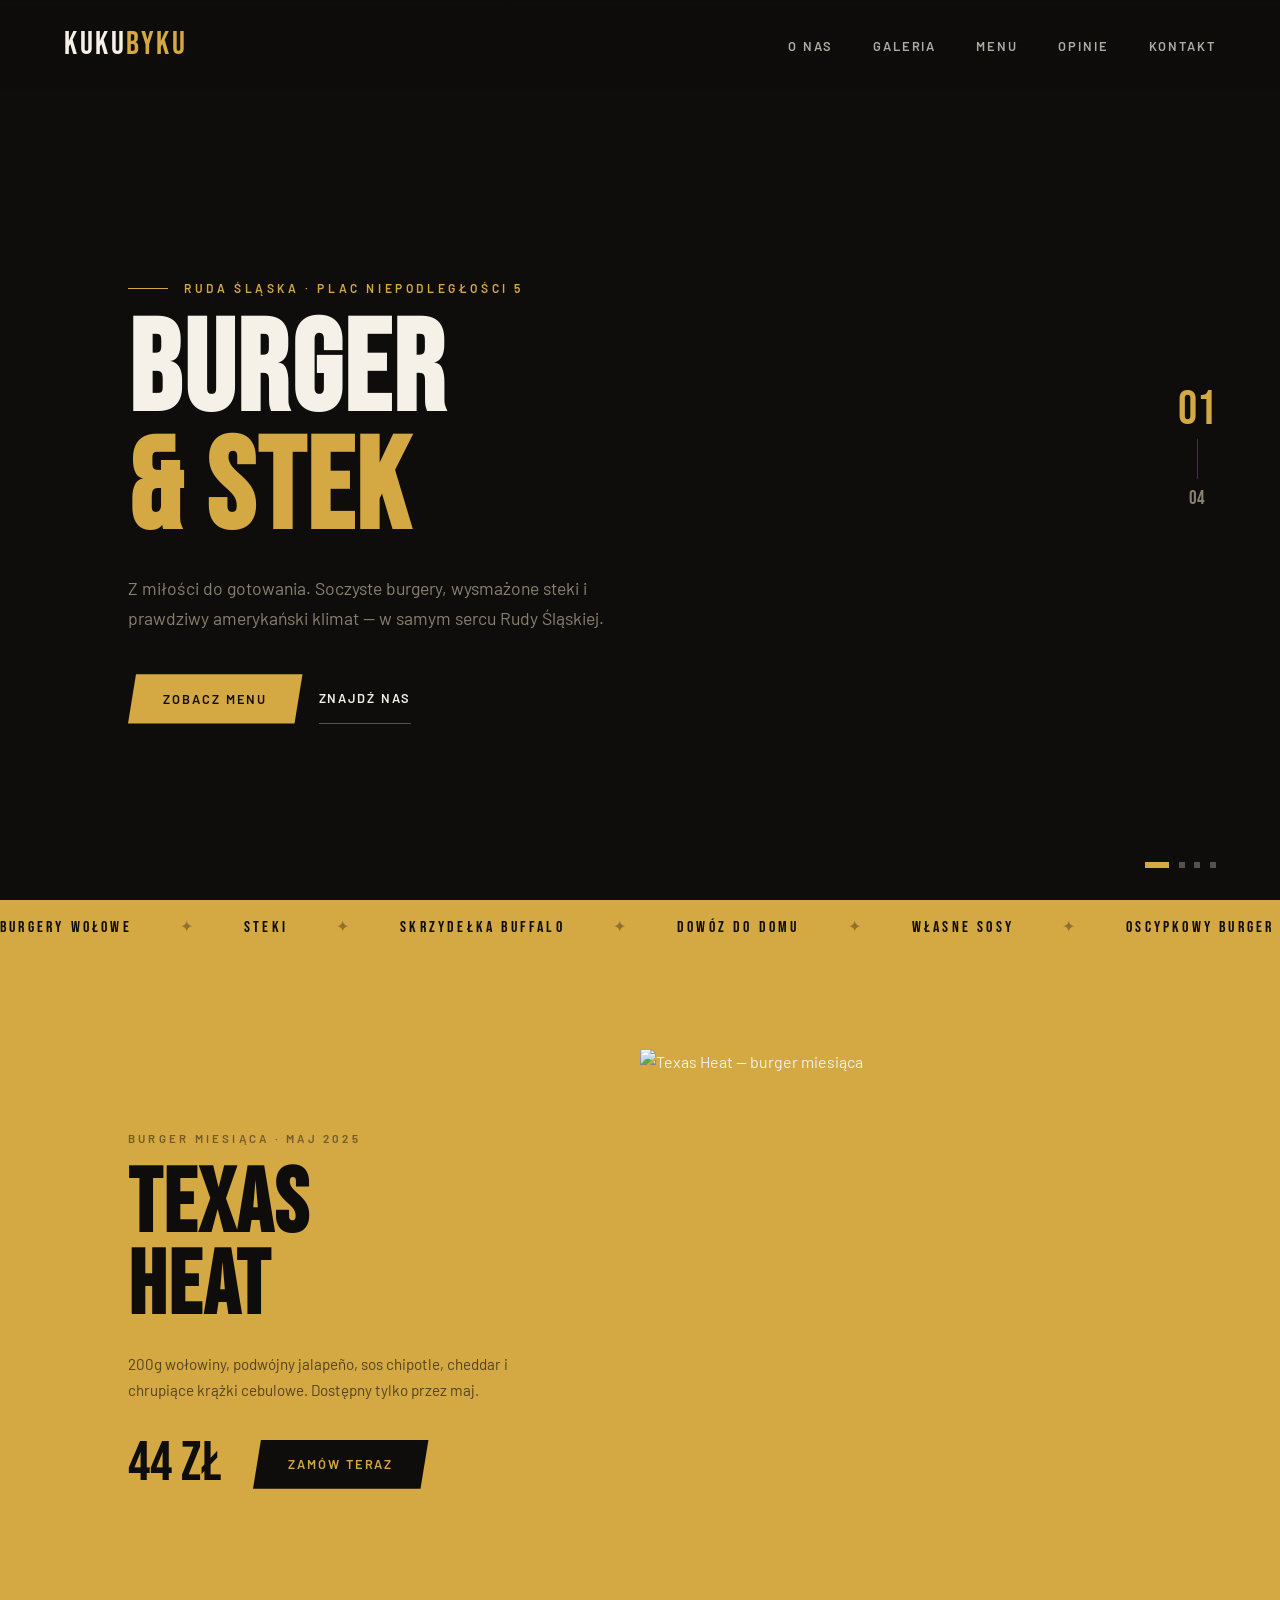
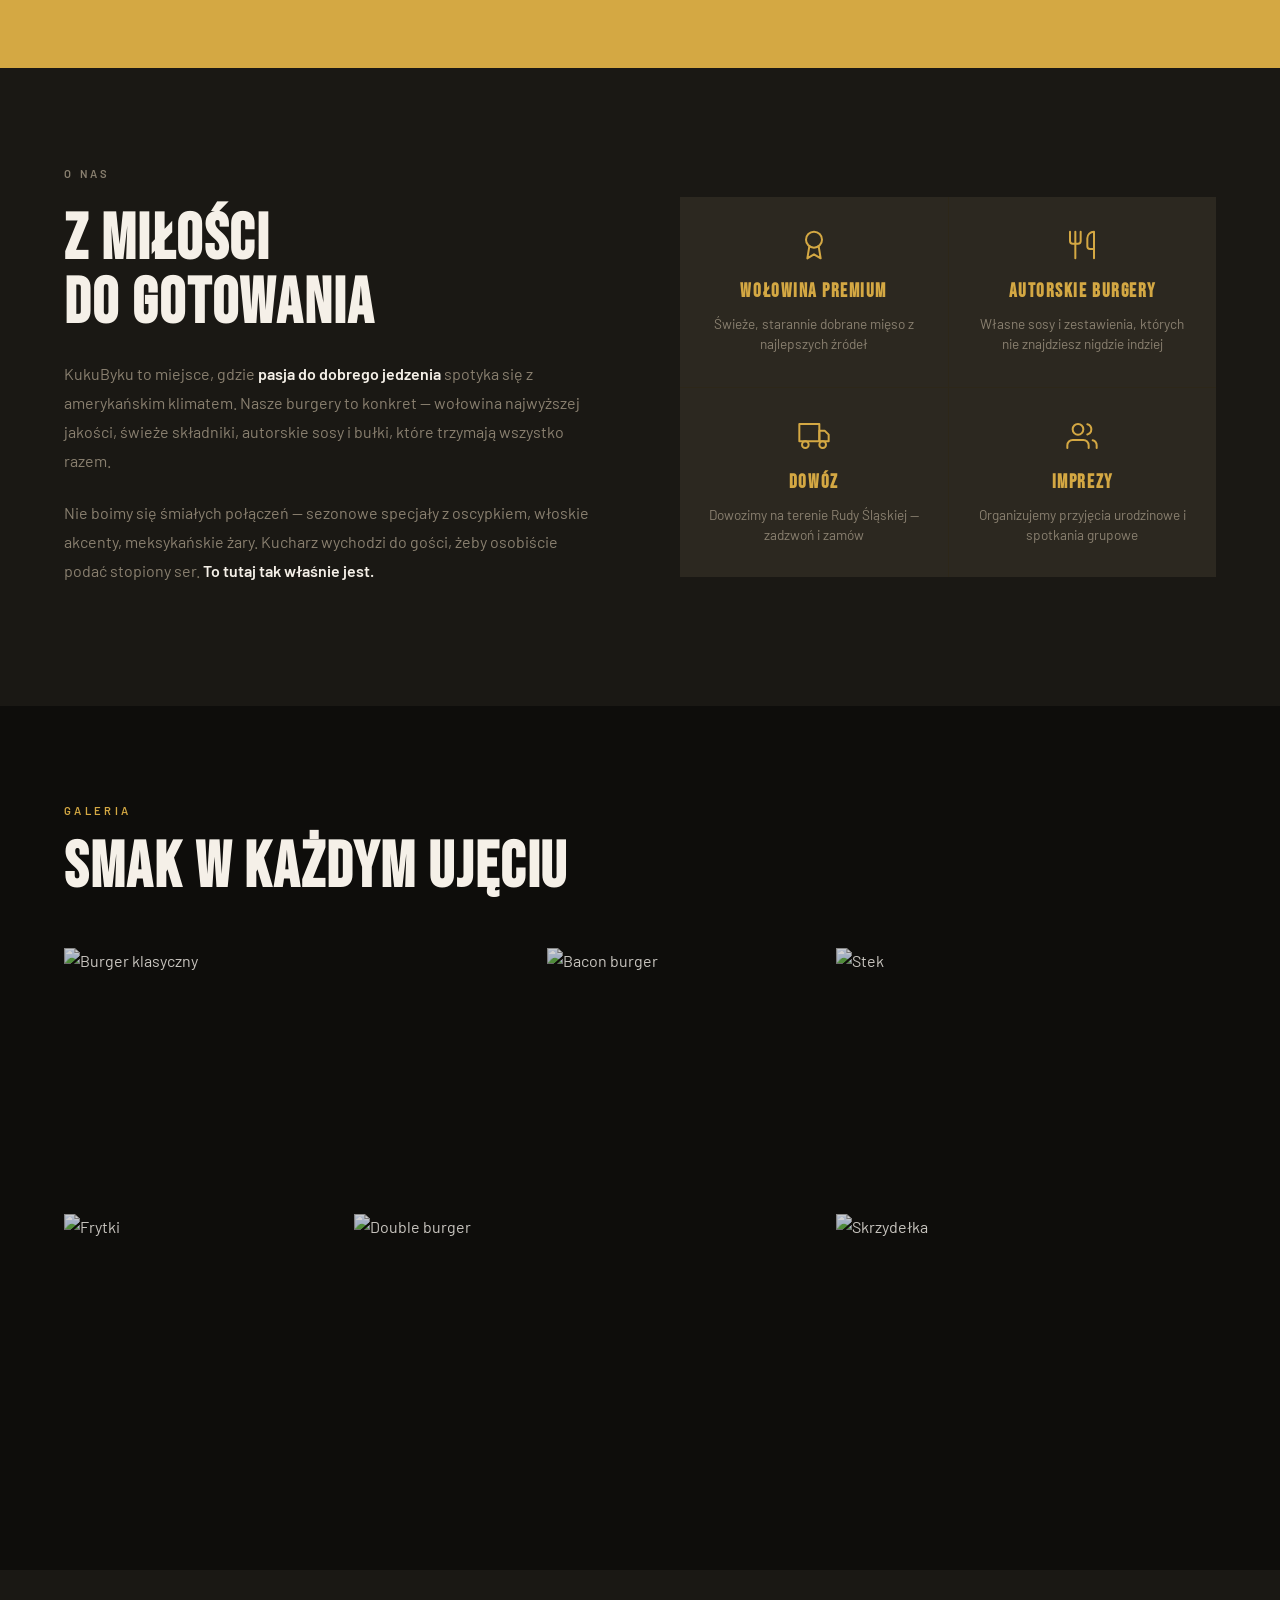
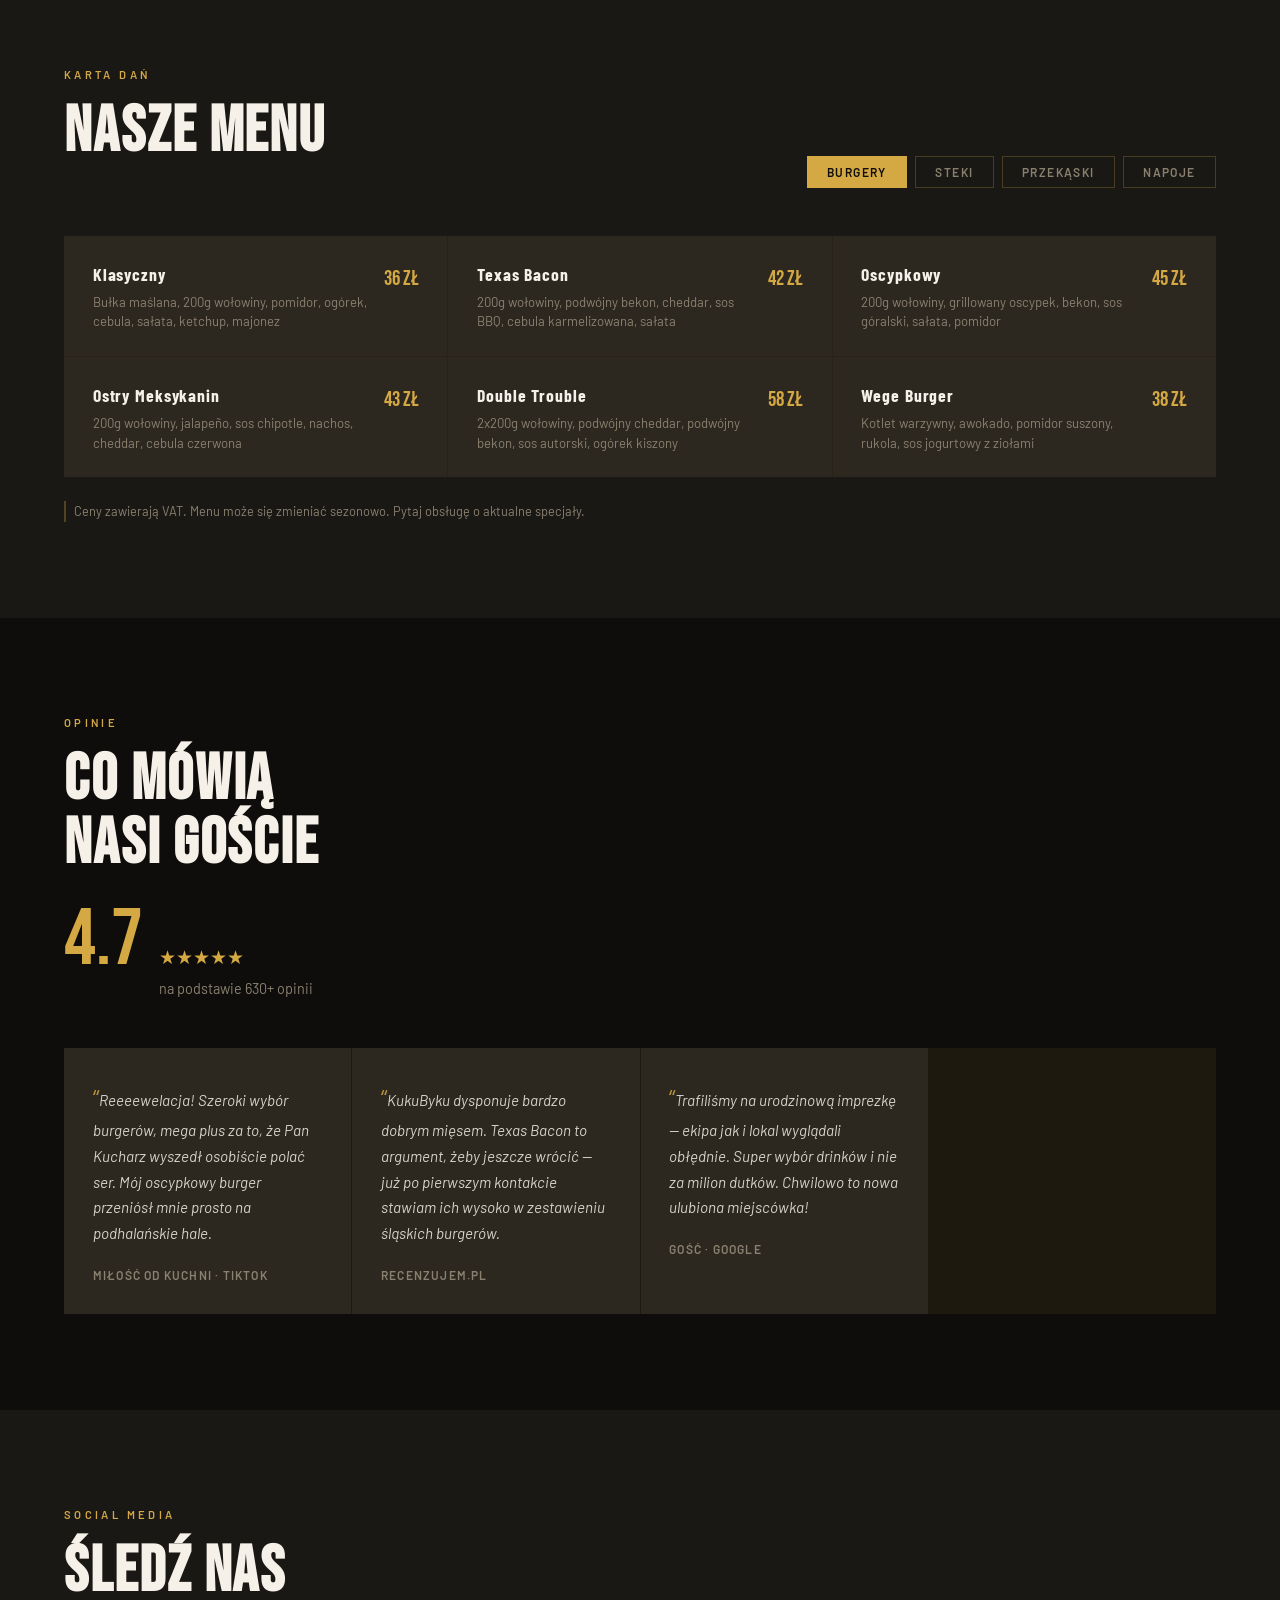
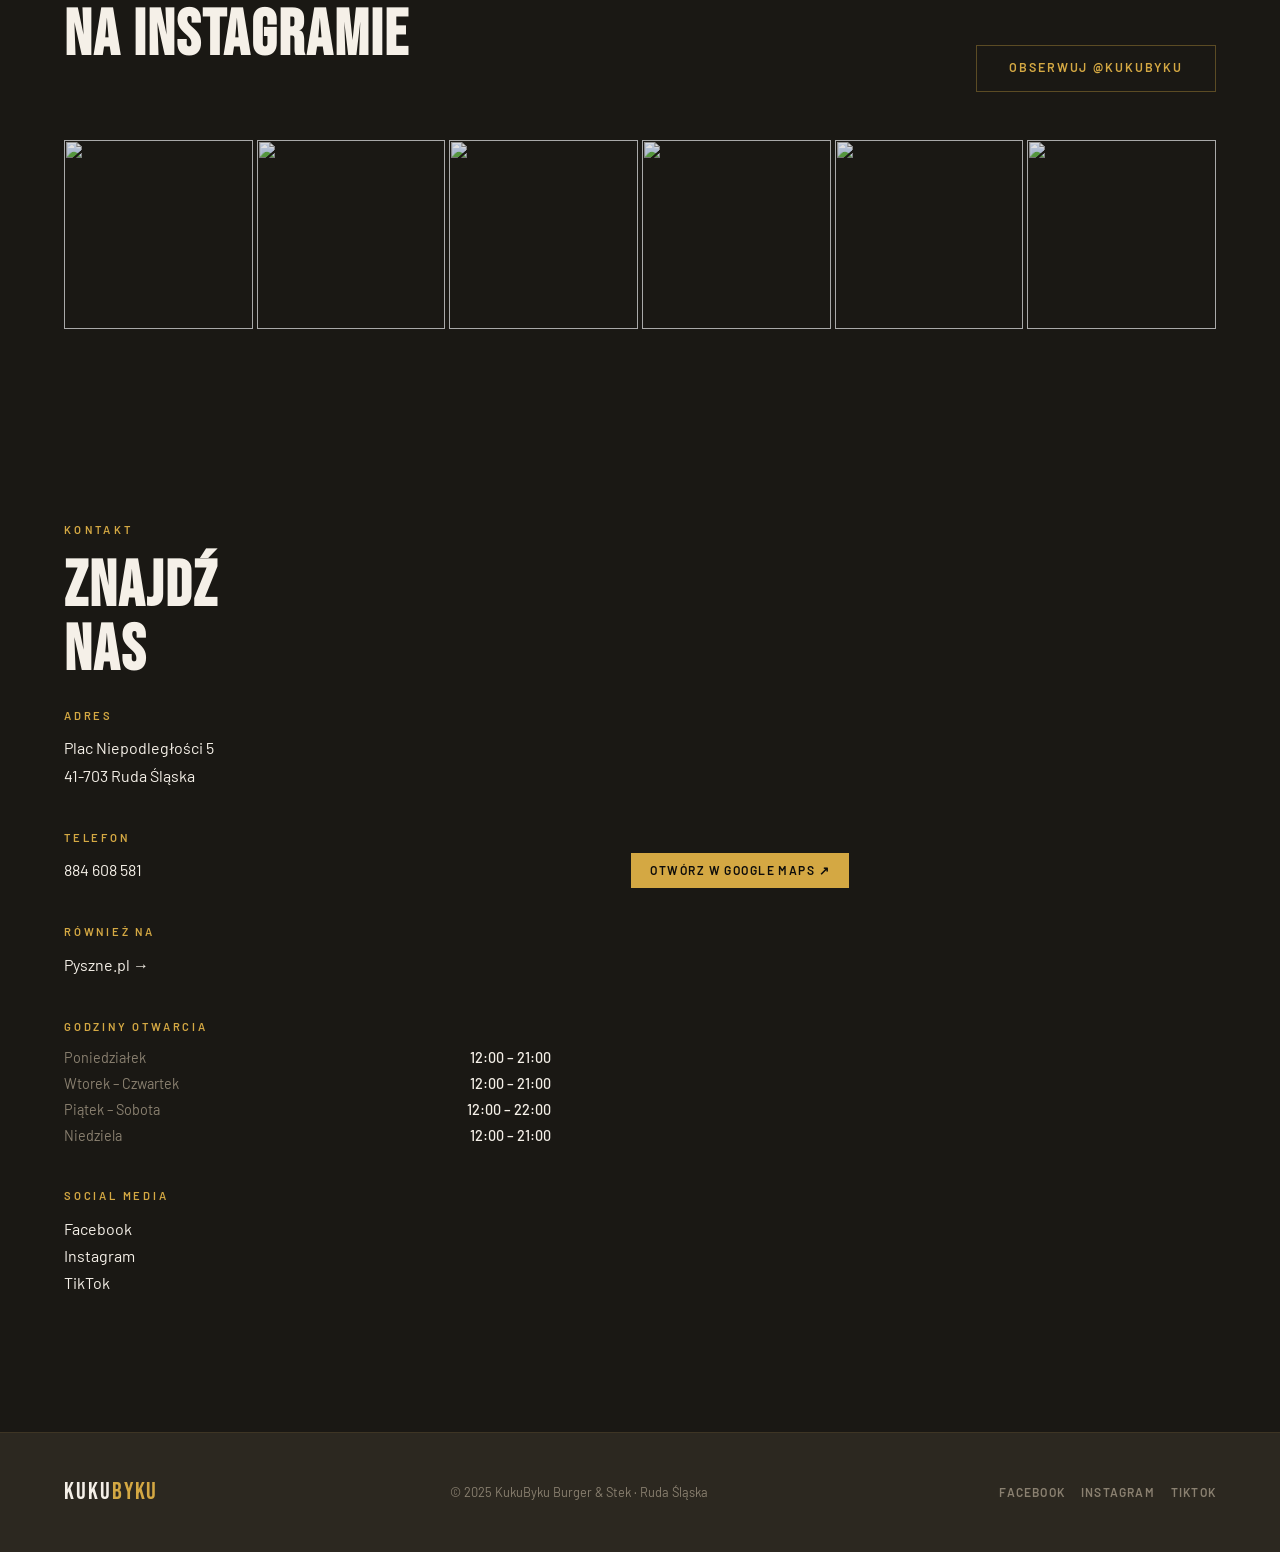
==== clients/kukubyku/index.html @ 34ae6843 "soften Pyszne.pl label to 'Również na' Co-Authored-By: Claude Sonnet 4.6 <noreply@anthropic.com>" ====
<!DOCTYPE html>
<html lang="pl">
<head>
<meta charset="UTF-8">
<meta name="viewport" content="width=device-width, initial-scale=1.0">

<!-- ═══ PRIMARY SEO ═══ -->
<title>KukuByku Burger & Stek – Najlepsze Burgery w Rudzie Śląskiej</title>
<meta name="description" content="KukuByku Burger & Stek – soczyste burgery wołowe, steki premium i skrzydełka Buffalo w Rudzie Śląskiej. Plac Niepodległości 5. Dowóz do domu. Zadzwoń: 884 608 581.">
<meta name="keywords" content="burgery Ruda Śląska, burger Ruda Śląska, KukuByku, stek Ruda Śląska, restauracja Ruda Śląska, dowóz jedzenia Ruda Śląska, najlepszy burger Śląsk">
<meta name="author" content="KukuByku Burger & Stek">
<meta name="robots" content="index, follow">
<link rel="canonical" href="https://kukubyku.pl/">

<!-- ═══ OPEN GRAPH (Facebook, LinkedIn) ═══ -->
<meta property="og:type" content="restaurant">
<meta property="og:title" content="KukuByku Burger & Stek – Najlepsze Burgery w Rudzie Śląskiej">
<meta property="og:description" content="Soczyste burgery wołowe, steki premium i skrzydełka Buffalo. Plac Niepodległości 5, Ruda Śląska. Dowóz do domu!">
<meta property="og:image" content="https://images.unsplash.com/photo-1568901346375-23c9450c58cd?w=1200&q=80">
<meta property="og:image:width" content="1200">
<meta property="og:image:height" content="630">
<meta property="og:url" content="https://kukubyku.pl/">
<meta property="og:locale" content="pl_PL">
<meta property="og:site_name" content="KukuByku Burger & Stek">

<!-- ═══ TWITTER CARD ═══ -->
<meta name="twitter:card" content="summary_large_image">
<meta name="twitter:title" content="KukuByku Burger & Stek – Ruda Śląska">
<meta name="twitter:description" content="Soczyste burgery wołowe, steki premium i skrzydełka Buffalo. Plac Niepodległości 5, Ruda Śląska.">
<meta name="twitter:image" content="https://images.unsplash.com/photo-1568901346375-23c9450c58cd?w=1200&q=80">

<!-- ═══ SCHEMA.ORG – Restaurant ═══ -->
<script type="application/ld+json">
{
  "@context": "https://schema.org",
  "@type": "Restaurant",
  "name": "KukuByku Burger & Stek",
  "description": "Soczyste burgery wołowe, steki premium i skrzydełka Buffalo w Rudzie Śląskiej. Z miłości do gotowania.",
  "url": "https://kukubyku.pl",
  "telephone": "+48884608581",
  "image": "https://images.unsplash.com/photo-1568901346375-23c9450c58cd?w=1200&q=80",
  "priceRange": "$$",
  "servesCuisine": ["American", "Burgers", "Steakhouse"],
  "address": {
    "@type": "PostalAddress",
    "streetAddress": "Plac Niepodległości 5",
    "addressLocality": "Ruda Śląska",
    "postalCode": "41-703",
    "addressCountry": "PL"
  },
  "geo": {
    "@type": "GeoCoordinates",
    "latitude": 50.2565,
    "longitude": 18.8560
  },
  "openingHoursSpecification": [
    { "@type": "OpeningHoursSpecification", "dayOfWeek": ["Monday"], "opens": "12:00", "closes": "21:00" },
    { "@type": "OpeningHoursSpecification", "dayOfWeek": ["Tuesday", "Wednesday", "Thursday"], "opens": "12:00", "closes": "21:00" },
    { "@type": "OpeningHoursSpecification", "dayOfWeek": ["Friday", "Saturday"], "opens": "12:00", "closes": "22:00" },
    { "@type": "OpeningHoursSpecification", "dayOfWeek": ["Sunday"], "opens": "12:00", "closes": "21:00" }
  ],
  "sameAs": [
    "https://www.facebook.com/KukuBykuBurgeristek/",
    "https://www.tiktok.com/@kukubyku"
  ],
  "hasMenu": "https://kukubyku.pl/#menu",
  "aggregateRating": {
    "@type": "AggregateRating",
    "ratingValue": "4.7",
    "reviewCount": "630",
    "bestRating": "5"
  }
}
</script>

<link rel="icon" type="image/svg+xml" href="data:image/svg+xml,<svg xmlns='http://www.w3.org/2000/svg' viewBox='0 0 100 100'><text y='.9em' font-size='90'>🍔</text></svg>">
<link href="https://fonts.googleapis.com/css2?family=Bebas+Neue&family=Barlow:wght@400;500;600&family=Barlow+Condensed:wght@700&display=swap" rel="stylesheet">
<link rel="stylesheet" href="styles.css">
</head>
<body>

<nav id="navbar">
  <a class="nav-logo" href="#"><span>Kuku</span>Byku</a>
  <ul class="nav-links">
    <li><a href="#o-nas">O nas</a></li>
    <li><a href="#galeria">Galeria</a></li>
    <li><a href="#menu">Menu</a></li>
    <li><a href="#opinie">Opinie</a></li>
    <li><a href="#kontakt">Kontakt</a></li>
  </ul>
</nav>

<section class="hero" id="hero">
  <div class="slides">
    <div class="slide slide-1 active"></div>
    <div class="slide slide-2"></div>
    <div class="slide slide-3"></div>
    <div class="slide slide-4"></div>
  </div>
  <div class="slide-counter">
    <div class="counter-current" id="counter-cur">01</div>
    <div class="counter-line"></div>
    <div class="counter-total">04</div>
  </div>
  <div class="hero-content">
    <p class="hero-eyebrow">Ruda Śląska · Plac Niepodległości 5</p>
    <h1 class="hero-title">Burger<br><span class="accent">&amp; Stek</span></h1>
    <p class="hero-subtitle">Z miłości do gotowania. Soczyste burgery, wysmażone steki i prawdziwy amerykański klimat — w samym sercu Rudy Śląskiej.</p>
    <div class="hero-cta">
      <a href="#menu" class="btn-primary">Zobacz menu</a>
      <a href="#kontakt" class="btn-secondary">Znajdź nas</a>
    </div>
  </div>
  <div class="slider-dots">
    <div class="sdot active" onclick="goToSlide(0)"></div>
    <div class="sdot" onclick="goToSlide(1)"></div>
    <div class="sdot" onclick="goToSlide(2)"></div>
    <div class="sdot" onclick="goToSlide(3)"></div>
  </div>
</section>

<div class="strip">
  <div class="strip-inner">
    <span>Burgery wołowe</span><span class="ds">✦</span><span>Steki</span><span class="ds">✦</span><span>Skrzydełka Buffalo</span><span class="ds">✦</span><span>Dowóz do domu</span><span class="ds">✦</span><span>Własne sosy</span><span class="ds">✦</span><span>Oscypkowy burger</span><span class="ds">✦</span><span>Burgery wołowe</span><span class="ds">✦</span><span>Steki</span><span class="ds">✦</span><span>Skrzydełka Buffalo</span><span class="ds">✦</span><span>Dowóz do domu</span><span class="ds">✦</span><span>Własne sosy</span><span class="ds">✦</span><span>Oscypkowy burger</span><span class="ds">✦</span>
  </div>
</div>

<!-- ═══ PROMO ═══ -->
<section class="promo-banner">
  <div class="promo-inner">
    <div class="promo-text">
      <p class="promo-eyebrow">Burger miesiąca · Maj 2025</p>
      <h2 class="promo-title">Texas<br>Heat</h2>
      <p class="promo-desc">200g wołowiny, podwójny jalapeño, sos chipotle, cheddar i chrupiące krążki cebulowe. Dostępny tylko przez maj.</p>
      <div class="promo-bottom">
        <span class="promo-price">44 zł</span>
        <a href="tel:884608581" class="btn-promo">Zamów teraz</a>
      </div>
    </div>
    <!-- PLACEHOLDER: replace with images/promo-maj.jpg -->
    <div class="promo-visual">
      <img src="https://images.unsplash.com/photo-1568901346375-23c9450c58cd?w=900&q=80" alt="Texas Heat — burger miesiąca">
    </div>
  </div>
</section>

<section class="about" id="o-nas">
  <div class="about-grid">
    <div class="about-text">
      <p class="section-label">O nas</p>
      <h2 class="section-title">Z miłości<br>do gotowania</h2>
      <p>KukuByku to miejsce, gdzie <strong>pasja do dobrego jedzenia</strong> spotyka się z amerykańskim klimatem. Nasze burgery to konkret — wołowina najwyższej jakości, świeże składniki, autorskie sosy i bułki, które trzymają wszystko razem.</p>
      <p>Nie boimy się śmiałych połączeń — sezonowe specjały z oscypkiem, włoskie akcenty, meksykańskie żary. Kucharz wychodzi do gości, żeby osobiście podać stopiony ser. <strong>To tutaj tak właśnie jest.</strong></p>
    </div>
    <div class="about-visual">
      <div class="about-card">
        <span class="about-card-icon"><svg xmlns="http://www.w3.org/2000/svg" width="32" height="32" viewBox="0 0 24 24" fill="none" stroke="currentColor" stroke-width="1.5" stroke-linecap="round" stroke-linejoin="round"><circle cx="12" cy="8" r="6"/><path d="M15.477 12.89L17 22l-5-3-5 3 1.523-9.11"/></svg></span>
        <h3>Wołowina premium</h3><p>Świeże, starannie dobrane mięso z najlepszych źródeł</p>
      </div>
      <div class="about-card">
        <span class="about-card-icon"><svg xmlns="http://www.w3.org/2000/svg" width="32" height="32" viewBox="0 0 24 24" fill="none" stroke="currentColor" stroke-width="1.5" stroke-linecap="round" stroke-linejoin="round"><path d="M3 2v7c0 1.1.9 2 2 2h4a2 2 0 002-2V2"/><path d="M7 2v20"/><path d="M21 15V2a5 5 0 00-5 5v6c0 1.1.9 2 2 2h3zm0 0v7"/></svg></span>
        <h3>Autorskie burgery</h3><p>Własne sosy i zestawienia, których nie znajdziesz nigdzie indziej</p>
      </div>
      <div class="about-card">
        <span class="about-card-icon"><svg xmlns="http://www.w3.org/2000/svg" width="32" height="32" viewBox="0 0 24 24" fill="none" stroke="currentColor" stroke-width="1.5" stroke-linecap="round" stroke-linejoin="round"><rect x="1" y="3" width="15" height="13"/><polygon points="16 8 20 8 23 11 23 16 16 16 16 8"/><circle cx="5.5" cy="18.5" r="2.5"/><circle cx="18.5" cy="18.5" r="2.5"/></svg></span>
        <h3>Dowóz</h3><p>Dowozimy na terenie Rudy Śląskiej — zadzwoń i zamów</p>
      </div>
      <div class="about-card">
        <span class="about-card-icon"><svg xmlns="http://www.w3.org/2000/svg" width="32" height="32" viewBox="0 0 24 24" fill="none" stroke="currentColor" stroke-width="1.5" stroke-linecap="round" stroke-linejoin="round"><path d="M17 21v-2a4 4 0 00-4-4H5a4 4 0 00-4 4v2"/><circle cx="9" cy="7" r="4"/><path d="M23 21v-2a4 4 0 00-3-3.87"/><path d="M16 3.13a4 4 0 010 7.75"/></svg></span>
        <h3>Imprezy</h3><p>Organizujemy przyjęcia urodzinowe i spotkania grupowe</p>
      </div>
    </div>
  </div>
</section>

<section class="gallery" id="galeria">
  <div class="gallery-header">
    <p class="section-label">Galeria</p>
    <h2 class="section-title">Smak w każdym ujęciu</h2>
  </div>
  <div class="gallery-grid">
    <!-- PLACEHOLDER: replace with images/gallery-1.jpg -->
    <div class="gallery-item g1" onclick="openLightbox('https://images.unsplash.com/photo-1568901346375-23c9450c58cd?w=1400&q=90')">
      <img src="https://images.unsplash.com/photo-1568901346375-23c9450c58cd?w=900&q=80" alt="Burger klasyczny">
      <span class="glabel">Klasyczny burger</span>
    </div>
    <!-- PLACEHOLDER: replace with images/gallery-2.jpg -->
    <div class="gallery-item g2" onclick="openLightbox('https://images.unsplash.com/photo-1553979459-d2229ba7433b?w=1400&q=90')">
      <img src="https://images.unsplash.com/photo-1553979459-d2229ba7433b?w=600&q=80" alt="Bacon burger">
      <span class="glabel">Bacon burger</span>
    </div>
    <!-- PLACEHOLDER: replace with images/gallery-3.jpg -->
    <div class="gallery-item g3" onclick="openLightbox('https://images.unsplash.com/photo-1550547660-d9450f859349?w=1400&q=90')">
      <img src="https://images.unsplash.com/photo-1550547660-d9450f859349?w=700&q=80" alt="Stek">
      <span class="glabel">Stek premium</span>
    </div>
    <!-- PLACEHOLDER: replace with images/gallery-4.jpg -->
    <div class="gallery-item g4" onclick="openLightbox('https://images.unsplash.com/photo-1603064752734-4c48eff53d05?w=1400&q=90')">
      <img src="https://images.unsplash.com/photo-1603064752734-4c48eff53d05?w=600&q=80" alt="Frytki">
      <span class="glabel">Frytki belgijskie</span>
    </div>
    <!-- PLACEHOLDER: replace with images/gallery-5.jpg -->
    <div class="gallery-item g5" onclick="openLightbox('https://images.unsplash.com/photo-1594212699903-ec8a3eca50f5?w=1400&q=90')">
      <img src="https://images.unsplash.com/photo-1594212699903-ec8a3eca50f5?w=900&q=80" alt="Double burger">
      <span class="glabel">Double burger</span>
    </div>
    <!-- PLACEHOLDER: replace with images/gallery-6.jpg -->
    <div class="gallery-item g6" onclick="openLightbox('https://images.unsplash.com/photo-1485963631004-f2f00b1d6606?w=1400&q=90')">
      <img src="https://images.unsplash.com/photo-1485963631004-f2f00b1d6606?w=700&q=80" alt="Skrzydełka">
      <span class="glabel">Skrzydełka Buffalo</span>
    </div>
  </div>
</section>

<div class="lightbox" id="lightbox" onclick="closeLightbox()">
  <button class="lightbox-close" onclick="closeLightbox()">&#x2715;</button>
  <img id="lightbox-img" src="" alt="">
</div>

<section class="menu-section" id="menu">
  <div class="menu-header">
    <div><p class="section-label">Karta dań</p><h2 class="section-title">Nasze menu</h2></div>
    <div class="menu-tabs">
      <button class="tab-btn active" onclick="showTab('burgery',this)">Burgery</button>
      <button class="tab-btn" onclick="showTab('steki',this)">Steki</button>
      <button class="tab-btn" onclick="showTab('przekaski',this)">Przekąski</button>
      <button class="tab-btn" onclick="showTab('napoje',this)">Napoje</button>
    </div>
  </div>
  <div class="menu-grid">
    <div class="menu-category active" id="cat-burgery">
      <div class="menu-item"><div class="menu-item-info"><div class="menu-item-name">Klasyczny</div><div class="menu-item-desc">Bułka maślana, 200g wołowiny, pomidor, ogórek, cebula, sałata, ketchup, majonez</div></div><div class="menu-item-price">36 zł</div></div>
      <div class="menu-item"><div class="menu-item-info"><div class="menu-item-name">Texas Bacon</div><div class="menu-item-desc">200g wołowiny, podwójny bekon, cheddar, sos BBQ, cebula karmelizowana, sałata</div></div><div class="menu-item-price">42 zł</div></div>
      <div class="menu-item"><div class="menu-item-info"><div class="menu-item-name">Oscypkowy</div><div class="menu-item-desc">200g wołowiny, grillowany oscypek, bekon, sos góralski, sałata, pomidor</div></div><div class="menu-item-price">45 zł</div></div>
      <div class="menu-item"><div class="menu-item-info"><div class="menu-item-name">Ostry Meksykanin</div><div class="menu-item-desc">200g wołowiny, jalapeño, sos chipotle, nachos, cheddar, cebula czerwona</div></div><div class="menu-item-price">43 zł</div></div>
      <div class="menu-item"><div class="menu-item-info"><div class="menu-item-name">Double Trouble</div><div class="menu-item-desc">2x200g wołowiny, podwójny cheddar, podwójny bekon, sos autorski, ogórek kiszony</div></div><div class="menu-item-price">58 zł</div></div>
      <div class="menu-item"><div class="menu-item-info"><div class="menu-item-name">Wege Burger</div><div class="menu-item-desc">Kotlet warzywny, awokado, pomidor suszony, rukola, sos jogurtowy z ziołami</div></div><div class="menu-item-price">38 zł</div></div>
    </div>
    <div class="menu-category" id="cat-steki">
      <div class="menu-item"><div class="menu-item-info"><div class="menu-item-name">Stek Rib-Eye 250g</div><div class="menu-item-desc">Wołowina premium, masło ziołowe, podawany z frytkami i sałatką</div></div><div class="menu-item-price">75 zł</div></div>
      <div class="menu-item"><div class="menu-item-info"><div class="menu-item-name">Stek Sirloin 300g</div><div class="menu-item-desc">Polędwica wołowa, sos pieprzowy lub grzybowy, ziemniaki pieczone</div></div><div class="menu-item-price">82 zł</div></div>
      <div class="menu-item"><div class="menu-item-info"><div class="menu-item-name">Stek T-Bone 400g</div><div class="menu-item-desc">Klasyczny T-bone, masło truflowe, frytki belgijskie, sos chimichurri</div></div><div class="menu-item-price">110 zł</div></div>
    </div>
    <div class="menu-category" id="cat-przekaski">
      <div class="menu-item"><div class="menu-item-info"><div class="menu-item-name">Skrzydełka Buffalo (8 szt.)</div><div class="menu-item-desc">Pikantne skrzydełka w sosie Buffalo, sos blue cheese, seler</div></div><div class="menu-item-price">32 zł</div></div>
      <div class="menu-item"><div class="menu-item-info"><div class="menu-item-name">Frytki Belgijskie</div><div class="menu-item-desc">Podwójnie smażone, z sosem belgijskim lub majonezem</div></div><div class="menu-item-price">16 zł</div></div>
      <div class="menu-item"><div class="menu-item-info"><div class="menu-item-name">Krążki Cebulowe (10 szt.)</div><div class="menu-item-desc">Chrupiące, panierowane, sos cheddarowy</div></div><div class="menu-item-price">18 zł</div></div>
      <div class="menu-item"><div class="menu-item-info"><div class="menu-item-name">Nachosy z Dipami</div><div class="menu-item-desc">Tortilla chips, salsa pomidorowa, guacamole, kwaśna śmietana</div></div><div class="menu-item-price">22 zł</div></div>
    </div>
    <div class="menu-category" id="cat-napoje">
      <div class="menu-item"><div class="menu-item-info"><div class="menu-item-name">Craft Cola</div><div class="menu-item-desc">Rzemieślnicza cola, podawana z lodem i limonką</div></div><div class="menu-item-price">12 zł</div></div>
      <div class="menu-item"><div class="menu-item-info"><div class="menu-item-name">Lemoniada domowa</div><div class="menu-item-desc">Świeże cytryny, mięta, cukier trzcinowy</div></div><div class="menu-item-price">14 zł</div></div>
      <div class="menu-item"><div class="menu-item-info"><div class="menu-item-name">Piwo z kranu</div><div class="menu-item-desc">Pytaj obsługę o aktualną kartę piw rzemieślniczych</div></div><div class="menu-item-price">od 14 zł</div></div>
      <div class="menu-item"><div class="menu-item-info"><div class="menu-item-name">Woda / Soki</div><div class="menu-item-desc">Gazowana, niegazowana, soki owocowe</div></div><div class="menu-item-price">8 zł</div></div>
    </div>
  </div>
  <p class="menu-note">Ceny zawierają VAT. Menu może się zmieniać sezonowo. Pytaj obsługę o aktualne specjały.</p>
</section>

<section class="reviews" id="opinie">
  <div class="reviews-header">
    <p class="section-label">Opinie</p>
    <h2 class="section-title">Co mówią<br>nasi goście</h2>
    <div class="reviews-score">
      <div class="score-num">4.7</div>
      <div class="score-meta"><div class="stars">&#9733;&#9733;&#9733;&#9733;&#9733;</div><div>na podstawie 630+ opinii</div></div>
    </div>
  </div>
  <div class="reviews-grid">
    <div class="review-card"><p class="review-text">Reeeewelacja! Szeroki wybór burgerów, mega plus za to, że Pan Kucharz wyszedł osobiście polać ser. Mój oscypkowy burger przeniósł mnie prosto na podhalańskie hale.</p><div class="review-author">Miłość od Kuchni · TikTok</div></div>
    <div class="review-card"><p class="review-text">KukuByku dysponuje bardzo dobrym mięsem. Texas Bacon to argument, żeby jeszcze wrócić — już po pierwszym kontakcie stawiam ich wysoko w zestawieniu śląskich burgerów.</p><div class="review-author">RecenzuJem.pl</div></div>
    <div class="review-card"><p class="review-text">Trafiliśmy na urodzinową imprezkę — ekipa jak i lokal wyglądali obłędnie. Super wybór drinków i nie za milion dutków. Chwilowo to nowa ulubiona miejscówka!</p><div class="review-author">Gość · Google</div></div>
  </div>
</section>

<!-- ═══ INSTAGRAM ═══ -->
<section class="insta-section">
  <div class="insta-top">
    <div>
      <p class="section-label">Social media</p>
      <h2 class="section-title">Śledź nas<br>na Instagramie</h2>
    </div>
    <a href="https://www.instagram.com/kukubyku" target="_blank" class="insta-follow">Obserwuj @kukubyku</a>
  </div>
  <div class="insta-grid">
    <a href="https://www.instagram.com/kukubyku" target="_blank" class="insta-item">
      <img src="https://images.unsplash.com/photo-1568901346375-23c9450c58cd?w=400&q=80" alt="">
      <div class="insta-hover"><span>♥ 142</span></div>
    </a>
    <a href="https://www.instagram.com/kukubyku" target="_blank" class="insta-item">
      <img src="https://images.unsplash.com/photo-1553979459-d2229ba7433b?w=400&q=80" alt="">
      <div class="insta-hover"><span>♥ 98</span></div>
    </a>
    <a href="https://www.instagram.com/kukubyku" target="_blank" class="insta-item">
      <img src="https://images.unsplash.com/photo-1550547660-d9450f859349?w=400&q=80" alt="">
      <div class="insta-hover"><span>♥ 217</span></div>
    </a>
    <a href="https://www.instagram.com/kukubyku" target="_blank" class="insta-item">
      <img src="https://images.unsplash.com/photo-1594212699903-ec8a3eca50f5?w=400&q=80" alt="">
      <div class="insta-hover"><span>♥ 183</span></div>
    </a>
    <a href="https://www.instagram.com/kukubyku" target="_blank" class="insta-item">
      <img src="https://images.unsplash.com/photo-1603064752734-4c48eff53d05?w=400&q=80" alt="">
      <div class="insta-hover"><span>♥ 76</span></div>
    </a>
    <a href="https://www.instagram.com/kukubyku" target="_blank" class="insta-item">
      <img src="https://images.unsplash.com/photo-1485963631004-f2f00b1d6606?w=400&q=80" alt="">
      <div class="insta-hover"><span>♥ 134</span></div>
    </a>
  </div>
</section>

<section class="contact" id="kontakt">
  <div class="contact-grid">
    <div>
      <p class="section-label">Kontakt</p>
      <h2 class="section-title">Znajdź<br>nas</h2>
      <div class="contact-info-block"><h3>Adres</h3><p>Plac Niepodległości 5</p><p>41-703 Ruda Śląska</p></div>
      <div class="contact-info-block"><h3>Telefon</h3><a href="tel:884608581">884 608 581</a></div>
      <div class="contact-info-block"><h3>Również na</h3><a href="https://www.pyszne.pl" target="_blank">Pyszne.pl →</a></div>
      <div class="contact-info-block">
        <h3>Godziny otwarcia</h3>
        <div class="hours-grid">
          <span>Poniedziałek</span><strong>12:00 – 21:00</strong>
          <span>Wtorek – Czwartek</span><strong>12:00 – 21:00</strong>
          <span>Piątek – Sobota</span><strong>12:00 – 22:00</strong>
          <span>Niedziela</span><strong>12:00 – 21:00</strong>
        </div>
      </div>
      <div class="contact-info-block"><h3>Social media</h3><a href="https://www.facebook.com/KukuBykuBurgeristek/" target="_blank">Facebook</a><a href="https://www.instagram.com/kukubyku" target="_blank">Instagram</a><a href="https://www.tiktok.com/@kukubyku" target="_blank">TikTok</a></div>
    </div>
    <div class="map-embed">
      <iframe src="https://maps.google.com/maps?q=KukuByku+Plac+Niepodleglosci+5+Ruda+Slaska&output=embed&hl=pl" width="100%" height="320" style="border:0;" allowfullscreen="" loading="lazy" referrerpolicy="no-referrer-when-downgrade" title="Mapa dojazdu KukuByku"></iframe>
      <a href="https://maps.google.com/?q=KukuByku+Plac+Niepodleglosci+5+Ruda+Slaska" target="_blank" class="map-link">Otwórz w Google Maps ↗</a>
    </div>
  </div>
</section>

<footer>
  <div class="footer-logo"><span>Kuku</span>Byku</div>
  <p>&#169; 2025 KukuByku Burger &amp; Stek · Ruda Śląska</p>
  <div class="social-links">
    <a href="https://www.facebook.com/KukuBykuBurgeristek/" target="_blank">Facebook</a>
    <a href="https://www.instagram.com/kukubyku" target="_blank">Instagram</a>
    <a href="https://www.tiktok.com/@kukubyku" target="_blank">TikTok</a>
  </div>
</footer>

<script src="main.js"></script>
</body>
</html>
---- clients/kukubyku/styles.css ----
*, *::before, *::after { box-sizing: border-box; margin: 0; padding: 0; }
:root {
  --black: #0e0d0b;
  --dark: #1a1814;
  --charcoal: #2c2820;
  --gold: #d4a843;
  --gold-light: #e8c06a;
  --cream: #f5f0e8;
  --text-muted: #8a8070;
}
html { scroll-behavior: smooth; }
body { background: var(--black); color: var(--cream); font-family: 'Barlow', sans-serif; font-size: 16px; line-height: 1.6; overflow-x: hidden; }

nav {
  position: fixed; top: 0; left: 0; right: 0; z-index: 200;
  display: flex; justify-content: space-between; align-items: center;
  padding: 1.2rem 4rem;
  background: linear-gradient(to bottom, rgba(14,13,11,0.95), transparent);
  transition: background 0.3s;
}
nav.scrolled { background: rgba(14,13,11,0.97); border-bottom: 1px solid rgba(212,168,67,0.15); }
.nav-logo { font-family: 'Bebas Neue', sans-serif; font-size: 2rem; letter-spacing: 0.08em; color: var(--gold); text-decoration: none; }
.nav-logo span { color: var(--cream); }
.nav-links { display: flex; gap: 2.5rem; list-style: none; }
.nav-links a { color: var(--cream); text-decoration: none; font-size: 0.8rem; font-weight: 600; letter-spacing: 0.15em; text-transform: uppercase; opacity: 0.7; transition: opacity 0.2s, color 0.2s; }
.nav-links a:hover { opacity: 1; color: var(--gold); }

.hero { position: relative; height: 100vh; min-height: 600px; overflow: hidden; display: flex; align-items: flex-end; }
.slides { position: absolute; inset: 0; }
.slide { position: absolute; inset: 0; background-size: cover; background-position: center; opacity: 0; transition: opacity 1.2s ease; }
.slide.active { opacity: 1; }
.slide::after { content: ''; position: absolute; inset: 0; background: linear-gradient(to top, rgba(14,13,11,1) 0%, rgba(14,13,11,0.5) 40%, rgba(14,13,11,0.15) 100%); }
/* PLACEHOLDER: replace with url('images/hero-1.jpg') */
.slide-1 { background-image: url('https://images.unsplash.com/photo-1568901346375-23c9450c58cd?w=1600&q=80'); }
/* PLACEHOLDER: replace with url('images/hero-2.jpg') */
.slide-2 { background-image: url('https://images.unsplash.com/photo-1553979459-d2229ba7433b?w=1600&q=80'); }
/* PLACEHOLDER: replace with url('images/hero-3.jpg') */
.slide-3 { background-image: url('https://images.unsplash.com/photo-1550547660-d9450f859349?w=1600&q=80'); }
/* PLACEHOLDER: replace with url('images/hero-4.jpg') */
.slide-4 { background-image: url('https://images.unsplash.com/photo-1594212699903-ec8a3eca50f5?w=1600&q=80'); }

.hero-content { position: relative; z-index: 10; padding: 0 4rem 5rem; max-width: 750px; }
.hero-eyebrow { font-size: 0.75rem; font-weight: 600; letter-spacing: 0.3em; text-transform: uppercase; color: var(--gold); margin-bottom: 1rem; display: flex; align-items: center; gap: 1rem; }
.hero-eyebrow::before { content: ''; display: block; width: 40px; height: 1px; background: var(--gold); }
.hero-title { font-family: 'Bebas Neue', sans-serif; font-size: clamp(4rem, 10vw, 8rem); line-height: 0.92; letter-spacing: 0.02em; color: var(--cream); margin-bottom: 0.5rem; }
.hero-title .accent { color: var(--gold); }
.hero-subtitle { font-size: 1.1rem; color: var(--text-muted); margin: 1.5rem 0 2.5rem; max-width: 480px; line-height: 1.7; }
.hero-cta { display: flex; gap: 1rem; align-items: center; flex-wrap: wrap; }

.btn-primary { background: var(--gold); color: var(--black); padding: 0.9rem 2.2rem; font-family: 'Barlow', sans-serif; font-weight: 600; font-size: 0.8rem; letter-spacing: 0.15em; text-transform: uppercase; text-decoration: none; border: none; cursor: pointer; transition: background 0.2s, transform 0.15s; clip-path: polygon(8px 0%, 100% 0%, calc(100% - 8px) 100%, 0% 100%); display: inline-block; }
.btn-primary:hover { background: var(--gold-light); transform: translateY(-2px); }
.btn-secondary { color: var(--cream); font-weight: 600; font-size: 0.8rem; letter-spacing: 0.15em; text-transform: uppercase; text-decoration: none; padding: 0.9rem 0; border-bottom: 1px solid rgba(245,240,232,0.3); transition: border-color 0.2s, color 0.2s; }
.btn-secondary:hover { color: var(--gold); border-color: var(--gold); }

.slider-dots { position: absolute; bottom: 2rem; right: 4rem; z-index: 10; display: flex; gap: 0.6rem; align-items: center; }
.sdot { width: 6px; height: 6px; background: rgba(245,240,232,0.3); cursor: pointer; transition: all 0.3s; }
.sdot.active { background: var(--gold); width: 24px; }

.slide-counter { position: absolute; top: 50%; right: 4rem; z-index: 10; transform: translateY(-50%); font-family: 'Bebas Neue', sans-serif; display: flex; flex-direction: column; align-items: center; gap: 0.3rem; }
.counter-current { font-size: 3rem; color: var(--gold); line-height: 1; }
.counter-line { width: 1px; height: 40px; background: rgba(212,168,67,0.3); }
.counter-total { font-size: 1.2rem; color: var(--text-muted); }

.strip { background: var(--gold); overflow: hidden; padding: 0.8rem 0; white-space: nowrap; }
.strip-inner { display: inline-flex; gap: 3rem; animation: marquee 18s linear infinite; }
.strip-inner span { font-family: 'Bebas Neue', sans-serif; font-size: 1rem; letter-spacing: 0.2em; color: var(--black); }
.strip-inner .ds { color: rgba(14,13,11,0.35); }
@keyframes marquee { from { transform: translateX(0); } to { transform: translateX(-50%); } }

section { padding: 6rem 4rem; }
.section-label { font-size: 0.7rem; font-weight: 600; letter-spacing: 0.3em; text-transform: uppercase; color: var(--gold); margin-bottom: 1rem; }
.section-title { font-family: 'Bebas Neue', sans-serif; font-size: clamp(2.5rem, 5vw, 4rem); line-height: 1; letter-spacing: 0.03em; color: var(--cream); margin-bottom: 1.5rem; }

.about { background: var(--dark); }
.about-grid { display: grid; grid-template-columns: 1fr 1fr; gap: 5rem; align-items: center; max-width: 1200px; margin: 0 auto; }
.about-text p { color: var(--text-muted); line-height: 1.8; margin-bottom: 1.5rem; }
.about-text p strong { color: var(--cream); font-weight: 600; }
.about-visual { display: grid; grid-template-columns: 1fr 1fr; gap: 1px; background: rgba(212,168,67,0.1); }
.about-card { background: var(--charcoal); padding: 2rem 1.5rem; text-align: center; }
.about-card-icon { display: flex; align-items: center; justify-content: center; margin: 0 auto 1rem; color: var(--gold); }
.about-card h3 { font-family: 'Bebas Neue', sans-serif; font-size: 1.2rem; letter-spacing: 0.08em; color: var(--gold); margin-bottom: 0.4rem; }
.about-card p { font-size: 0.85rem; color: var(--text-muted); line-height: 1.5; }

.gallery { background: var(--black); padding: 6rem 4rem; }
.gallery-header { max-width: 1200px; margin: 0 auto 3rem; }
.gallery-grid { max-width: 1200px; margin: 0 auto; display: grid; grid-template-columns: repeat(12, 1fr); grid-template-rows: 260px 260px; gap: 6px; }
.gallery-item { overflow: hidden; position: relative; cursor: pointer; }
.gallery-item img { width: 100%; height: 100%; object-fit: cover; transition: transform 0.6s ease, filter 0.4s; filter: brightness(0.82) saturate(0.85); display: block; }
.gallery-item:hover img { transform: scale(1.06); filter: brightness(1) saturate(1.1); }
.gallery-item::after { content: ''; position: absolute; inset: 0; background: linear-gradient(to top, rgba(14,13,11,0.55), transparent 55%); pointer-events: none; }
.gallery-item .glabel { position: absolute; bottom: 1rem; left: 1rem; z-index: 2; font-family: 'Barlow Condensed', sans-serif; font-size: 0.75rem; font-weight: 700; letter-spacing: 0.15em; text-transform: uppercase; color: var(--gold); opacity: 0; transform: translateY(4px); transition: opacity 0.3s, transform 0.3s; }
.gallery-item:hover .glabel { opacity: 1; transform: translateY(0); }
.g1 { grid-column: 1 / 6; grid-row: 1; }
.g2 { grid-column: 6 / 9; grid-row: 1; }
.g3 { grid-column: 9 / 13; grid-row: 1; }
.g4 { grid-column: 1 / 4; grid-row: 2; }
.g5 { grid-column: 4 / 9; grid-row: 2; }
.g6 { grid-column: 9 / 13; grid-row: 2; }

.lightbox { display: none; position: fixed; inset: 0; z-index: 999; background: rgba(14,13,11,0.96); align-items: center; justify-content: center; }
.lightbox.open { display: flex; }
.lightbox img { max-width: 90vw; max-height: 85vh; object-fit: contain; }
.lightbox-close { position: absolute; top: 2rem; right: 2rem; background: none; border: none; color: var(--cream); font-size: 2rem; cursor: pointer; opacity: 0.6; transition: opacity 0.2s; line-height: 1; }
.lightbox-close:hover { opacity: 1; color: var(--gold); }

.menu-section { background: var(--dark); }
.menu-header { display: flex; justify-content: space-between; align-items: flex-end; max-width: 1200px; margin: 0 auto 3rem; }
.menu-tabs { display: flex; gap: 0.5rem; flex-wrap: wrap; }
.tab-btn { background: none; border: 1px solid rgba(212,168,67,0.25); color: var(--text-muted); padding: 0.5rem 1.2rem; font-family: 'Barlow', sans-serif; font-size: 0.75rem; font-weight: 600; letter-spacing: 0.12em; text-transform: uppercase; cursor: pointer; transition: all 0.2s; }
.tab-btn.active, .tab-btn:hover { background: var(--gold); border-color: var(--gold); color: var(--black); }
.menu-grid { display: grid; grid-template-columns: repeat(auto-fill, minmax(340px, 1fr)); gap: 1px; background: rgba(212,168,67,0.08); max-width: 1200px; margin: 0 auto; }
.menu-item { background: var(--charcoal); padding: 1.5rem 1.8rem; display: flex; justify-content: space-between; align-items: flex-start; gap: 1rem; transition: background 0.2s; }
.menu-item:hover { background: #352f27; }
.menu-item-name { font-family: 'Barlow Condensed', sans-serif; font-size: 1.1rem; font-weight: 700; letter-spacing: 0.05em; color: var(--cream); margin-bottom: 0.3rem; }
.menu-item-desc { font-size: 0.82rem; color: var(--text-muted); line-height: 1.5; }
.menu-item-price { font-family: 'Bebas Neue', sans-serif; font-size: 1.3rem; color: var(--gold); white-space: nowrap; padding-top: 2px; }
.menu-note { max-width: 1200px; margin: 1.5rem auto 0; font-size: 0.8rem; color: var(--text-muted); padding-left: 0.5rem; border-left: 2px solid rgba(212,168,67,0.3); }
.menu-category { display: none; }
.menu-category.active { display: contents; }

.reviews { background: var(--black); }
.reviews-header { max-width: 1200px; margin: 0 auto 3rem; }
.reviews-score { display: flex; align-items: baseline; gap: 1rem; margin-bottom: 0.5rem; }
.score-num { font-family: 'Bebas Neue', sans-serif; font-size: 5rem; color: var(--gold); line-height: 1; }
.score-meta { color: var(--text-muted); font-size: 0.9rem; }
.stars { color: var(--gold); font-size: 1.2rem; margin-bottom: 0.3rem; }
.reviews-grid { display: grid; grid-template-columns: repeat(auto-fill, minmax(280px, 1fr)); gap: 1px; background: rgba(212,168,67,0.08); max-width: 1200px; margin: 0 auto; }
.review-card { background: var(--charcoal); padding: 1.8rem; }
.review-text { font-size: 0.95rem; color: var(--cream); line-height: 1.7; margin-bottom: 1.2rem; font-style: italic; opacity: 0.85; }
.review-text::before { content: '\201C'; color: var(--gold); font-size: 1.5rem; font-style: normal; }
.review-author { font-size: 0.75rem; font-weight: 600; letter-spacing: 0.1em; text-transform: uppercase; color: var(--text-muted); }

.contact { background: var(--dark); }
.contact-grid { display: grid; grid-template-columns: 1fr 1.2fr; gap: 5rem; max-width: 1200px; margin: 0 auto; align-items: start; }
.contact-info-block { margin-bottom: 2.5rem; }
.contact-info-block h3 { font-size: 0.7rem; font-weight: 600; letter-spacing: 0.25em; text-transform: uppercase; color: var(--gold); margin-bottom: 0.6rem; }
.contact-info-block p, .contact-info-block a { font-size: 1rem; color: var(--cream); text-decoration: none; line-height: 1.7; display: block; }
.contact-info-block a:hover { color: var(--gold); }
.hours-grid { display: grid; grid-template-columns: 1fr auto; gap: 0.2rem 2rem; }
.hours-grid span { font-size: 0.9rem; color: var(--text-muted); }
.hours-grid strong { font-size: 0.9rem; color: var(--cream); font-weight: 500; text-align: right; }
.map-embed { display: flex; flex-direction: column; gap: 0.75rem; }
.map-embed iframe { display: block; width: 100%; height: 320px; border: 1px solid rgba(212,168,67,0.15); filter: grayscale(15%); }
.map-link { display: inline-block; padding: 0.5rem 1.2rem; background: var(--gold); color: var(--black); font-size: 0.75rem; font-weight: 600; letter-spacing: 0.12em; text-transform: uppercase; text-decoration: none; transition: background 0.2s; align-self: flex-start; }
.map-link:hover { background: var(--gold-light); }

footer { background: var(--charcoal); padding: 2.5rem 4rem; border-top: 1px solid rgba(212,168,67,0.1); display: flex; justify-content: space-between; align-items: center; flex-wrap: wrap; gap: 1rem; }
.footer-logo { font-family: 'Bebas Neue', sans-serif; font-size: 1.5rem; color: var(--gold); letter-spacing: 0.08em; }
.footer-logo span { color: var(--cream); }
footer p { font-size: 0.8rem; color: var(--text-muted); }
.social-links { display: flex; gap: 1rem; }
.social-links a { color: var(--text-muted); text-decoration: none; font-size: 0.75rem; font-weight: 600; letter-spacing: 0.1em; text-transform: uppercase; border-bottom: 1px solid transparent; transition: color 0.2s, border-color 0.2s; }
.social-links a:hover { color: var(--gold); border-color: var(--gold); }

/* ── PROMO BANNER ── */
.promo-banner { background: var(--gold); overflow: hidden; }
.promo-inner { display: grid; grid-template-columns: 1fr 1fr; max-width: 1400px; margin: 0 auto; min-height: 400px; }
.promo-text { padding: 5rem 4rem; display: flex; flex-direction: column; justify-content: center; }
.promo-eyebrow { font-size: 0.72rem; font-weight: 600; letter-spacing: 0.28em; text-transform: uppercase; color: rgba(14,13,11,0.5); margin-bottom: 1rem; }
.promo-title { font-family: 'Bebas Neue', sans-serif; font-size: clamp(3.5rem, 7vw, 6rem); line-height: 0.92; letter-spacing: 0.02em; color: var(--black); margin-bottom: 1.5rem; }
.promo-desc { font-size: 0.95rem; color: rgba(14,13,11,0.65); line-height: 1.7; max-width: 380px; margin-bottom: 2rem; }
.promo-bottom { display: flex; align-items: center; gap: 2rem; }
.promo-price { font-family: 'Bebas Neue', sans-serif; font-size: 3.5rem; color: var(--black); line-height: 1; }
.btn-promo { background: var(--black); color: var(--gold); padding: 0.9rem 2.2rem; font-family: 'Barlow', sans-serif; font-weight: 600; font-size: 0.8rem; letter-spacing: 0.15em; text-transform: uppercase; text-decoration: none; clip-path: polygon(8px 0%, 100% 0%, calc(100% - 8px) 100%, 0% 100%); transition: background 0.2s; display: inline-block; }
.btn-promo:hover { background: #2c2820; }
.promo-visual { position: relative; overflow: hidden; }
.promo-visual img { width: 100%; height: 100%; object-fit: cover; display: block; transition: transform 8s ease; }
.promo-banner:hover .promo-visual img { transform: scale(1.04); }

/* ── INSTAGRAM ── */
.insta-section { background: var(--dark); padding: 6rem 4rem; }
.insta-top { display: flex; justify-content: space-between; align-items: flex-end; max-width: 1200px; margin: 0 auto 3rem; }
.insta-follow { display: inline-block; border: 1px solid rgba(212,168,67,0.35); color: var(--gold); padding: 0.8rem 2rem; font-weight: 600; font-size: 0.78rem; letter-spacing: 0.15em; text-transform: uppercase; text-decoration: none; transition: border-color 0.2s, background 0.2s; white-space: nowrap; }
.insta-follow:hover { border-color: var(--gold); background: rgba(212,168,67,0.07); }
.insta-grid { max-width: 1200px; margin: 0 auto; display: grid; grid-template-columns: repeat(6, 1fr); gap: 4px; }
.insta-item { position: relative; aspect-ratio: 1; overflow: hidden; display: block; }
.insta-item img { width: 100%; height: 100%; object-fit: cover; display: block; filter: brightness(0.88) saturate(0.85); transition: transform 0.45s ease, filter 0.3s; }
.insta-item:hover img { transform: scale(1.06); filter: brightness(0.5) saturate(1); }
.insta-hover { position: absolute; inset: 0; display: flex; align-items: center; justify-content: center; opacity: 0; transition: opacity 0.3s; }
.insta-hover span { color: #fff; font-weight: 600; font-size: 1rem; letter-spacing: 0.05em; }
.insta-item:hover .insta-hover { opacity: 1; }

@media (max-width: 768px) {
  nav { padding: 1rem 1.5rem; }
  .nav-links { display: none; }
  section, .gallery { padding: 4rem 1.5rem; }
  .hero-content { padding: 0 1.5rem 4rem; }
  .hero-title { font-size: 4rem; }
  .slide-counter { display: none; }
  .about-grid { grid-template-columns: 1fr; gap: 2.5rem; }
  .contact-grid { grid-template-columns: 1fr; gap: 2.5rem; }
  .menu-header { flex-direction: column; align-items: flex-start; gap: 1.5rem; }
  .gallery-grid { grid-template-columns: 1fr 1fr; grid-template-rows: 150px 150px 150px; }
  .g1,.g2,.g3,.g4,.g5,.g6 { grid-column: auto; grid-row: auto; }
  footer { flex-direction: column; text-align: center; }
  .promo-inner { grid-template-columns: 1fr; }
  .promo-visual { display: none; }
  .promo-text { padding: 3.5rem 1.5rem; }
  .insta-section { padding: 4rem 1.5rem; }
  .insta-top { flex-direction: column; align-items: flex-start; gap: 1.5rem; }
  .insta-grid { grid-template-columns: repeat(3, 1fr); }
}
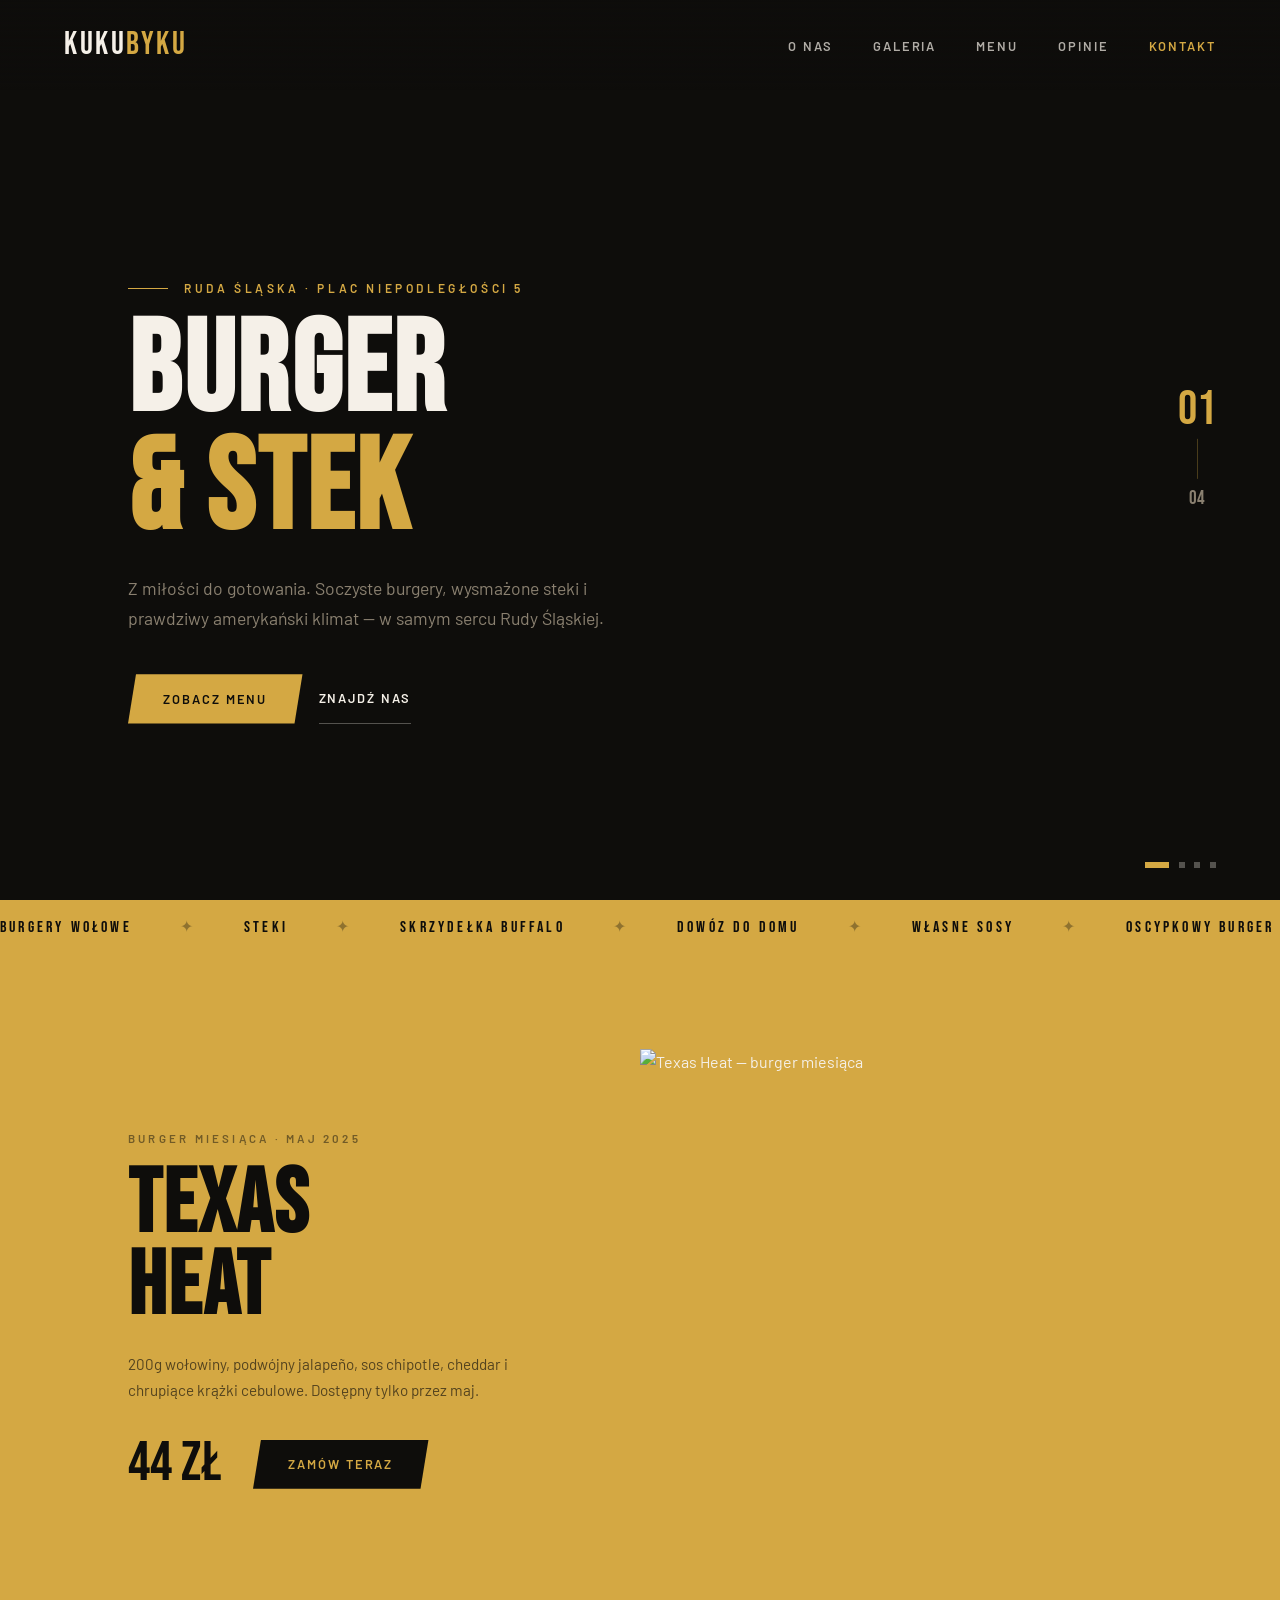
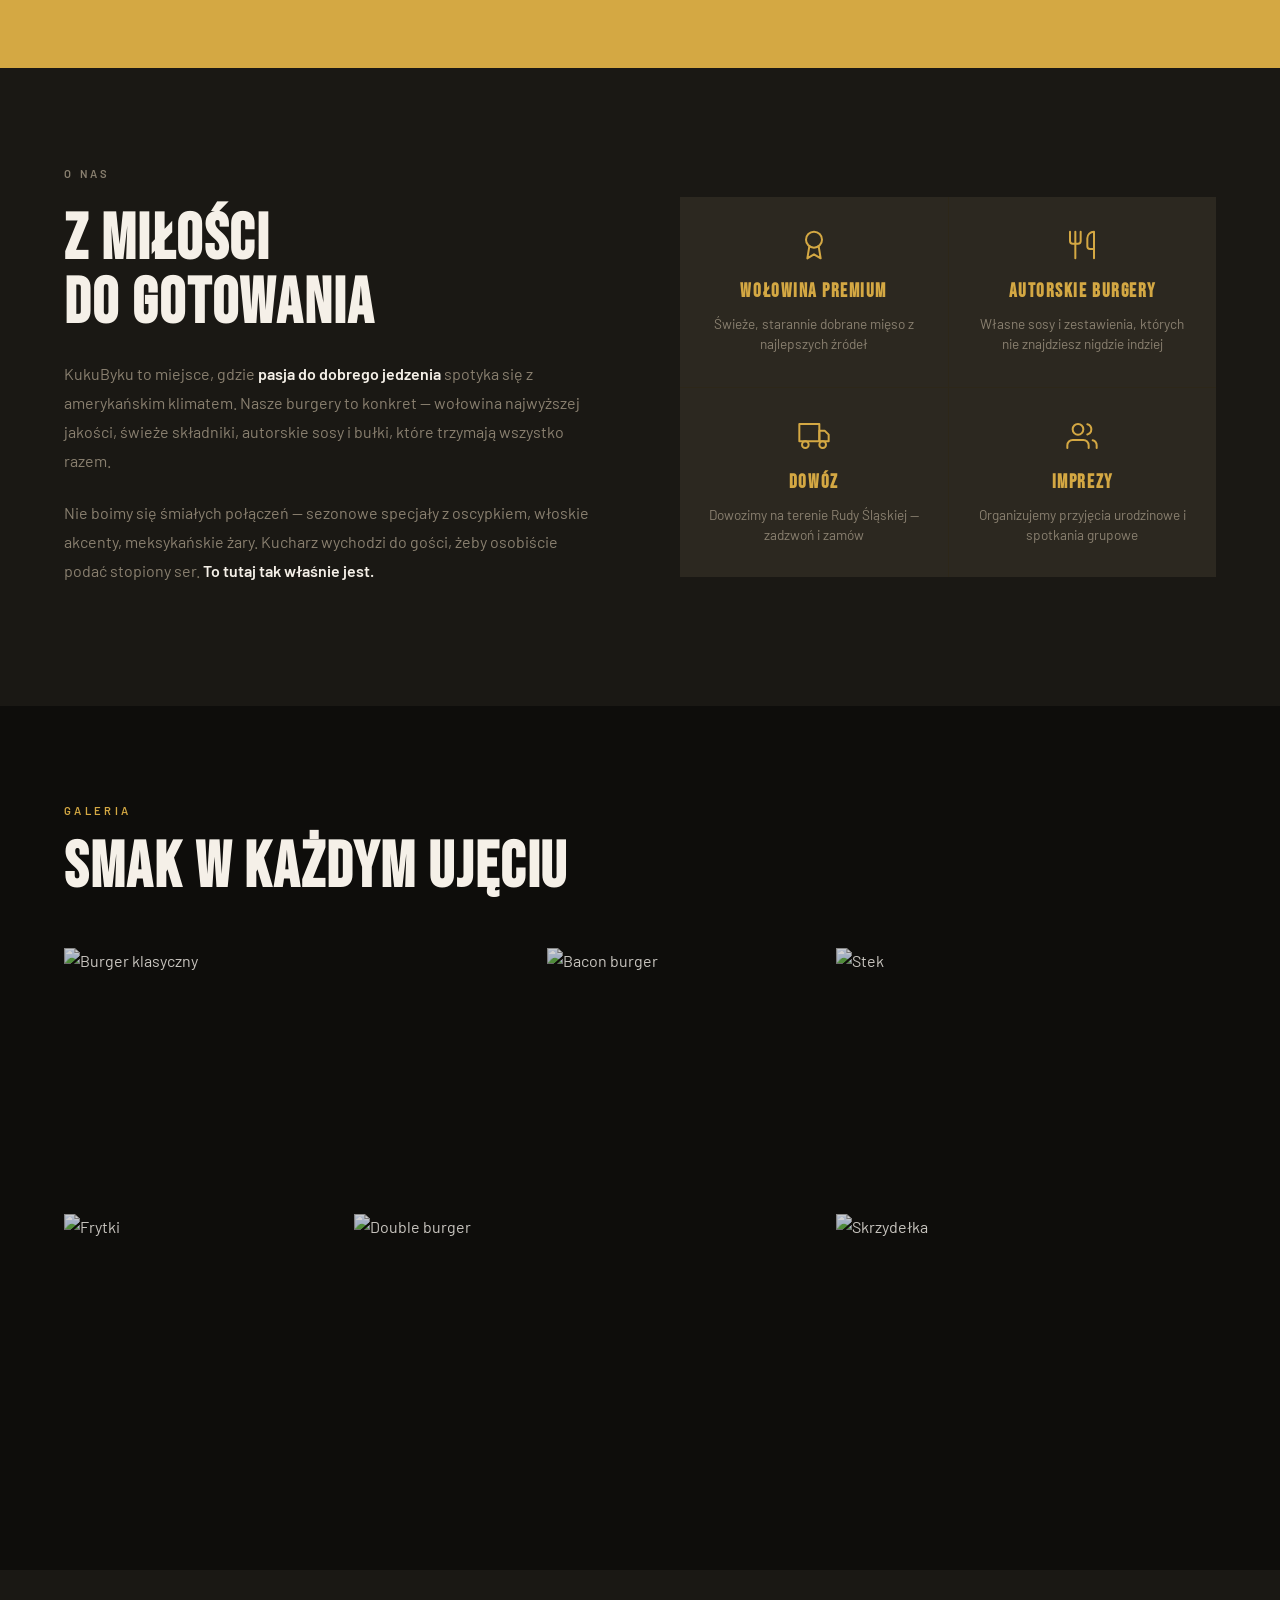
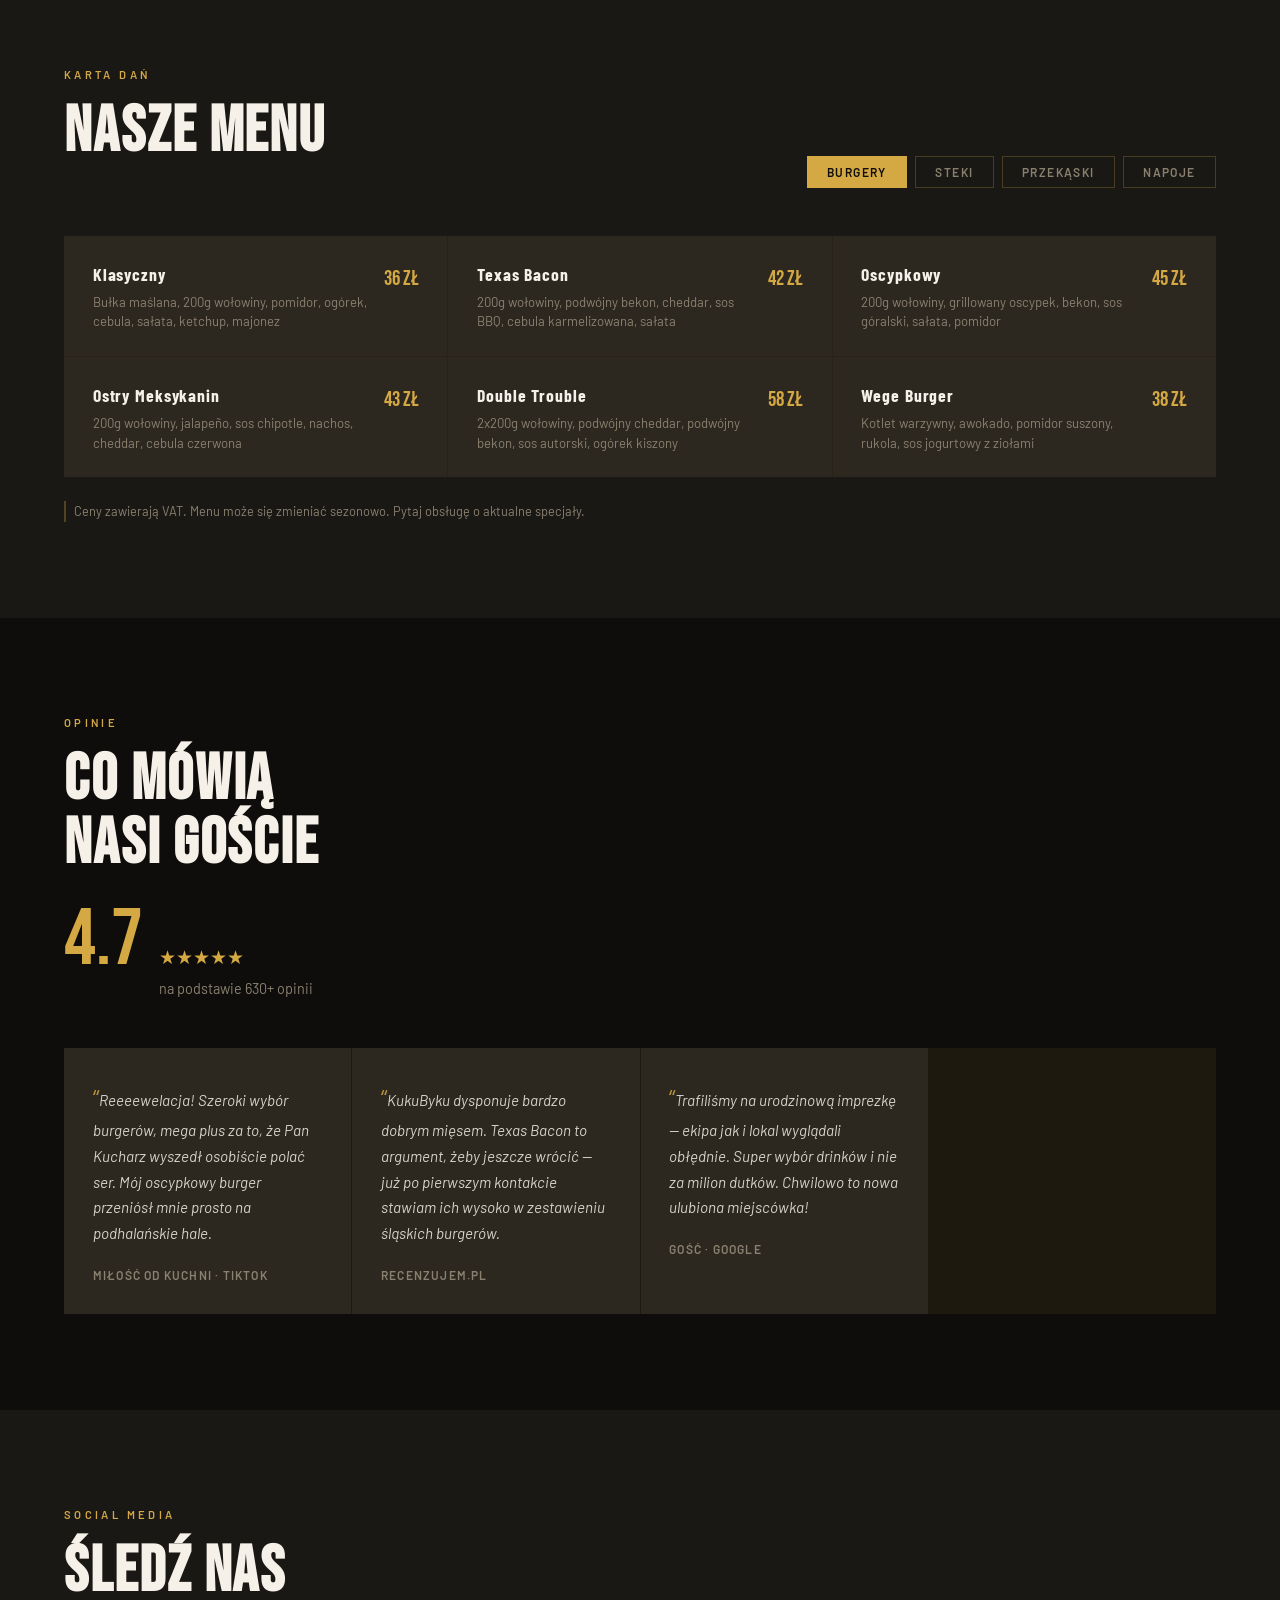
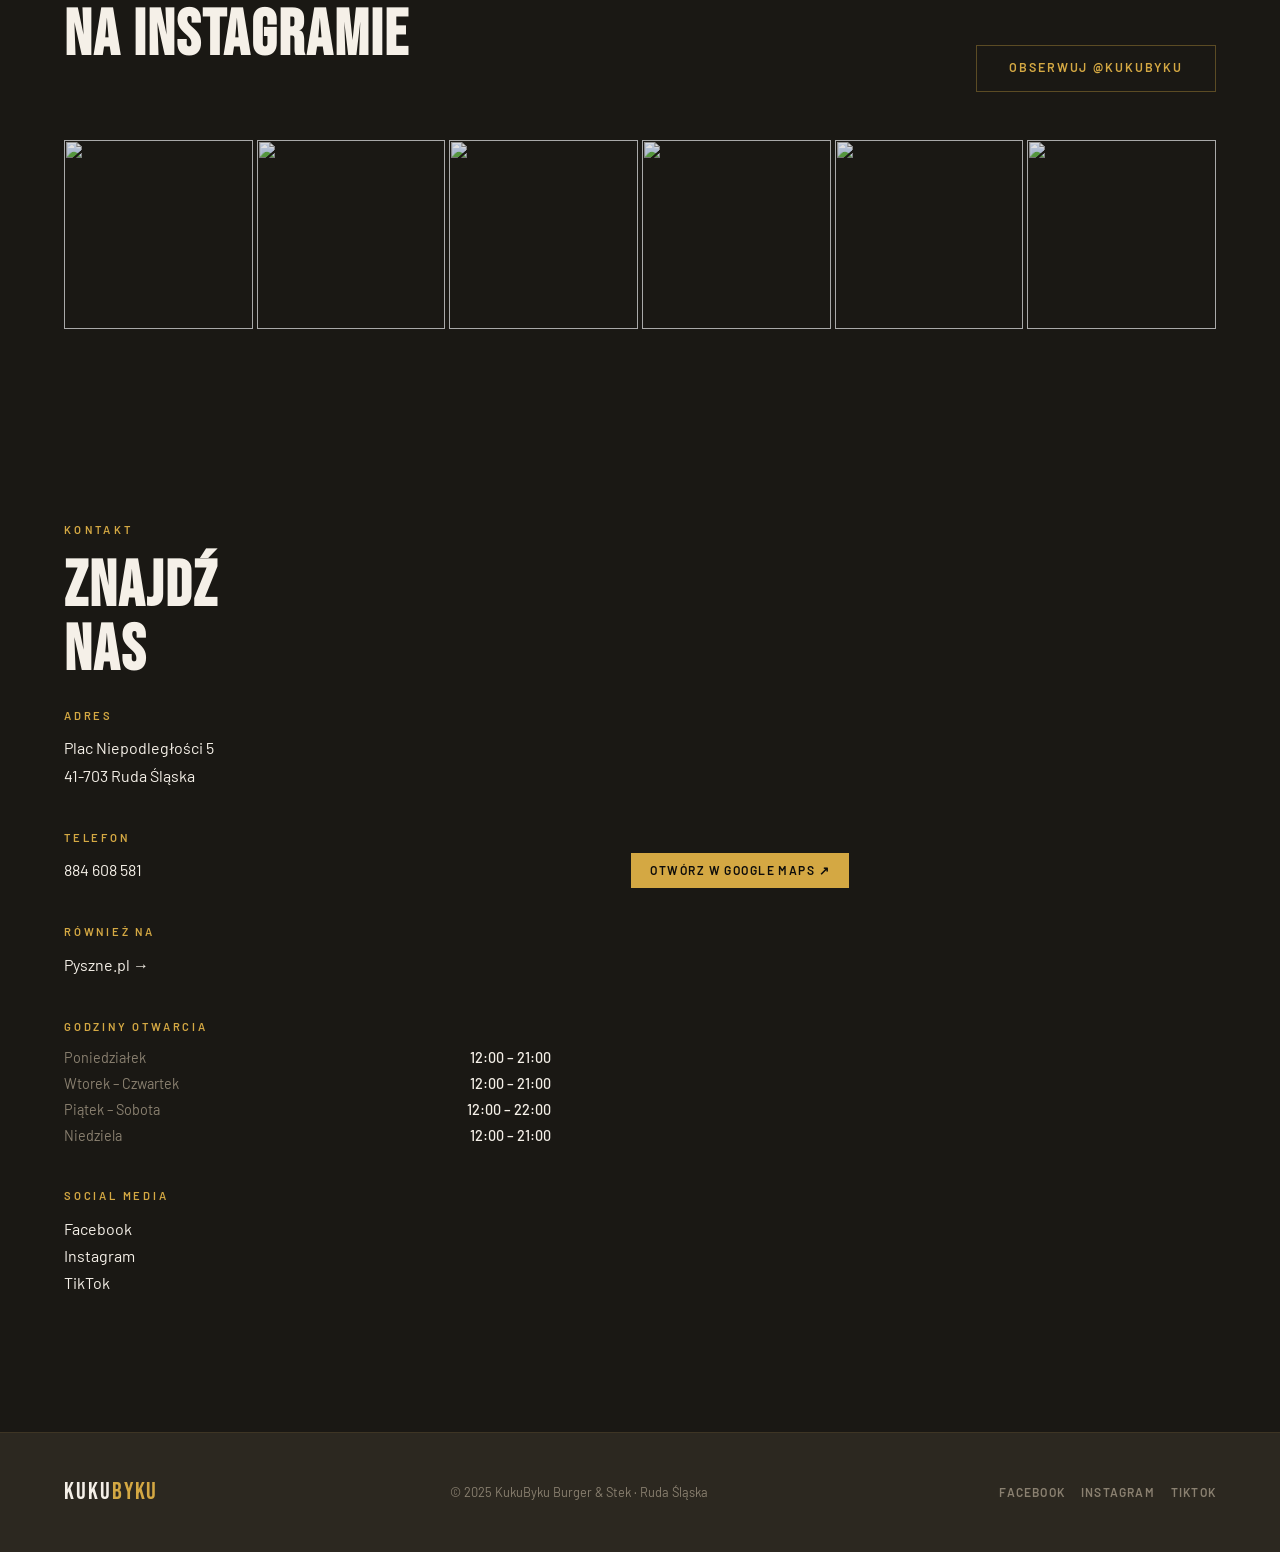
==== commit b0a32ef8: "add active nav, scroll-to-top, and section reveal to both client sites - Active nav link: Intersecti" ====
--- a/clients/kukubyku/index.html
+++ b/clients/kukubyku/index.html
@@ -88,6 +88,9 @@
     <li><a href="#opinie">Opinie</a></li>
     <li><a href="#kontakt">Kontakt</a></li>
   </ul>
+  <button class="hamburger" id="hamburger" aria-label="Otwórz menu" aria-expanded="false">
+    <span></span><span></span><span></span>
+  </button>
 </nav>
 
 <section class="hero" id="hero">
@@ -346,6 +349,9 @@
   </div>
 </footer>
 
+<button id="back-to-top" aria-label="Wróć do góry">
+  <svg width="16" height="16" viewBox="0 0 16 16" fill="none"><path d="M8 13V3M3 8l5-5 5 5" stroke="currentColor" stroke-width="2" stroke-linecap="round" stroke-linejoin="round"/></svg>
+</button>
 <script src="main.js"></script>
 </body>
 </html>
--- a/clients/kukubyku/styles.css
+++ b/clients/kukubyku/styles.css
@@ -16,14 +16,16 @@
   display: flex; justify-content: space-between; align-items: center;
   padding: 1.2rem 4rem;
   background: linear-gradient(to bottom, rgba(14,13,11,0.95), transparent);
-  transition: background 0.3s;
 }
-nav.scrolled { background: rgba(14,13,11,0.97); border-bottom: 1px solid rgba(212,168,67,0.15); }
+nav::before { content: ''; position: absolute; inset: 0; z-index: -1; background: rgba(14,13,11,0.97); opacity: 0; transition: opacity 0.25s ease; pointer-events: none; }
+nav.scrolled { border-bottom: 1px solid rgba(212,168,67,0.15); }
+nav.scrolled::before, nav.open::before { opacity: 1; }
 .nav-logo { font-family: 'Bebas Neue', sans-serif; font-size: 2rem; letter-spacing: 0.08em; color: var(--gold); text-decoration: none; }
 .nav-logo span { color: var(--cream); }
 .nav-links { display: flex; gap: 2.5rem; list-style: none; }
 .nav-links a { color: var(--cream); text-decoration: none; font-size: 0.8rem; font-weight: 600; letter-spacing: 0.15em; text-transform: uppercase; opacity: 0.7; transition: opacity 0.2s, color 0.2s; }
 .nav-links a:hover { opacity: 1; color: var(--gold); }
+.nav-links a.active { opacity: 1; color: var(--gold); }
 
 .hero { position: relative; height: 100vh; min-height: 600px; overflow: hidden; display: flex; align-items: flex-end; }
 .slides { position: absolute; inset: 0; }
@@ -179,10 +181,26 @@
 .insta-hover { position: absolute; inset: 0; display: flex; align-items: center; justify-content: center; opacity: 0; transition: opacity 0.3s; }
 .insta-hover span { color: #fff; font-weight: 600; font-size: 1rem; letter-spacing: 0.05em; }
 .insta-item:hover .insta-hover { opacity: 1; }
+#back-to-top { position: fixed; bottom: 2rem; right: 2rem; width: 44px; height: 44px; background: var(--gold); color: var(--black); border: none; cursor: pointer; display: flex; align-items: center; justify-content: center; opacity: 0; transform: translateY(12px); transition: opacity 0.25s ease, transform 0.25s ease; z-index: 150; }
+#back-to-top:hover { background: var(--gold-light); }
+#back-to-top.visible { opacity: 1; transform: translateY(0); }
+.will-reveal { opacity: 0; transform: translateY(20px); transition: opacity 0.55s ease, transform 0.55s ease; }
+.will-reveal.revealed { opacity: 1; transform: translateY(0); }
+.hamburger { display: none; flex-direction: column; gap: 5px; background: none; border: none; cursor: pointer; padding: 4px; }
+.hamburger span { display: block; width: 24px; height: 2px; background: var(--cream); transition: transform 0.3s, opacity 0.3s; transform-origin: center; }
+nav.open .hamburger span:nth-child(1) { transform: translateY(7px) rotate(45deg); }
+nav.open .hamburger span:nth-child(2) { opacity: 0; transform: scaleX(0); }
+nav.open .hamburger span:nth-child(3) { transform: translateY(-7px) rotate(-45deg); }
+nav.open { border-bottom: 1px solid rgba(212,168,67,0.15); }
 
 @media (max-width: 768px) {
   nav { padding: 1rem 1.5rem; }
-  .nav-links { display: none; }
+  .nav-links { display: flex; flex-direction: column; position: absolute; top: 100%; left: 0; right: 0; background: rgba(14,13,11,0.97); padding: 1rem 1.5rem 1.5rem; gap: 0; border-bottom: 1px solid rgba(212,168,67,0.15); opacity: 0; pointer-events: none; transform: translateY(-8px); transition: opacity 0.25s ease, transform 0.25s ease; }
+  .hamburger { display: flex; }
+  nav.open .nav-links { opacity: 1; pointer-events: auto; transform: translateY(0); }
+  .nav-links li { border-bottom: 1px solid rgba(255,255,255,0.05); }
+  .nav-links li:last-child { border-bottom: none; }
+  .nav-links a { padding: 0.85rem 0; display: block; opacity: 0.8; }
   section, .gallery { padding: 4rem 1.5rem; }
   .hero-content { padding: 0 1.5rem 4rem; }
   .hero-title { font-size: 4rem; }
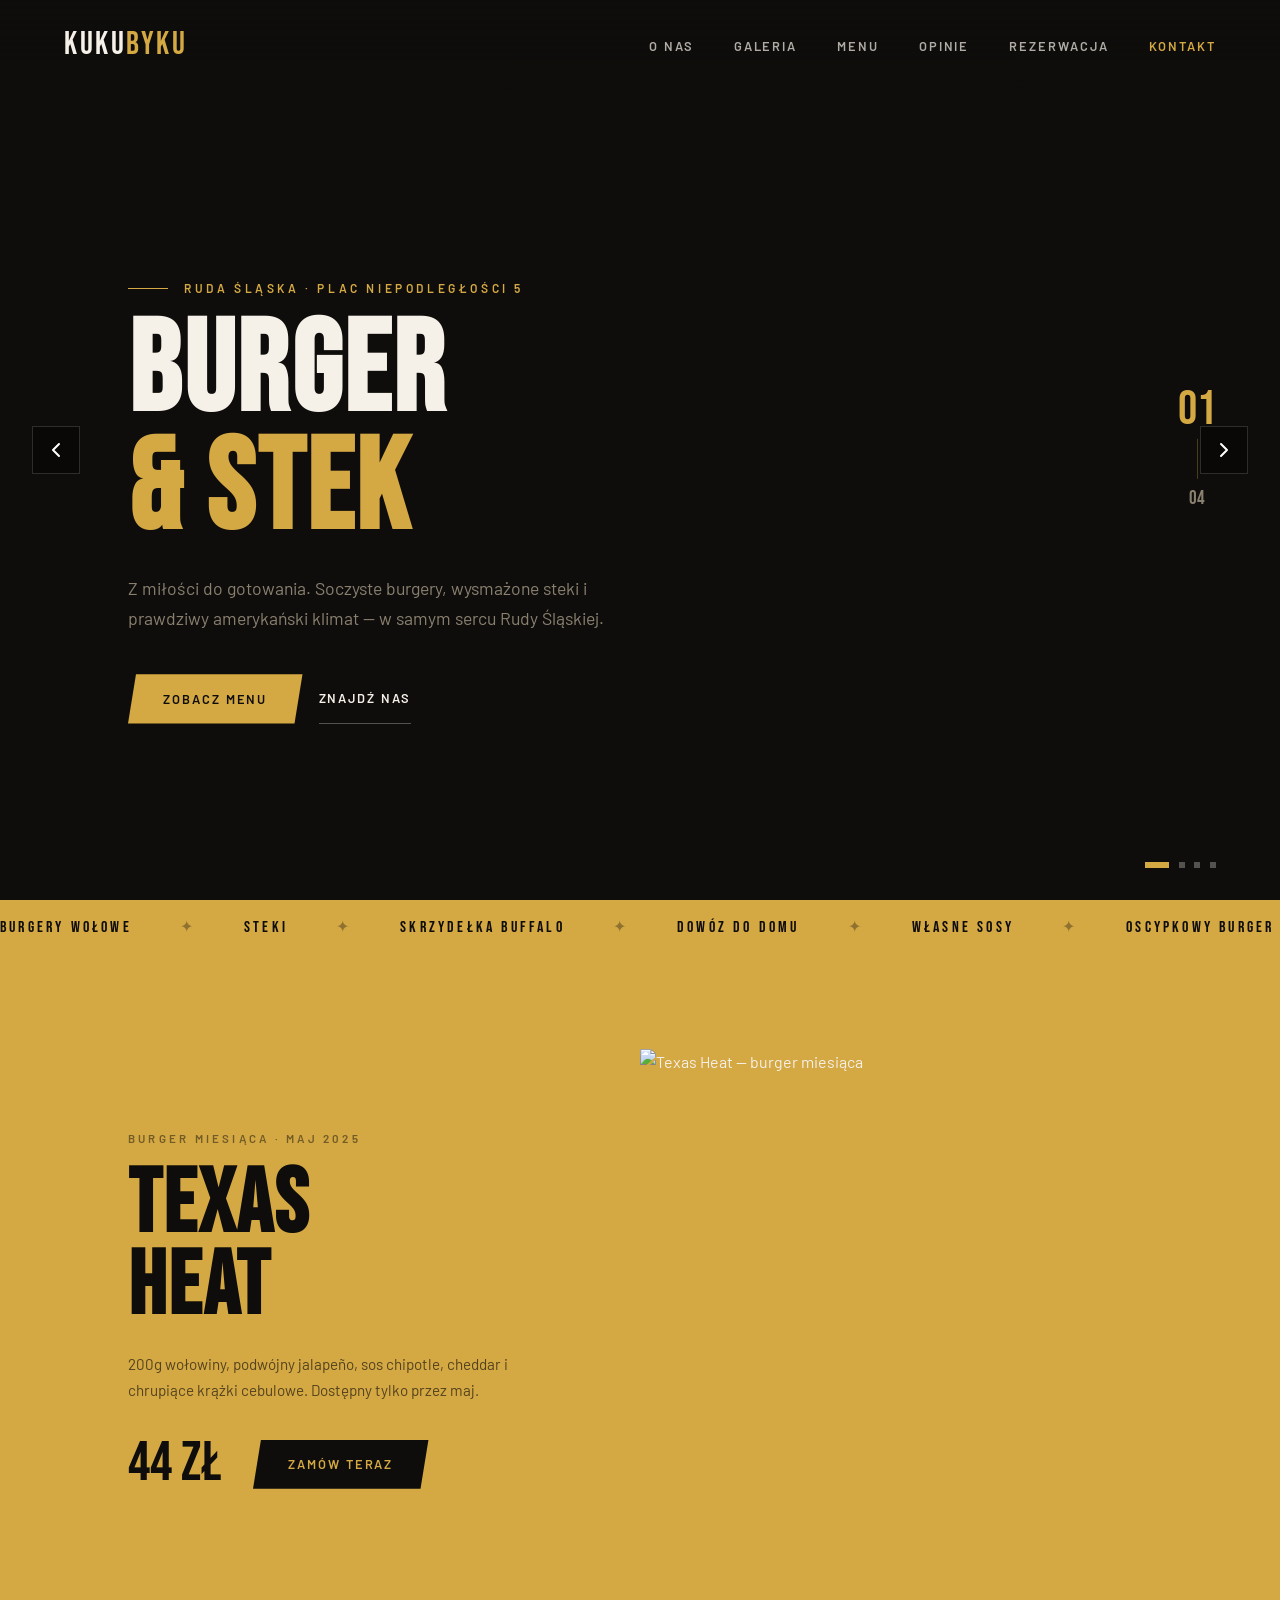
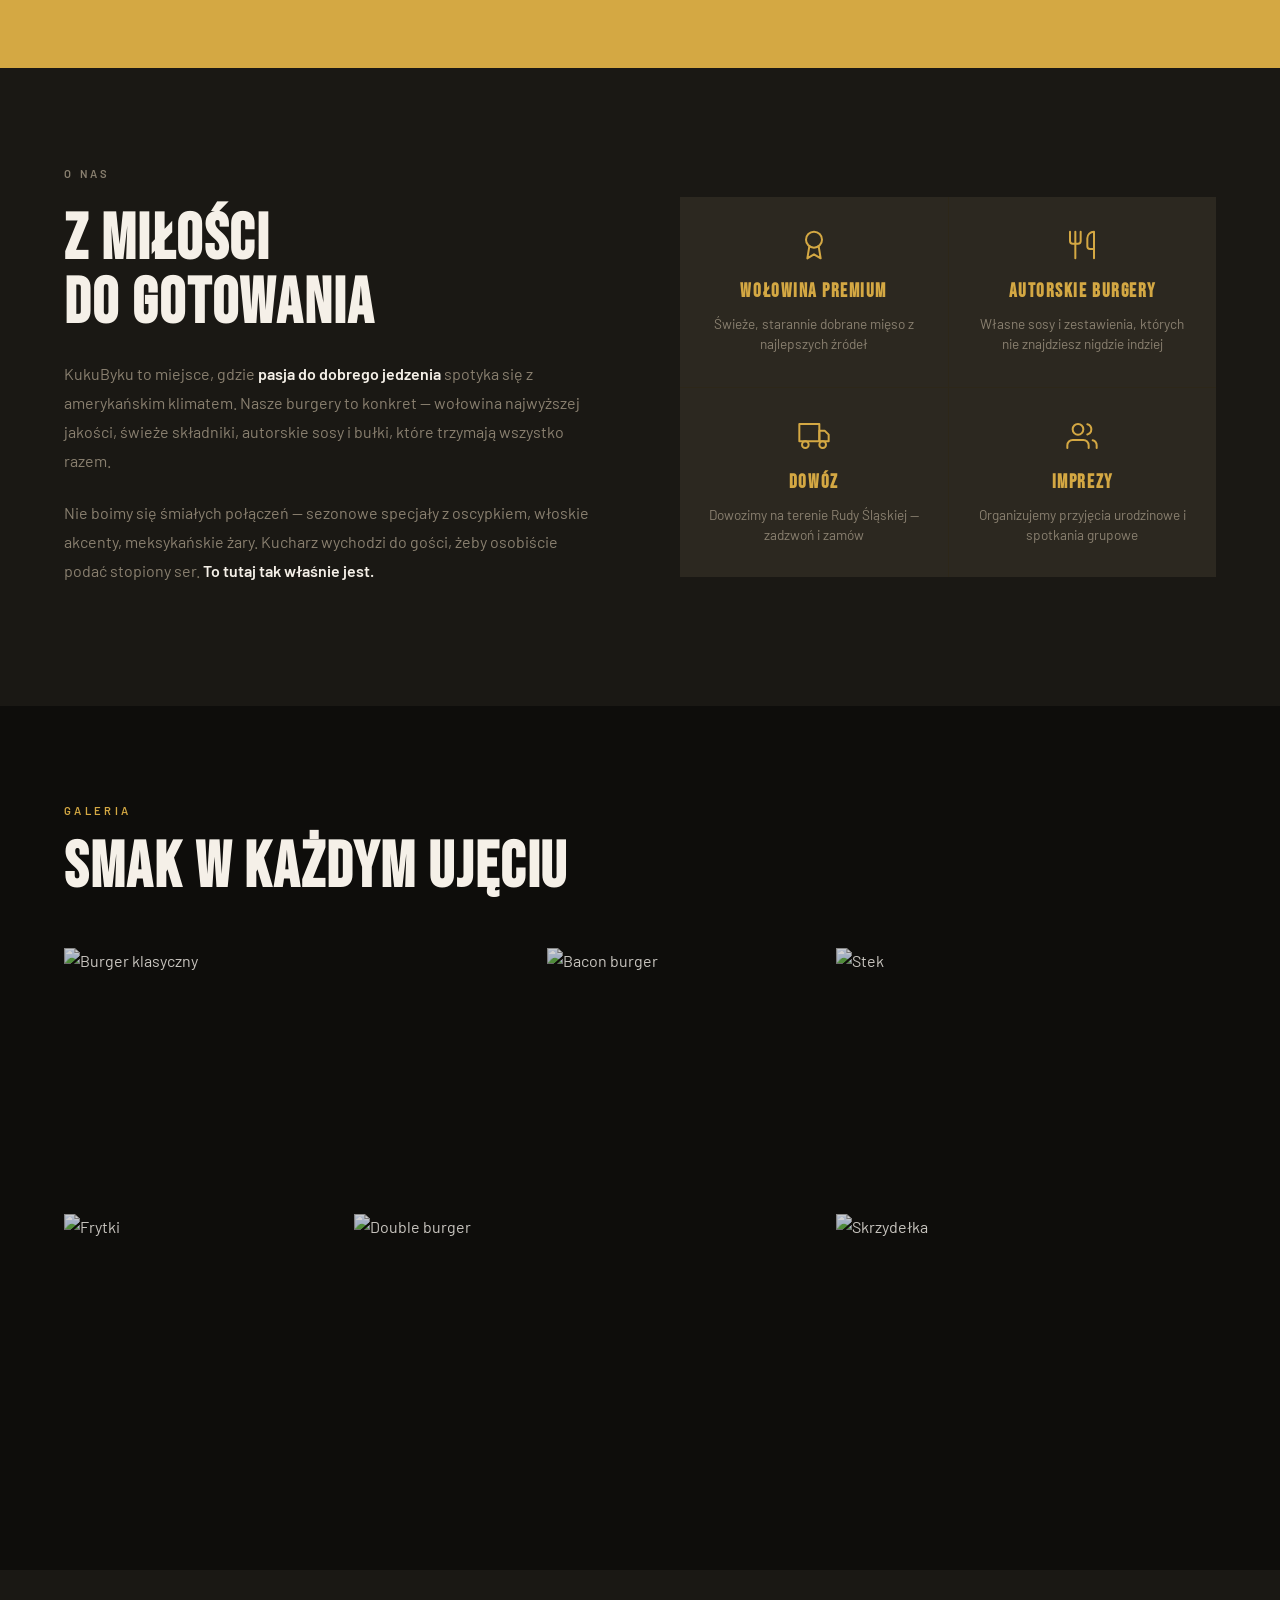
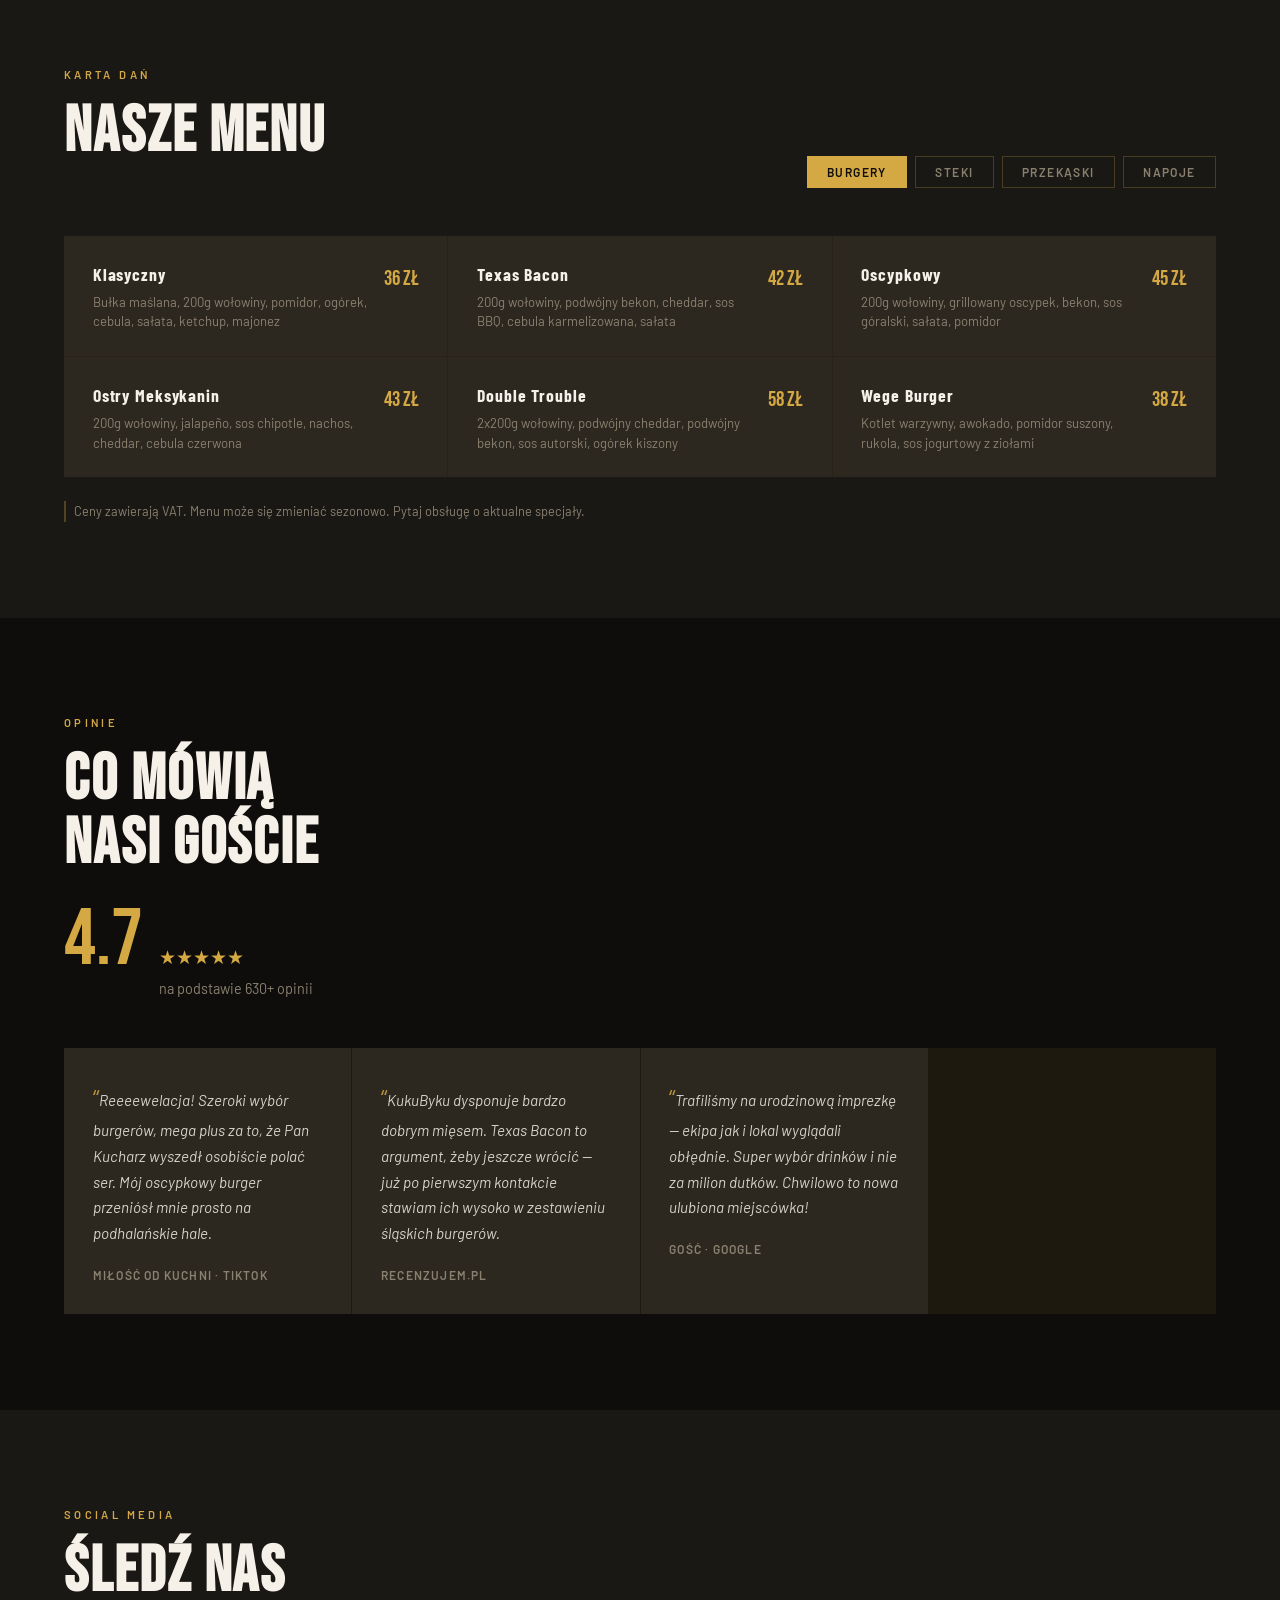
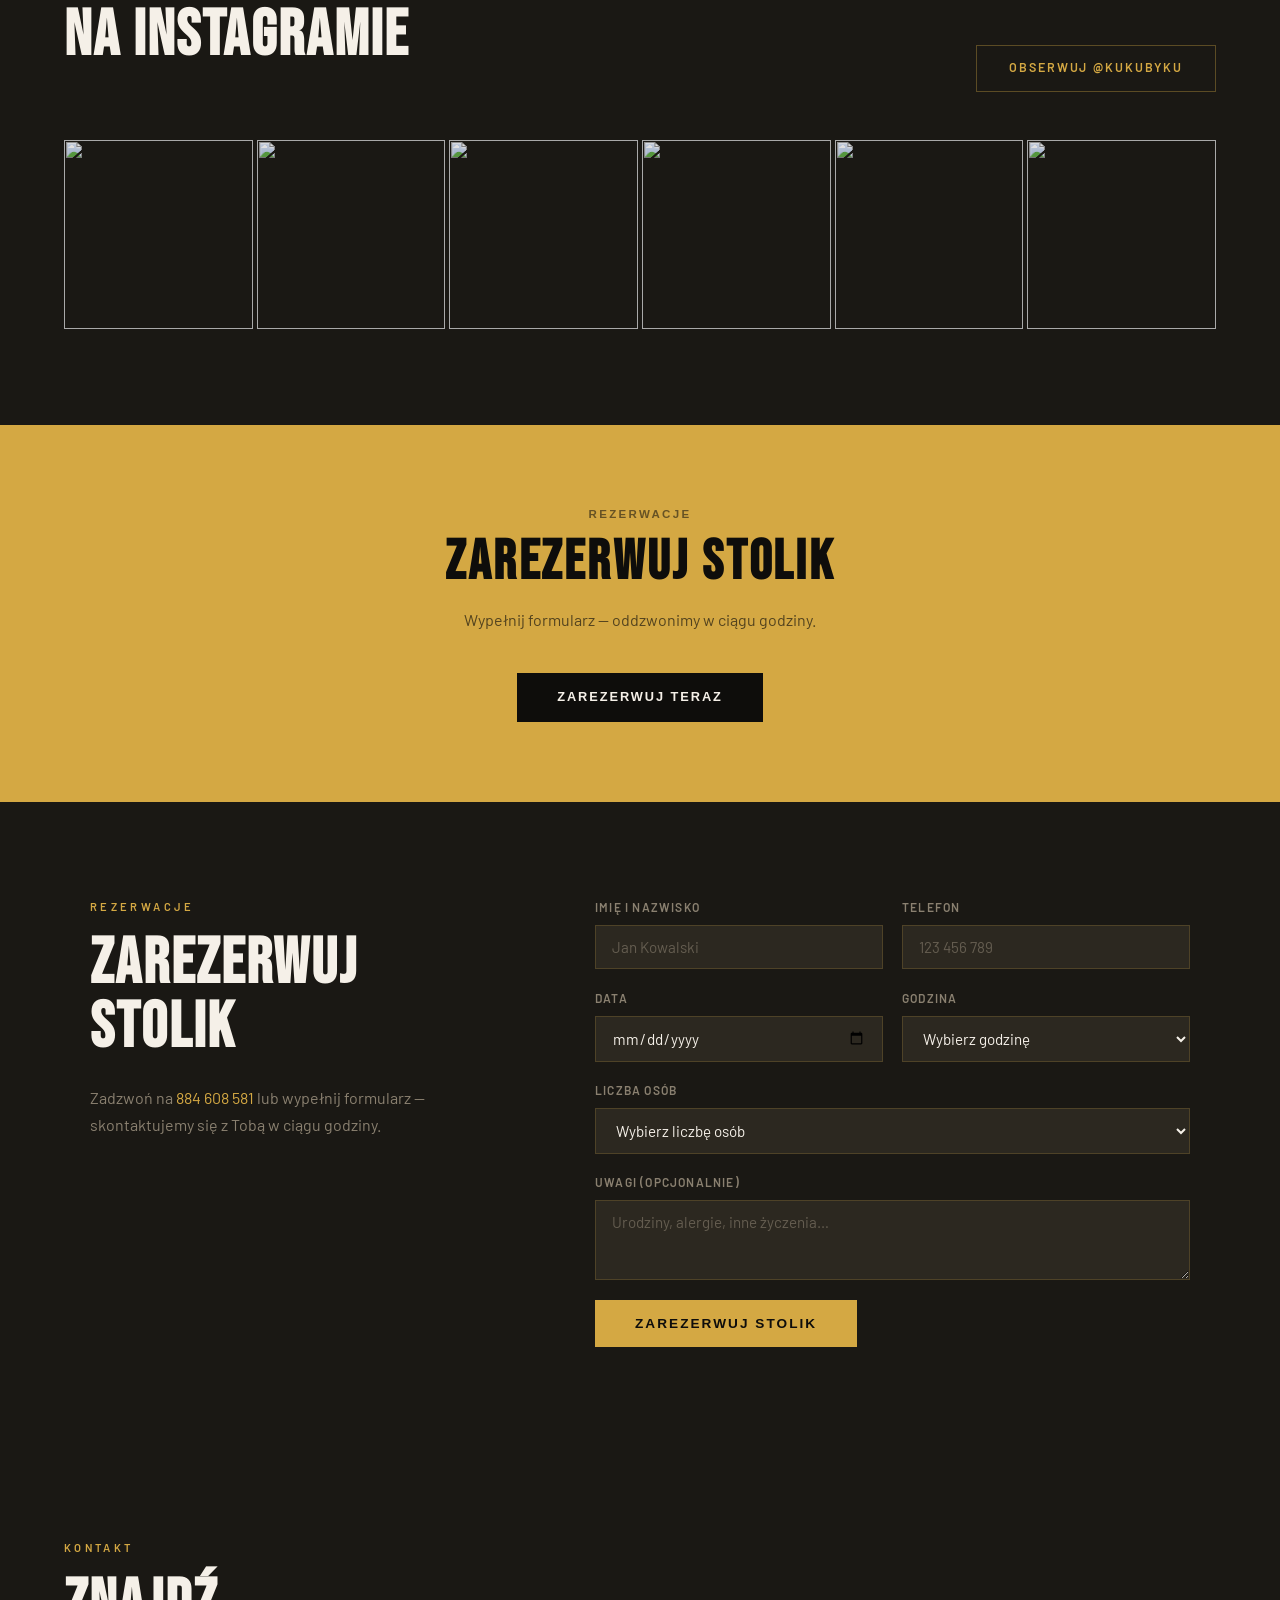
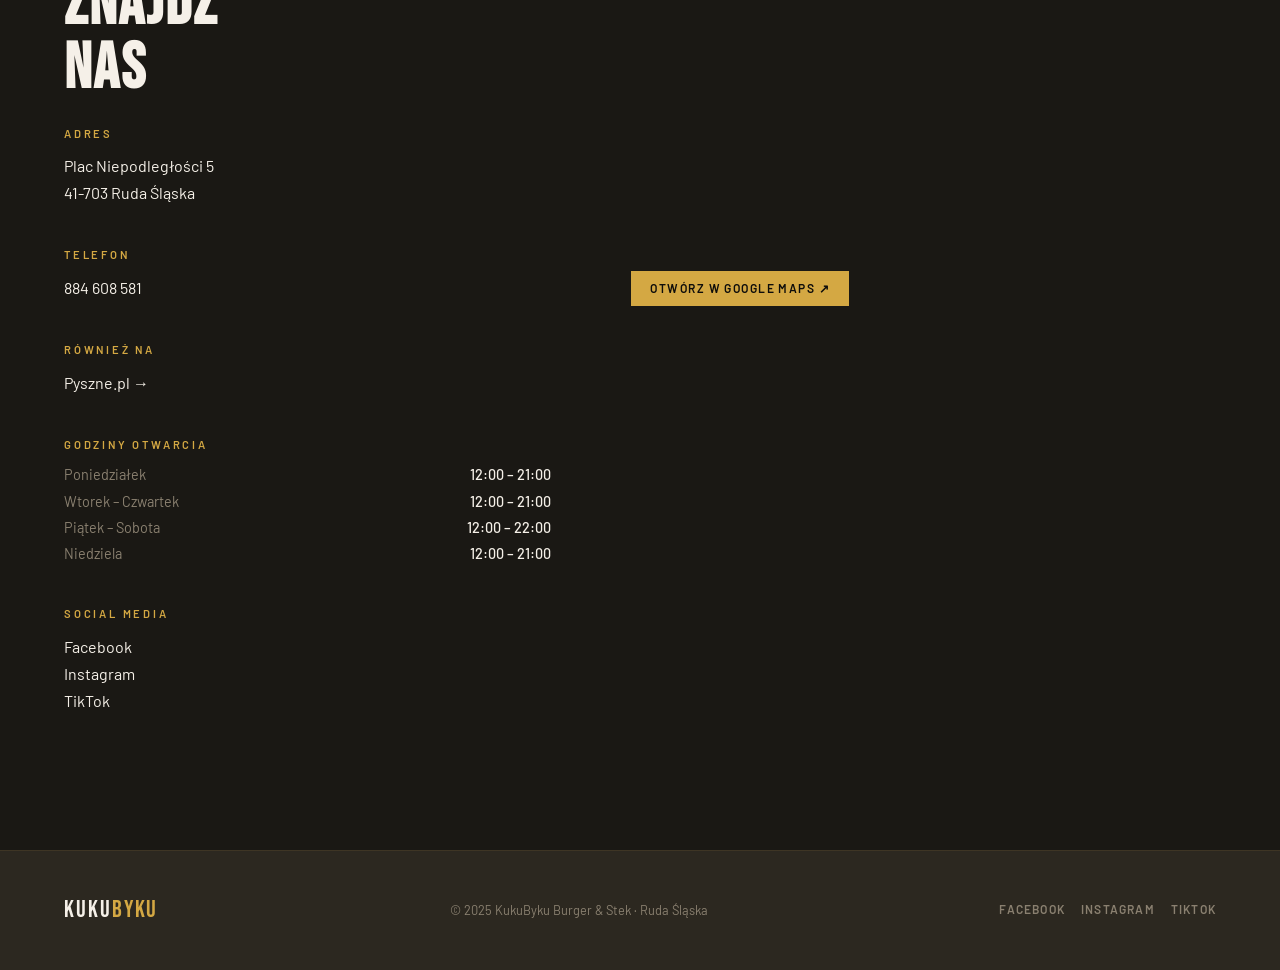
==== commit 4b883ce3: "add hero arrows, booking strip, reservation form; fix Red Habanero prices - Hero: prev/next arrow bu" ====
--- a/clients/kukubyku/index.html
+++ b/clients/kukubyku/index.html
@@ -86,6 +86,7 @@
     <li><a href="#galeria">Galeria</a></li>
     <li><a href="#menu">Menu</a></li>
     <li><a href="#opinie">Opinie</a></li>
+    <li><a href="#rezerwacja">Rezerwacja</a></li>
     <li><a href="#kontakt">Kontakt</a></li>
   </ul>
   <button class="hamburger" id="hamburger" aria-label="Otwórz menu" aria-expanded="false">
@@ -120,6 +121,8 @@
     <div class="sdot" onclick="goToSlide(2)"></div>
     <div class="sdot" onclick="goToSlide(3)"></div>
   </div>
+  <button class="hero-arrow hero-prev" aria-label="Poprzedni slajd"><svg width="20" height="20" viewBox="0 0 20 20" fill="none"><path d="M13 4l-6 6 6 6" stroke="currentColor" stroke-width="2" stroke-linecap="round" stroke-linejoin="round"/></svg></button>
+  <button class="hero-arrow hero-next" aria-label="Następny slajd"><svg width="20" height="20" viewBox="0 0 20 20" fill="none"><path d="M7 4l6 6-6 6" stroke="currentColor" stroke-width="2" stroke-linecap="round" stroke-linejoin="round"/></svg></button>
 </section>
 
 <div class="strip">
@@ -310,6 +313,63 @@
       <img src="https://images.unsplash.com/photo-1485963631004-f2f00b1d6606?w=400&q=80" alt="">
       <div class="insta-hover"><span>♥ 134</span></div>
     </a>
+  </div>
+</section>
+
+<section class="booking-strip">
+  <p class="booking-strip-label">Rezerwacje</p>
+  <h2 class="booking-strip-title">Zarezerwuj stolik</h2>
+  <p class="booking-strip-sub">Wypełnij formularz — oddzwonimy w ciągu godziny.</p>
+  <a href="#rezerwacja" class="booking-strip-btn">Zarezerwuj teraz</a>
+</section>
+
+<section class="rez-section" id="rezerwacja">
+  <div class="rez-inner">
+    <div class="rez-header">
+      <p class="section-label">Rezerwacje</p>
+      <h2 class="section-title">Zarezerwuj<br>stolik</h2>
+      <p class="rez-sub">Zadzwoń na <a href="tel:884608581">884 608 581</a> lub wypełnij formularz — skontaktujemy się z Tobą w ciągu godziny.</p>
+    </div>
+    <form class="rez-form" id="rez-form" action="https://formspree.io/f/mnjwvqwo" method="POST">
+      <div class="form-error" style="display:none">Coś poszło nie tak. Spróbuj ponownie lub zadzwoń.</div>
+      <div class="form-row">
+        <div class="form-group">
+          <label for="rez-name">Imię i nazwisko</label>
+          <input type="text" id="rez-name" name="name" placeholder="Jan Kowalski" required>
+        </div>
+        <div class="form-group">
+          <label for="rez-phone">Telefon</label>
+          <input type="tel" id="rez-phone" name="phone" placeholder="123 456 789" required>
+        </div>
+      </div>
+      <div class="form-row">
+        <div class="form-group">
+          <label for="rez-date">Data</label>
+          <input type="date" id="rez-date" name="date" required>
+        </div>
+        <div class="form-group">
+          <label for="rez-time">Godzina</label>
+          <select id="rez-time" name="time" required>
+            <option value="">Wybierz godzinę</option>
+            <option>12:00</option><option>13:00</option><option>14:00</option><option>15:00</option>
+            <option>16:00</option><option>17:00</option><option>18:00</option><option>19:00</option>
+            <option>20:00</option><option>21:00</option>
+          </select>
+        </div>
+      </div>
+      <div class="form-group">
+        <label for="rez-guests">Liczba osób</label>
+        <select id="rez-guests" name="guests" required>
+          <option value="">Wybierz liczbę osób</option>
+          <option>1–2 osoby</option><option>3–4 osoby</option><option>5–6 osób</option><option>7+ osób</option>
+        </select>
+      </div>
+      <div class="form-group">
+        <label for="rez-notes">Uwagi (opcjonalnie)</label>
+        <textarea id="rez-notes" name="message" rows="3" placeholder="Urodziny, alergie, inne życzenia…"></textarea>
+      </div>
+      <button type="submit" class="rez-submit">Zarezerwuj stolik</button>
+    </form>
   </div>
 </section>
 
--- a/clients/kukubyku/styles.css
+++ b/clients/kukubyku/styles.css
@@ -57,6 +57,10 @@
 .slider-dots { position: absolute; bottom: 2rem; right: 4rem; z-index: 10; display: flex; gap: 0.6rem; align-items: center; }
 .sdot { width: 6px; height: 6px; background: rgba(245,240,232,0.3); cursor: pointer; transition: all 0.3s; }
 .sdot.active { background: var(--gold); width: 24px; }
+.hero-arrow { position: absolute; top: 50%; transform: translateY(-50%); z-index: 10; background: rgba(0,0,0,0.35); border: 1px solid rgba(255,255,255,0.15); color: #fff; width: 48px; height: 48px; display: flex; align-items: center; justify-content: center; cursor: pointer; transition: background 0.2s; }
+.hero-arrow:hover { background: rgba(0,0,0,0.65); }
+.hero-prev { left: 2rem; }
+.hero-next { right: 2rem; }
 
 .slide-counter { position: absolute; top: 50%; right: 4rem; z-index: 10; transform: translateY(-50%); font-family: 'Bebas Neue', sans-serif; display: flex; flex-direction: column; align-items: center; gap: 0.3rem; }
 .counter-current { font-size: 3rem; color: var(--gold); line-height: 1; }
@@ -146,6 +150,30 @@
 .map-link { display: inline-block; padding: 0.5rem 1.2rem; background: var(--gold); color: var(--black); font-size: 0.75rem; font-weight: 600; letter-spacing: 0.12em; text-transform: uppercase; text-decoration: none; transition: background 0.2s; align-self: flex-start; }
 .map-link:hover { background: var(--gold-light); }
 
+.booking-strip { background: var(--gold); padding: 5rem 4rem; text-align: center; }
+.booking-strip-label { color: var(--black); opacity: 0.55; font-size: 0.72rem; font-weight: 700; letter-spacing: 0.2em; text-transform: uppercase; margin-bottom: 0.75rem; }
+.booking-strip-title { font-family: 'Bebas Neue', sans-serif; font-size: 3.5rem; color: var(--black); letter-spacing: 0.05em; line-height: 1; margin-bottom: 1rem; }
+.booking-strip-sub { color: var(--black); opacity: 0.65; max-width: 480px; margin: 0 auto 2.5rem; }
+.booking-strip-btn { display: inline-block; background: var(--black); color: var(--cream); padding: 0.9rem 2.5rem; font-family: 'Barlow', sans-serif; font-weight: 700; font-size: 0.8rem; letter-spacing: 0.15em; text-transform: uppercase; text-decoration: none; transition: background 0.2s; }
+.booking-strip-btn:hover { background: var(--charcoal); }
+.rez-section { background: var(--dark); padding: 6rem 4rem; }
+.rez-inner { max-width: 1100px; margin: 0 auto; display: grid; grid-template-columns: 1fr 1.4fr; gap: 5rem; align-items: start; }
+.rez-sub { color: var(--text-muted); line-height: 1.7; margin-top: 1.5rem; }
+.rez-sub a { color: var(--gold); text-decoration: none; }
+.rez-form { display: flex; flex-direction: column; gap: 1.2rem; }
+.form-row { display: grid; grid-template-columns: 1fr 1fr; gap: 1.2rem; }
+.form-group { display: flex; flex-direction: column; gap: 0.5rem; }
+.form-group label { font-size: 0.75rem; font-weight: 600; letter-spacing: 0.1em; text-transform: uppercase; color: var(--text-muted); }
+.form-group input, .form-group select, .form-group textarea { background: var(--charcoal); border: 1px solid rgba(212,168,67,0.2); color: var(--cream); padding: 0.75rem 1rem; font-family: 'Barlow', sans-serif; font-size: 0.95rem; transition: border-color 0.2s; }
+.form-group input:focus, .form-group select:focus, .form-group textarea:focus { outline: none; border-color: var(--gold); }
+.form-group input::placeholder, .form-group textarea::placeholder { color: var(--text-muted); opacity: 0.6; }
+.form-group select option { background: var(--charcoal); }
+.form-group textarea { resize: vertical; }
+.rez-submit { background: var(--gold); color: var(--black); border: none; padding: 1rem 2.5rem; font-family: 'Barlow', sans-serif; font-weight: 700; font-size: 0.85rem; letter-spacing: 0.15em; text-transform: uppercase; cursor: pointer; transition: background 0.2s; align-self: flex-start; }
+.rez-submit:hover { background: var(--gold-light); }
+.rez-submit:disabled { opacity: 0.6; cursor: not-allowed; }
+.form-success { color: var(--gold); font-size: 1.1rem; font-weight: 600; padding: 2rem 0; }
+.form-error { background: rgba(180,40,40,0.15); border: 1px solid rgba(180,40,40,0.3); color: #e07070; padding: 0.75rem 1rem; font-size: 0.88rem; margin-bottom: 0.5rem; }
 footer { background: var(--charcoal); padding: 2.5rem 4rem; border-top: 1px solid rgba(212,168,67,0.1); display: flex; justify-content: space-between; align-items: center; flex-wrap: wrap; gap: 1rem; }
 .footer-logo { font-family: 'Bebas Neue', sans-serif; font-size: 1.5rem; color: var(--gold); letter-spacing: 0.08em; }
 .footer-logo span { color: var(--cream); }
@@ -205,7 +233,13 @@
   .hero-content { padding: 0 1.5rem 4rem; }
   .hero-title { font-size: 4rem; }
   .slide-counter { display: none; }
+  .hero-arrow { display: none; }
   .about-grid { grid-template-columns: 1fr; gap: 2.5rem; }
+  .booking-strip { padding: 4rem 1.5rem; }
+  .booking-strip-title { font-size: 2.5rem; }
+  .rez-section { padding: 4rem 1.5rem; }
+  .rez-inner { grid-template-columns: 1fr; gap: 2.5rem; }
+  .form-row { grid-template-columns: 1fr; }
   .contact-grid { grid-template-columns: 1fr; gap: 2.5rem; }
   .menu-header { flex-direction: column; align-items: flex-start; gap: 1.5rem; }
   .gallery-grid { grid-template-columns: 1fr 1fr; grid-template-rows: 150px 150px 150px; }
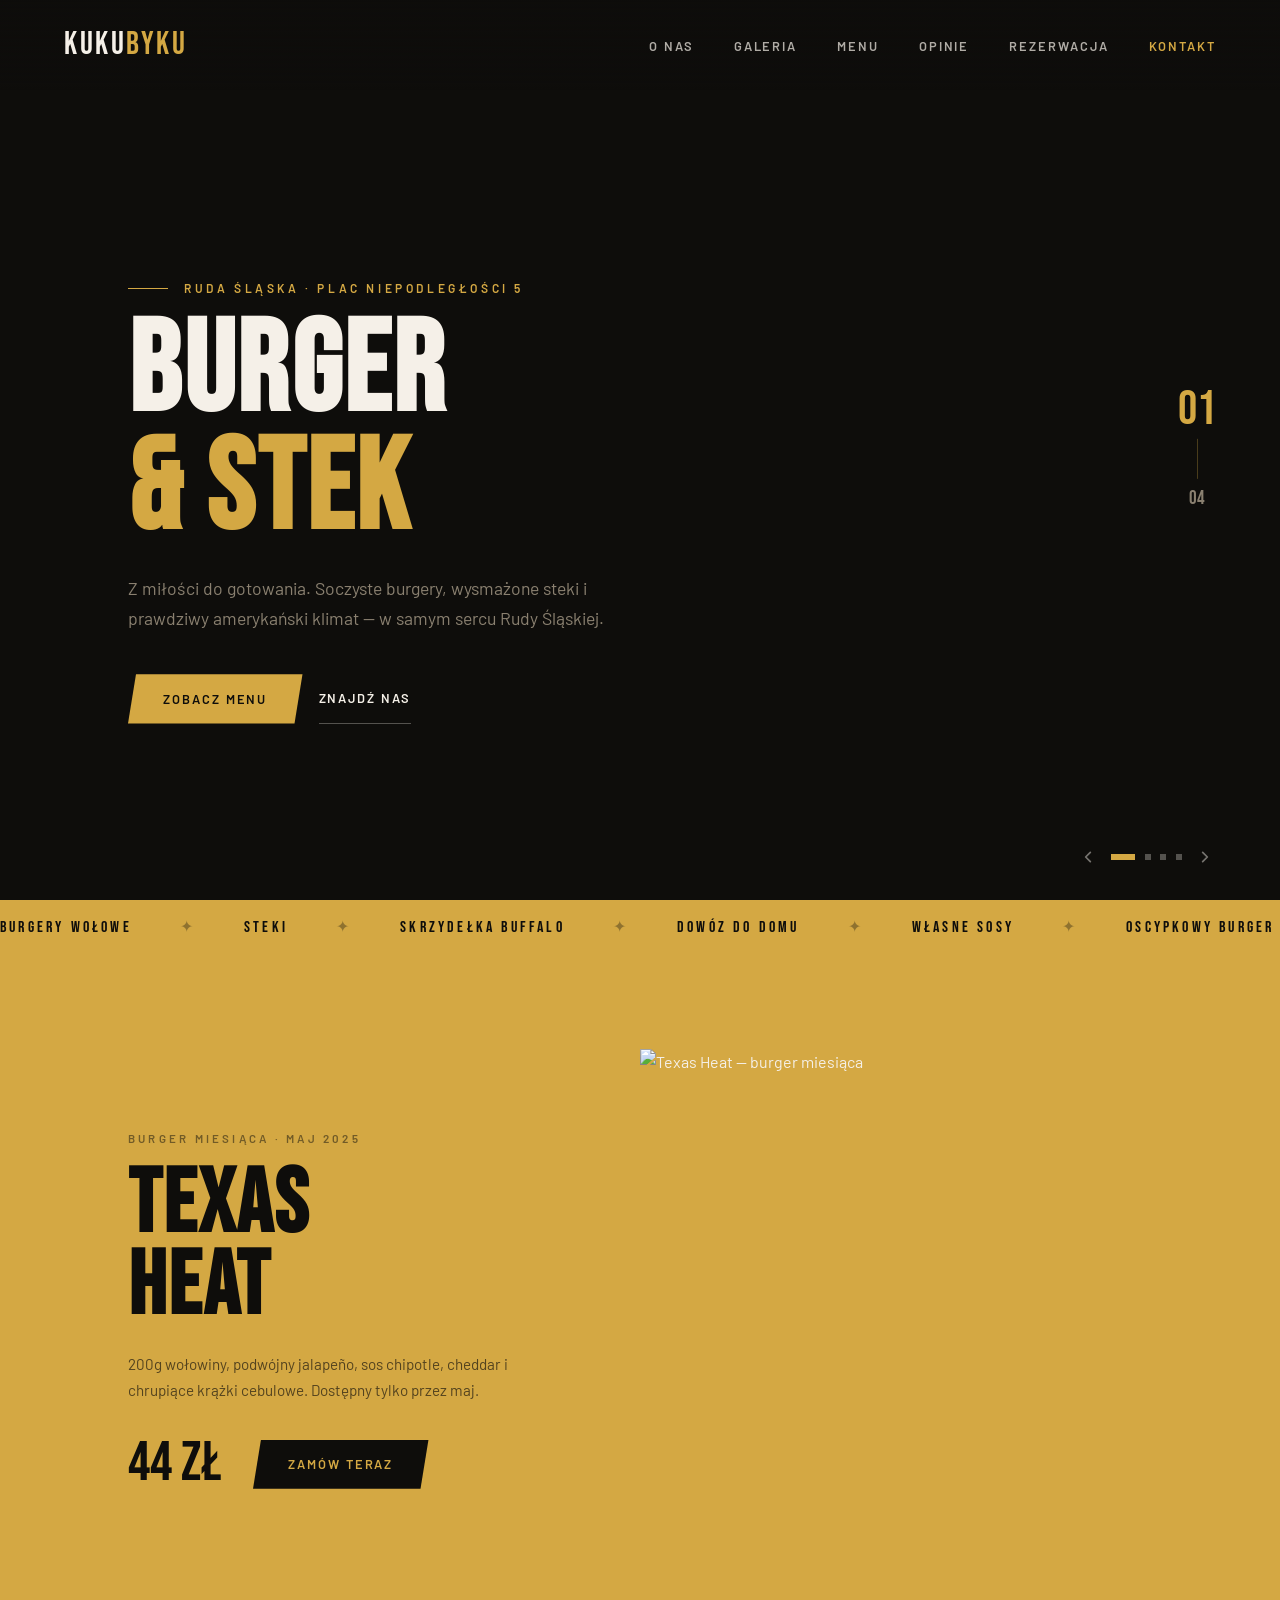
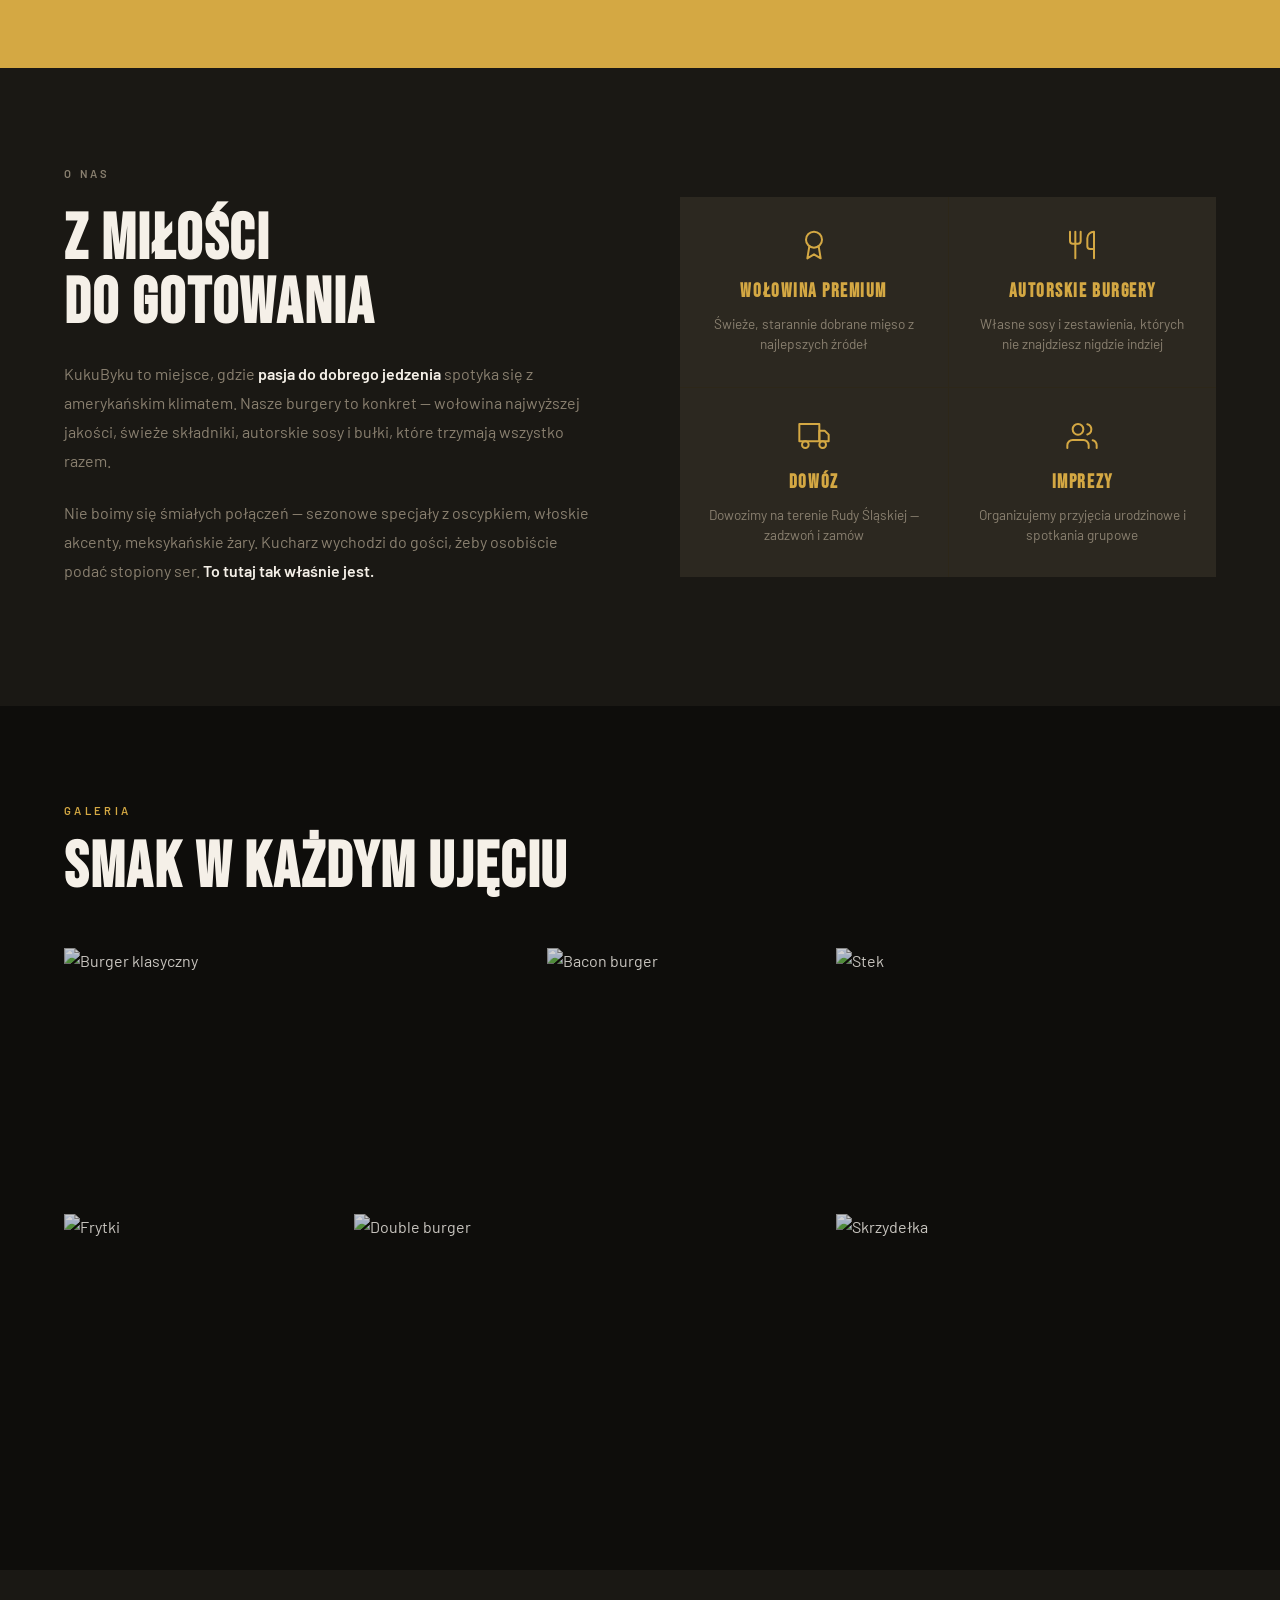
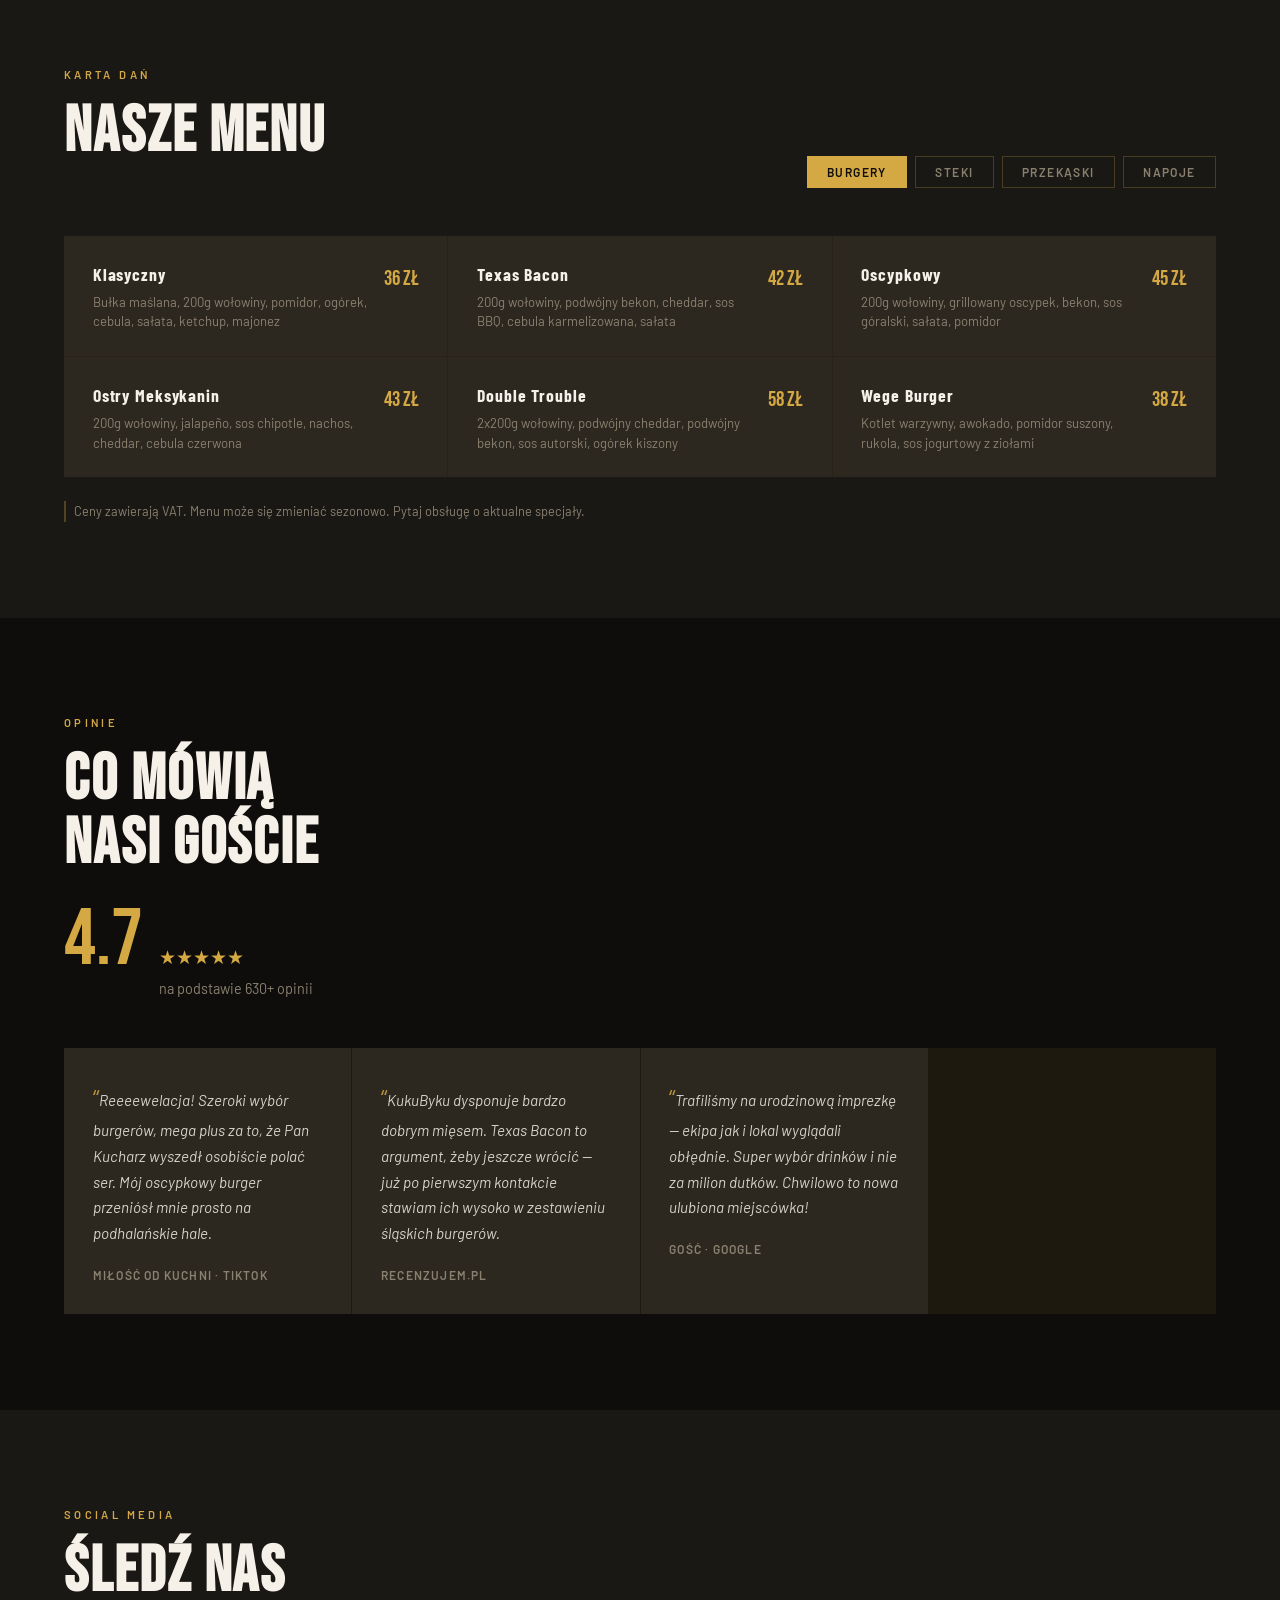
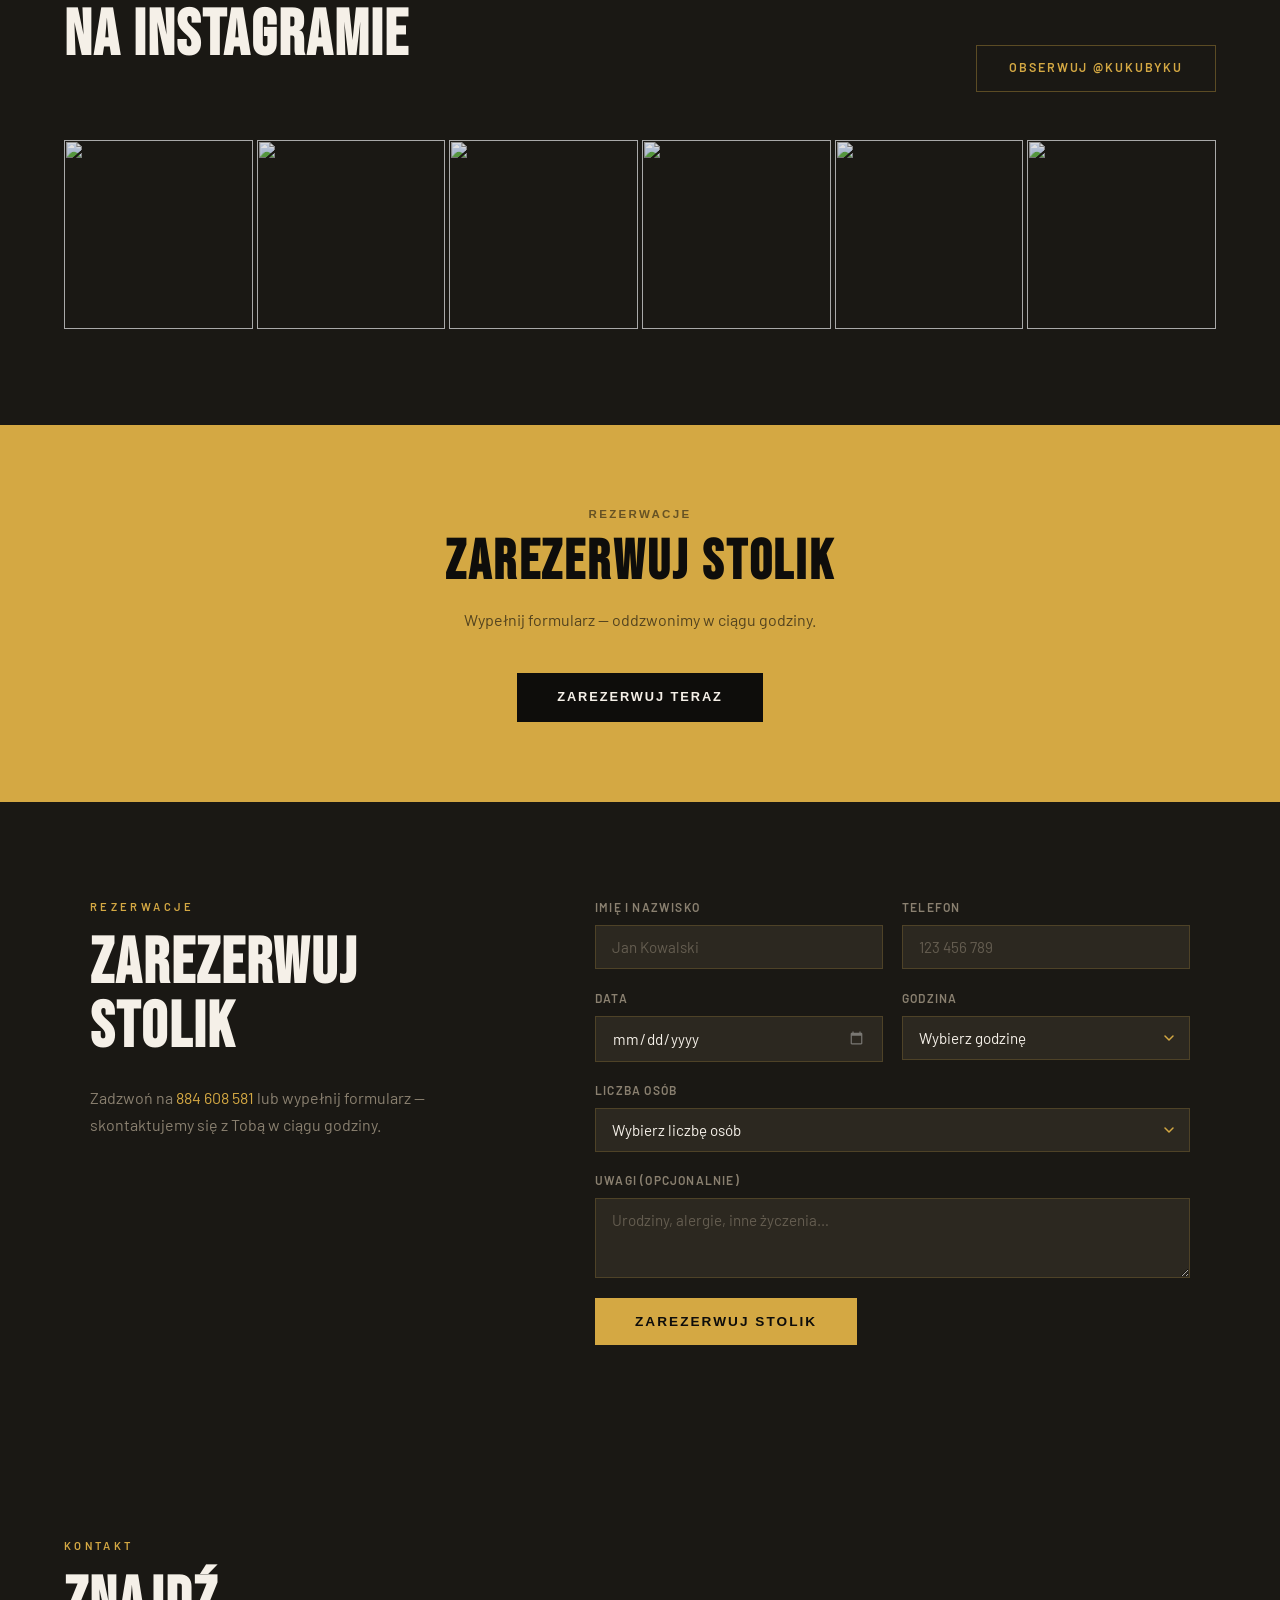
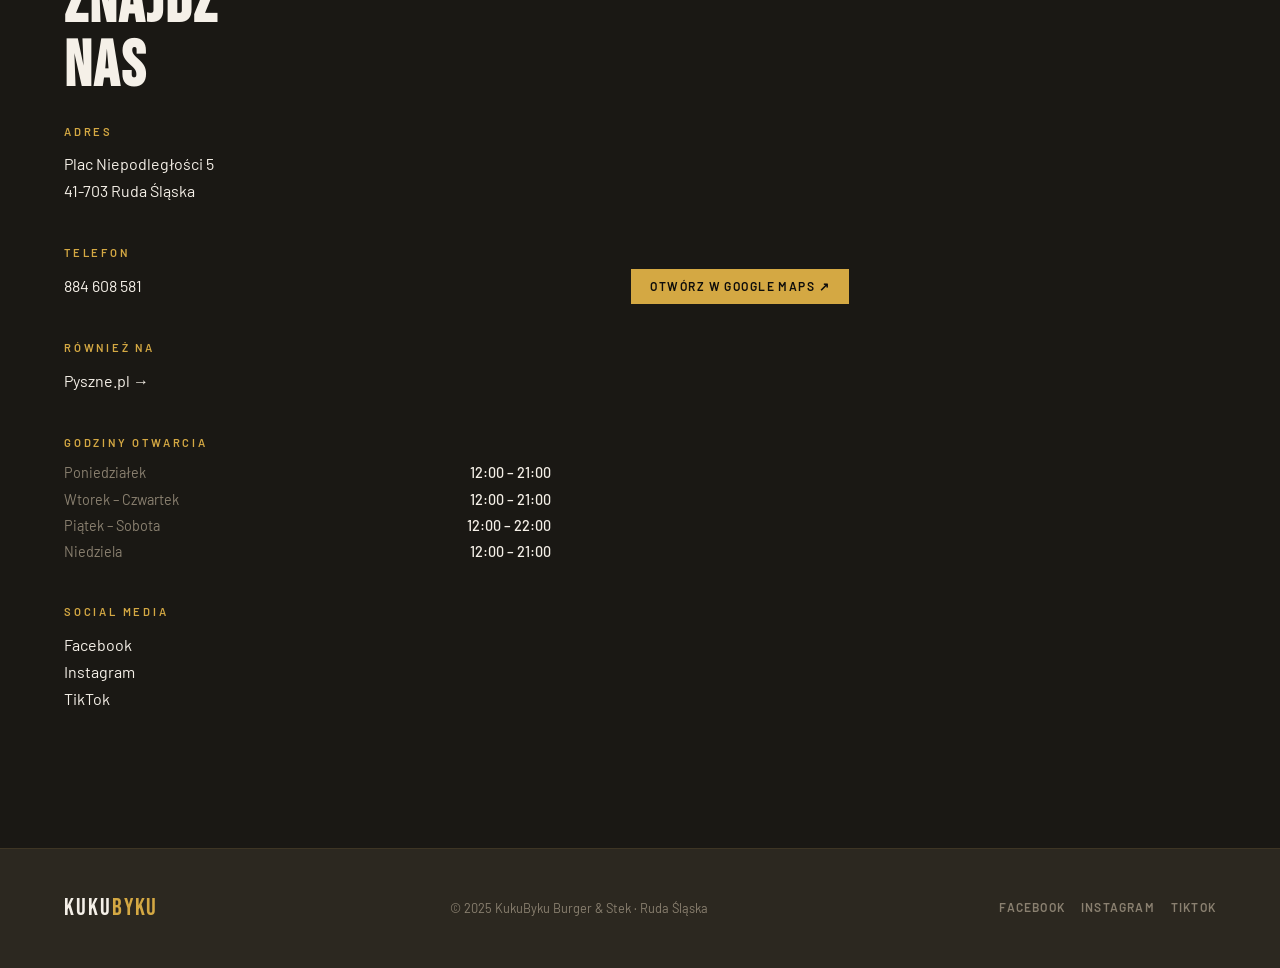
==== commit 6a00c75f: "redesign kukubyku hero controls: small inline chevrons beside slide dots Replace large absolute-posi" ====
--- a/clients/kukubyku/index.html
+++ b/clients/kukubyku/index.html
@@ -115,14 +115,16 @@
       <a href="#kontakt" class="btn-secondary">Znajdź nas</a>
     </div>
   </div>
-  <div class="slider-dots">
-    <div class="sdot active" onclick="goToSlide(0)"></div>
-    <div class="sdot" onclick="goToSlide(1)"></div>
-    <div class="sdot" onclick="goToSlide(2)"></div>
-    <div class="sdot" onclick="goToSlide(3)"></div>
-  </div>
-  <button class="hero-arrow hero-prev" aria-label="Poprzedni slajd"><svg width="20" height="20" viewBox="0 0 20 20" fill="none"><path d="M13 4l-6 6 6 6" stroke="currentColor" stroke-width="2" stroke-linecap="round" stroke-linejoin="round"/></svg></button>
-  <button class="hero-arrow hero-next" aria-label="Następny slajd"><svg width="20" height="20" viewBox="0 0 20 20" fill="none"><path d="M7 4l6 6-6 6" stroke="currentColor" stroke-width="2" stroke-linecap="round" stroke-linejoin="round"/></svg></button>
+  <div class="hero-controls">
+    <button class="hero-arrow hero-prev" aria-label="Poprzedni slajd"><svg width="14" height="14" viewBox="0 0 12 12" fill="none"><path d="M8 2l-4 4 4 4" stroke="currentColor" stroke-width="1.5" stroke-linecap="round" stroke-linejoin="round"/></svg></button>
+    <div class="slider-dots">
+      <div class="sdot active" onclick="goToSlide(0)"></div>
+      <div class="sdot" onclick="goToSlide(1)"></div>
+      <div class="sdot" onclick="goToSlide(2)"></div>
+      <div class="sdot" onclick="goToSlide(3)"></div>
+    </div>
+    <button class="hero-arrow hero-next" aria-label="Następny slajd"><svg width="14" height="14" viewBox="0 0 12 12" fill="none"><path d="M4 2l4 4-4 4" stroke="currentColor" stroke-width="1.5" stroke-linecap="round" stroke-linejoin="round"/></svg></button>
+  </div>
 </section>
 
 <div class="strip">
--- a/clients/kukubyku/styles.css
+++ b/clients/kukubyku/styles.css
@@ -54,13 +54,12 @@
 .btn-secondary { color: var(--cream); font-weight: 600; font-size: 0.8rem; letter-spacing: 0.15em; text-transform: uppercase; text-decoration: none; padding: 0.9rem 0; border-bottom: 1px solid rgba(245,240,232,0.3); transition: border-color 0.2s, color 0.2s; }
 .btn-secondary:hover { color: var(--gold); border-color: var(--gold); }
 
-.slider-dots { position: absolute; bottom: 2rem; right: 4rem; z-index: 10; display: flex; gap: 0.6rem; align-items: center; }
+.hero-controls { position: absolute; bottom: 2rem; right: 4rem; z-index: 10; display: flex; align-items: center; gap: 0.75rem; }
+.slider-dots { display: flex; gap: 0.6rem; align-items: center; }
 .sdot { width: 6px; height: 6px; background: rgba(245,240,232,0.3); cursor: pointer; transition: all 0.3s; }
 .sdot.active { background: var(--gold); width: 24px; }
-.hero-arrow { position: absolute; top: 50%; transform: translateY(-50%); z-index: 10; background: rgba(0,0,0,0.35); border: 1px solid rgba(255,255,255,0.15); color: #fff; width: 48px; height: 48px; display: flex; align-items: center; justify-content: center; cursor: pointer; transition: background 0.2s; }
-.hero-arrow:hover { background: rgba(0,0,0,0.65); }
-.hero-prev { left: 2rem; }
-.hero-next { right: 2rem; }
+.hero-arrow { background: none; border: none; color: rgba(245,240,232,0.45); display: flex; align-items: center; justify-content: center; padding: 4px; cursor: pointer; transition: color 0.2s; }
+.hero-arrow:hover { color: var(--gold); }
 
 .slide-counter { position: absolute; top: 50%; right: 4rem; z-index: 10; transform: translateY(-50%); font-family: 'Bebas Neue', sans-serif; display: flex; flex-direction: column; align-items: center; gap: 0.3rem; }
 .counter-current { font-size: 3rem; color: var(--gold); line-height: 1; }
@@ -167,7 +166,10 @@
 .form-group input, .form-group select, .form-group textarea { background: var(--charcoal); border: 1px solid rgba(212,168,67,0.2); color: var(--cream); padding: 0.75rem 1rem; font-family: 'Barlow', sans-serif; font-size: 0.95rem; transition: border-color 0.2s; }
 .form-group input:focus, .form-group select:focus, .form-group textarea:focus { outline: none; border-color: var(--gold); }
 .form-group input::placeholder, .form-group textarea::placeholder { color: var(--text-muted); opacity: 0.6; }
-.form-group select option { background: var(--charcoal); }
+.form-group select { appearance: none; -webkit-appearance: none; background-image: url("data:image/svg+xml,%3Csvg xmlns='http://www.w3.org/2000/svg' width='12' height='12' viewBox='0 0 12 12' fill='none'%3E%3Cpath d='M2 4l4 4 4-4' stroke='%23d4a843' stroke-width='1.5' stroke-linecap='round' stroke-linejoin='round'/%3E%3C/svg%3E"); background-position: right 0.9rem center; background-size: 12px; background-repeat: no-repeat; padding-right: 2.5rem; cursor: pointer; }
+.form-group select option { background: var(--charcoal); padding: 0.5rem 1rem; }
+.form-group input[type="date"] { cursor: pointer; }
+.form-group input[type="date"]::-webkit-calendar-picker-indicator { opacity: 0.45; cursor: pointer; filter: invert(1) brightness(0.85); padding-left: 0.25rem; }
 .form-group textarea { resize: vertical; }
 .rez-submit { background: var(--gold); color: var(--black); border: none; padding: 1rem 2.5rem; font-family: 'Barlow', sans-serif; font-weight: 700; font-size: 0.85rem; letter-spacing: 0.15em; text-transform: uppercase; cursor: pointer; transition: background 0.2s; align-self: flex-start; }
 .rez-submit:hover { background: var(--gold-light); }
@@ -233,7 +235,7 @@
   .hero-content { padding: 0 1.5rem 4rem; }
   .hero-title { font-size: 4rem; }
   .slide-counter { display: none; }
-  .hero-arrow { display: none; }
+  .hero-controls { right: 1.5rem; }
   .about-grid { grid-template-columns: 1fr; gap: 2.5rem; }
   .booking-strip { padding: 4rem 1.5rem; }
   .booking-strip-title { font-size: 2.5rem; }
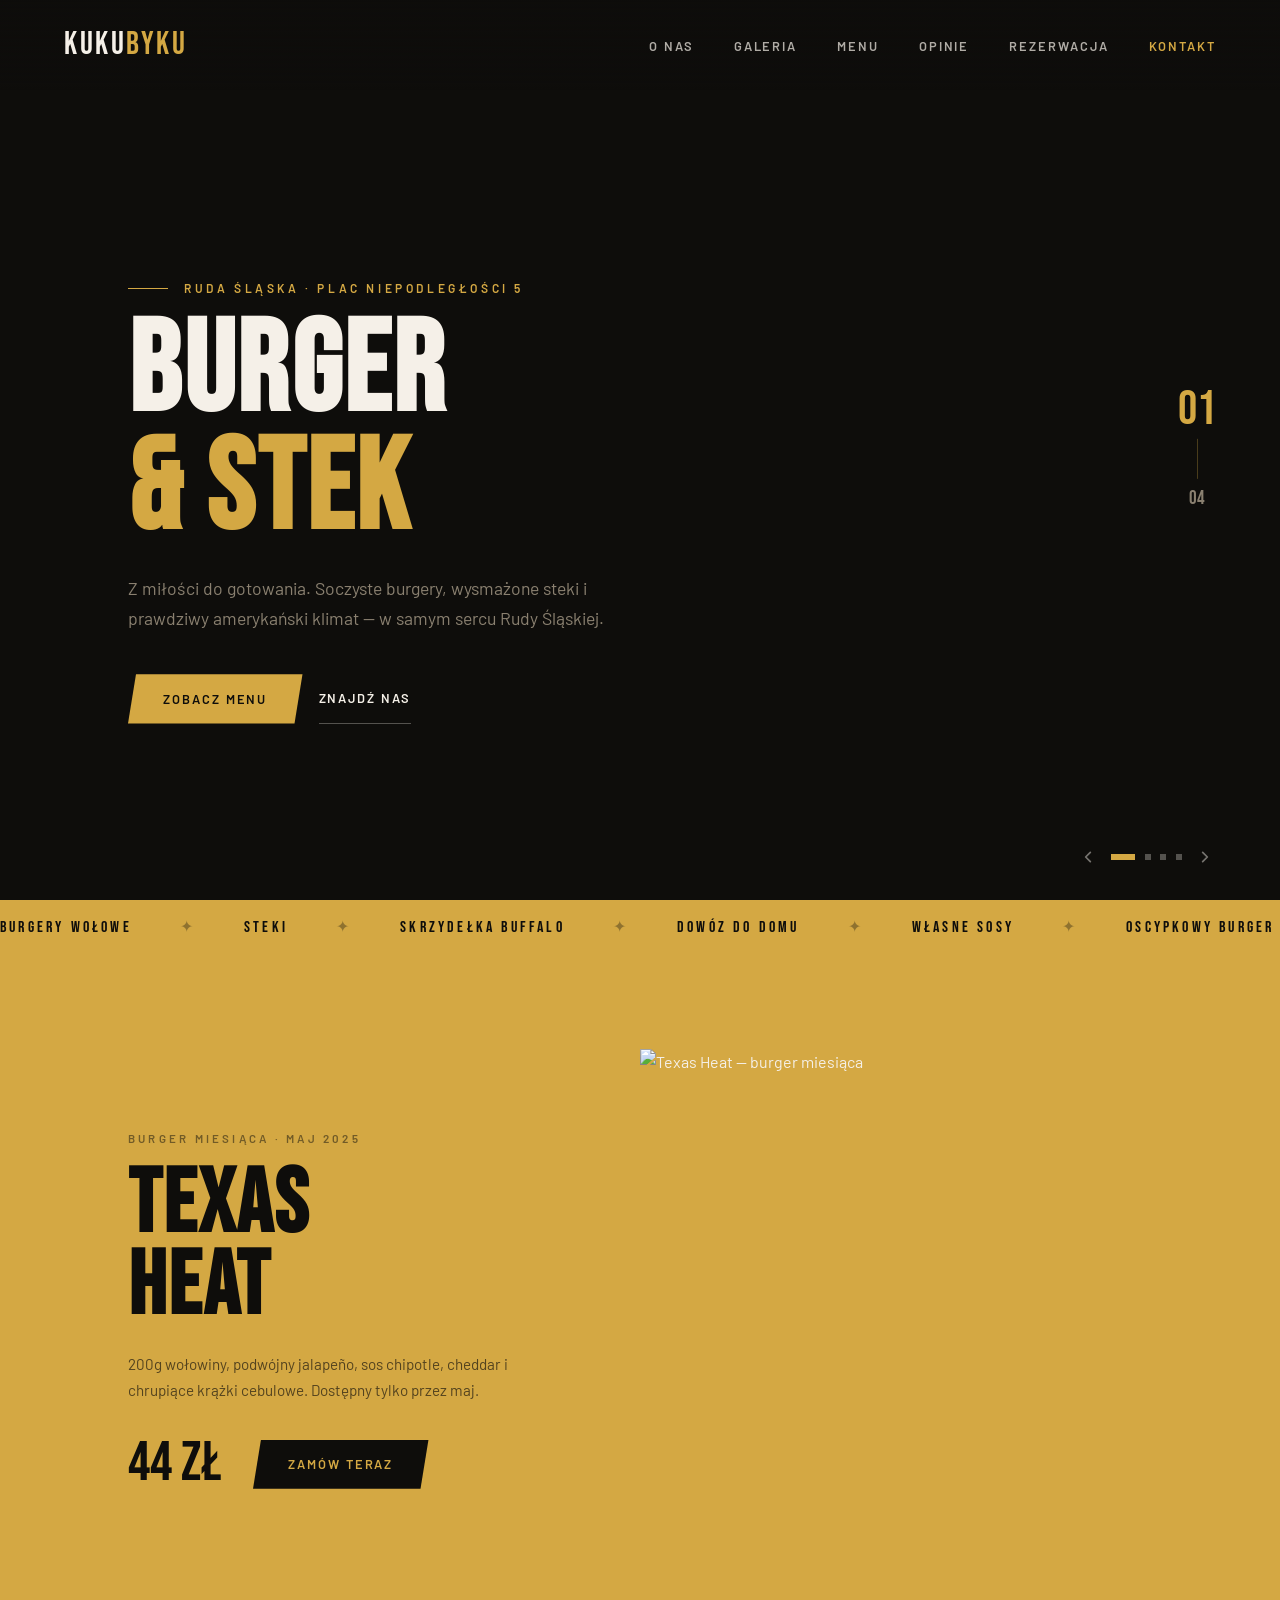
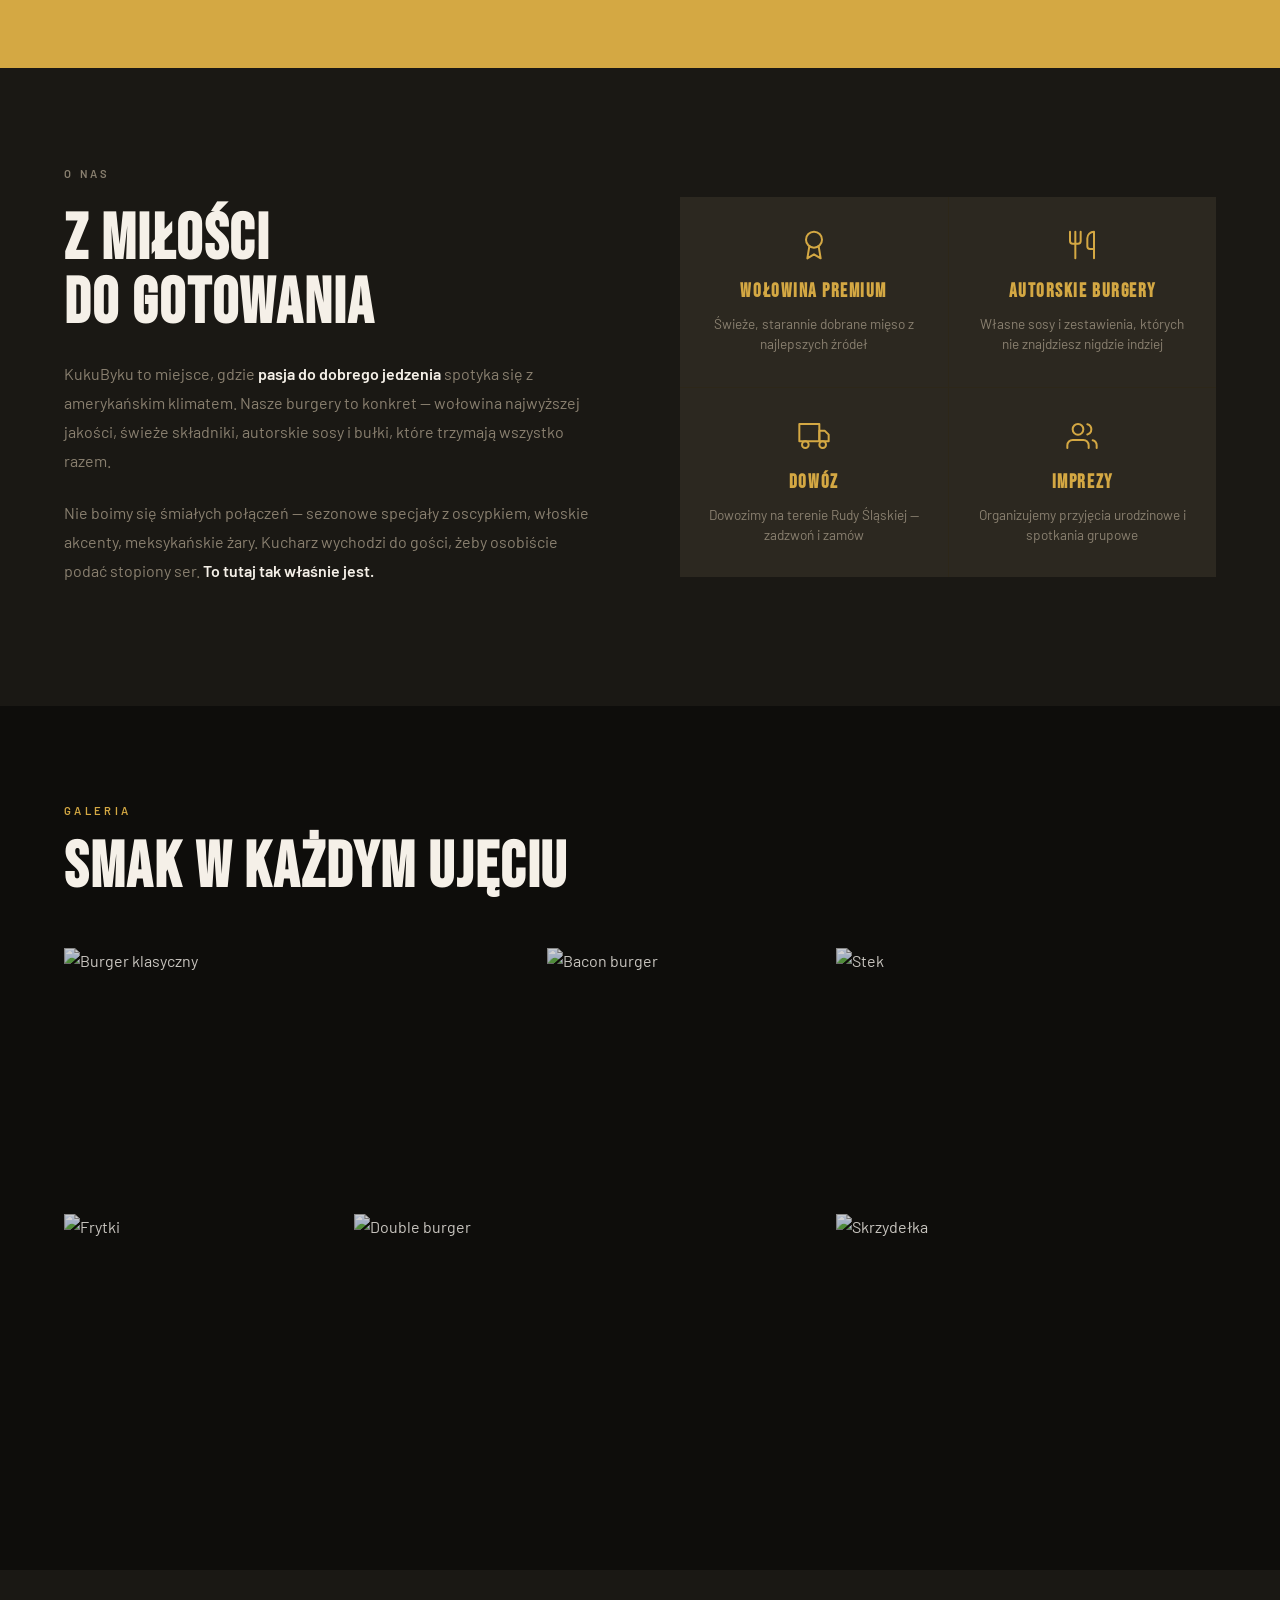
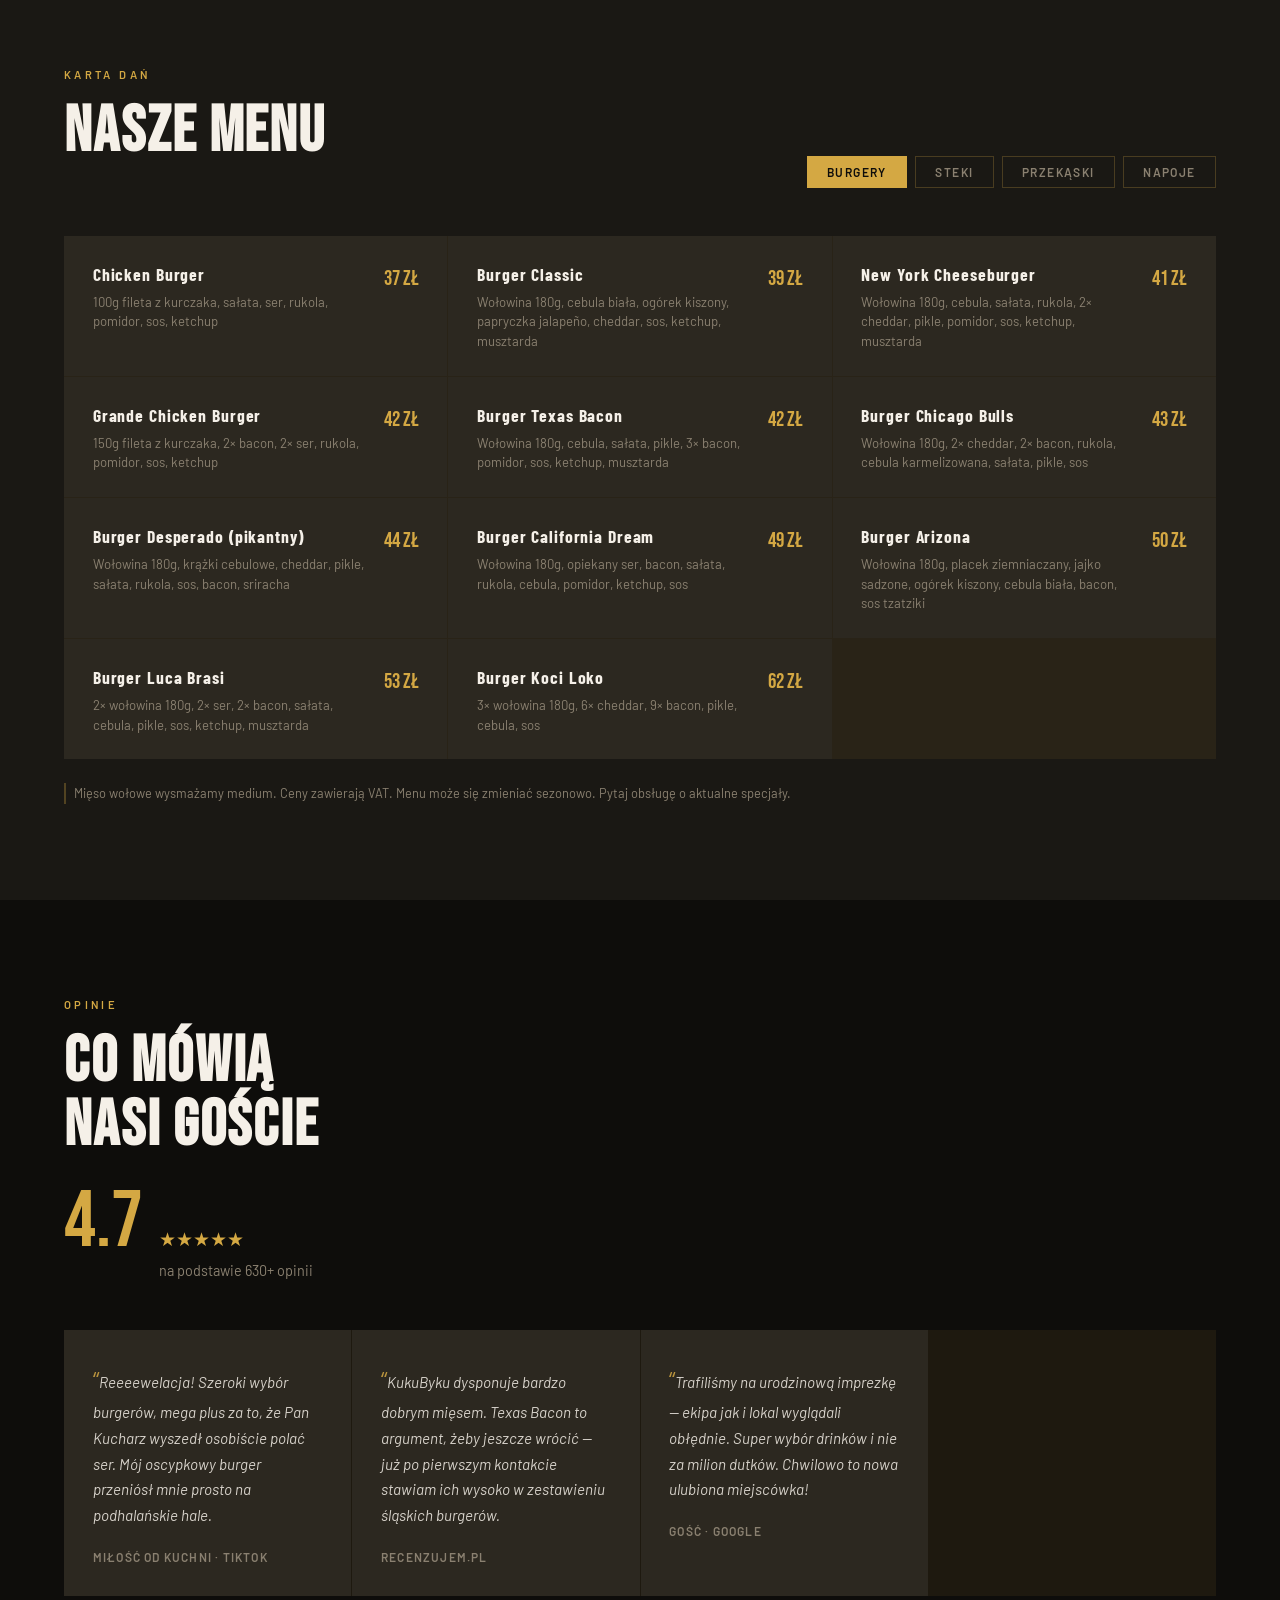
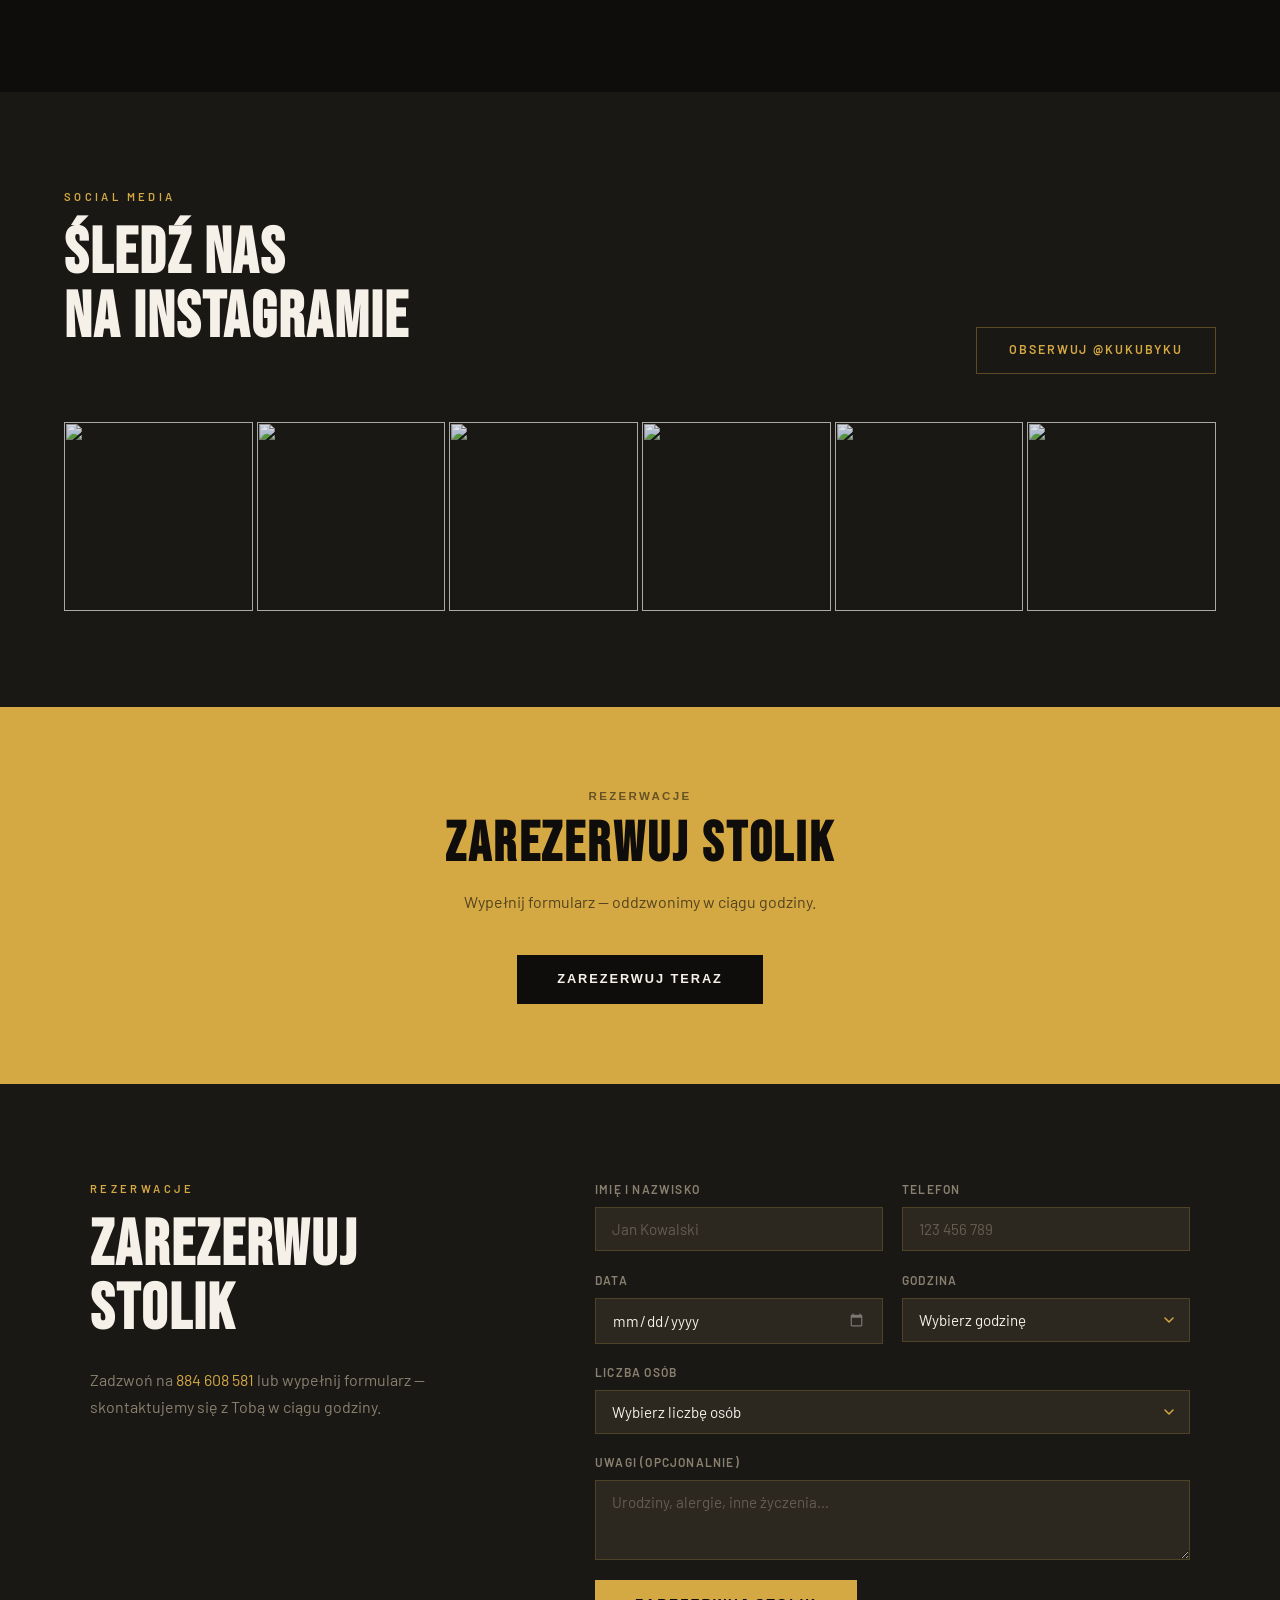
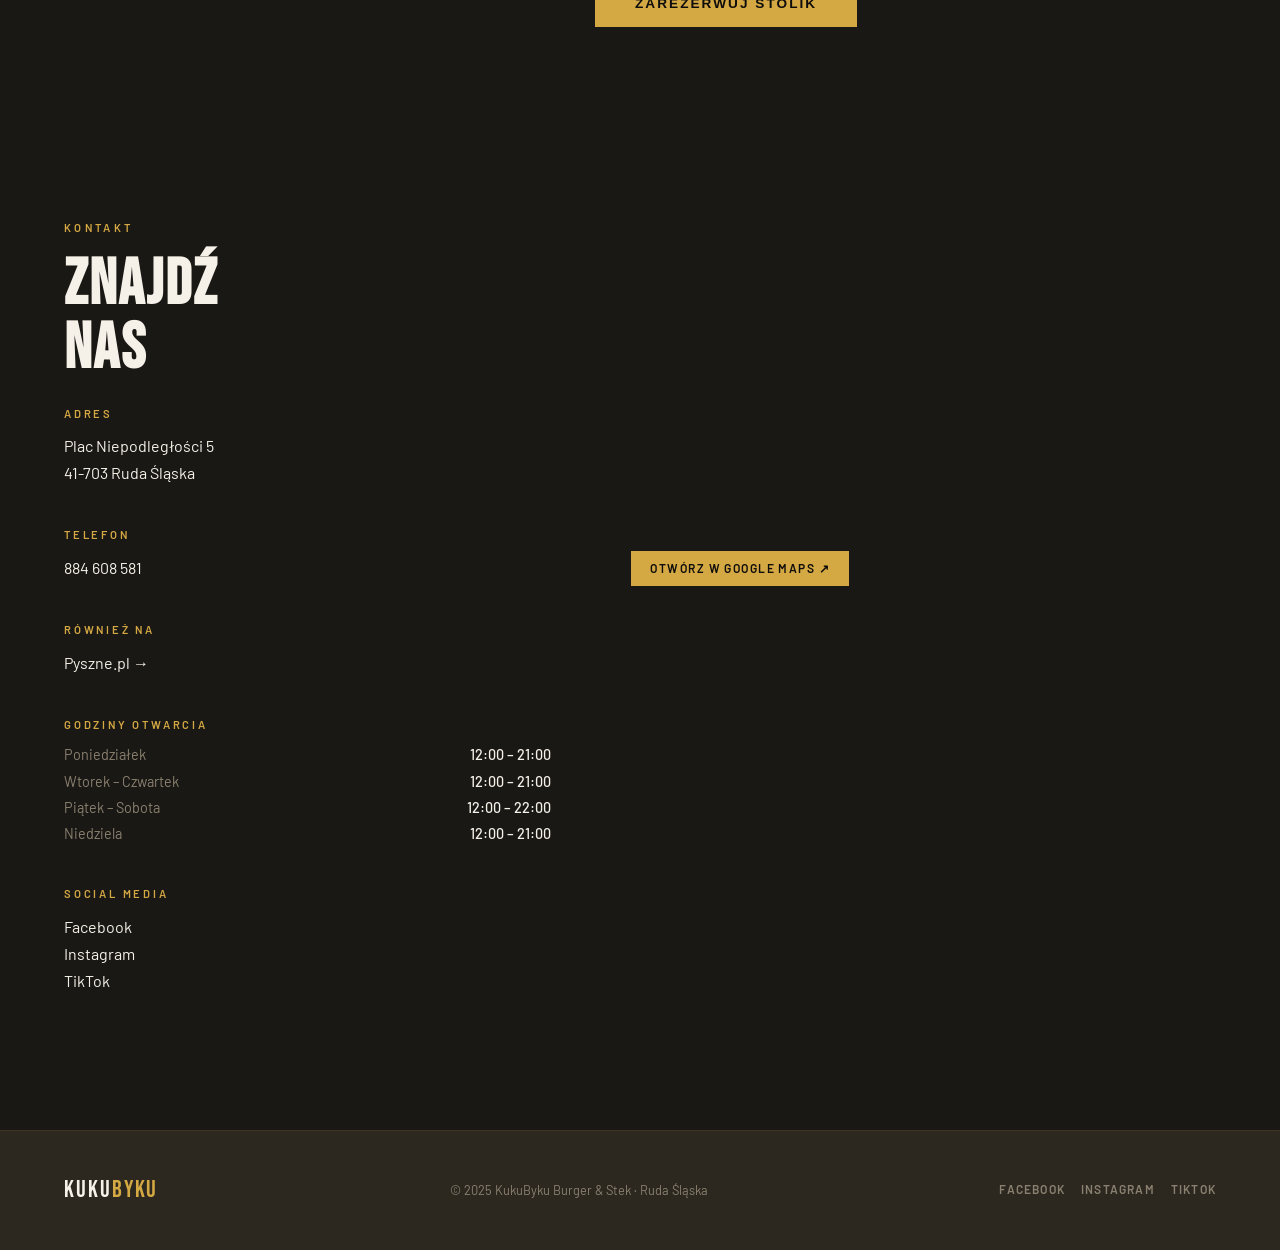
==== commit d6f222b2: "replace kukubyku burger menu with real pyszne.pl data All 11 burgers now use actual names, ingredien" ====
--- a/clients/kukubyku/index.html
+++ b/clients/kukubyku/index.html
@@ -237,12 +237,17 @@
   </div>
   <div class="menu-grid">
     <div class="menu-category active" id="cat-burgery">
-      <div class="menu-item"><div class="menu-item-info"><div class="menu-item-name">Klasyczny</div><div class="menu-item-desc">Bułka maślana, 200g wołowiny, pomidor, ogórek, cebula, sałata, ketchup, majonez</div></div><div class="menu-item-price">36 zł</div></div>
-      <div class="menu-item"><div class="menu-item-info"><div class="menu-item-name">Texas Bacon</div><div class="menu-item-desc">200g wołowiny, podwójny bekon, cheddar, sos BBQ, cebula karmelizowana, sałata</div></div><div class="menu-item-price">42 zł</div></div>
-      <div class="menu-item"><div class="menu-item-info"><div class="menu-item-name">Oscypkowy</div><div class="menu-item-desc">200g wołowiny, grillowany oscypek, bekon, sos góralski, sałata, pomidor</div></div><div class="menu-item-price">45 zł</div></div>
-      <div class="menu-item"><div class="menu-item-info"><div class="menu-item-name">Ostry Meksykanin</div><div class="menu-item-desc">200g wołowiny, jalapeño, sos chipotle, nachos, cheddar, cebula czerwona</div></div><div class="menu-item-price">43 zł</div></div>
-      <div class="menu-item"><div class="menu-item-info"><div class="menu-item-name">Double Trouble</div><div class="menu-item-desc">2x200g wołowiny, podwójny cheddar, podwójny bekon, sos autorski, ogórek kiszony</div></div><div class="menu-item-price">58 zł</div></div>
-      <div class="menu-item"><div class="menu-item-info"><div class="menu-item-name">Wege Burger</div><div class="menu-item-desc">Kotlet warzywny, awokado, pomidor suszony, rukola, sos jogurtowy z ziołami</div></div><div class="menu-item-price">38 zł</div></div>
+      <div class="menu-item"><div class="menu-item-info"><div class="menu-item-name">Chicken Burger</div><div class="menu-item-desc">100g fileta z kurczaka, sałata, ser, rukola, pomidor, sos, ketchup</div></div><div class="menu-item-price">37 zł</div></div>
+      <div class="menu-item"><div class="menu-item-info"><div class="menu-item-name">Burger Classic</div><div class="menu-item-desc">Wołowina 180g, cebula biała, ogórek kiszony, papryczka jalapeño, cheddar, sos, ketchup, musztarda</div></div><div class="menu-item-price">39 zł</div></div>
+      <div class="menu-item"><div class="menu-item-info"><div class="menu-item-name">New York Cheeseburger</div><div class="menu-item-desc">Wołowina 180g, cebula, sałata, rukola, 2× cheddar, pikle, pomidor, sos, ketchup, musztarda</div></div><div class="menu-item-price">41 zł</div></div>
+      <div class="menu-item"><div class="menu-item-info"><div class="menu-item-name">Grande Chicken Burger</div><div class="menu-item-desc">150g fileta z kurczaka, 2× bacon, 2× ser, rukola, pomidor, sos, ketchup</div></div><div class="menu-item-price">42 zł</div></div>
+      <div class="menu-item"><div class="menu-item-info"><div class="menu-item-name">Burger Texas Bacon</div><div class="menu-item-desc">Wołowina 180g, cebula, sałata, pikle, 3× bacon, pomidor, sos, ketchup, musztarda</div></div><div class="menu-item-price">42 zł</div></div>
+      <div class="menu-item"><div class="menu-item-info"><div class="menu-item-name">Burger Chicago Bulls</div><div class="menu-item-desc">Wołowina 180g, 2× cheddar, 2× bacon, rukola, cebula karmelizowana, sałata, pikle, sos</div></div><div class="menu-item-price">43 zł</div></div>
+      <div class="menu-item"><div class="menu-item-info"><div class="menu-item-name">Burger Desperado (pikantny)</div><div class="menu-item-desc">Wołowina 180g, krążki cebulowe, cheddar, pikle, sałata, rukola, sos, bacon, sriracha</div></div><div class="menu-item-price">44 zł</div></div>
+      <div class="menu-item"><div class="menu-item-info"><div class="menu-item-name">Burger California Dream</div><div class="menu-item-desc">Wołowina 180g, opiekany ser, bacon, sałata, rukola, cebula, pomidor, ketchup, sos</div></div><div class="menu-item-price">49 zł</div></div>
+      <div class="menu-item"><div class="menu-item-info"><div class="menu-item-name">Burger Arizona</div><div class="menu-item-desc">Wołowina 180g, placek ziemniaczany, jajko sadzone, ogórek kiszony, cebula biała, bacon, sos tzatziki</div></div><div class="menu-item-price">50 zł</div></div>
+      <div class="menu-item"><div class="menu-item-info"><div class="menu-item-name">Burger Luca Brasi</div><div class="menu-item-desc">2× wołowina 180g, 2× ser, 2× bacon, sałata, cebula, pikle, sos, ketchup, musztarda</div></div><div class="menu-item-price">53 zł</div></div>
+      <div class="menu-item"><div class="menu-item-info"><div class="menu-item-name">Burger Koci Loko</div><div class="menu-item-desc">3× wołowina 180g, 6× cheddar, 9× bacon, pikle, cebula, sos</div></div><div class="menu-item-price">62 zł</div></div>
     </div>
     <div class="menu-category" id="cat-steki">
       <div class="menu-item"><div class="menu-item-info"><div class="menu-item-name">Stek Rib-Eye 250g</div><div class="menu-item-desc">Wołowina premium, masło ziołowe, podawany z frytkami i sałatką</div></div><div class="menu-item-price">75 zł</div></div>
@@ -251,7 +256,7 @@
     </div>
     <div class="menu-category" id="cat-przekaski">
       <div class="menu-item"><div class="menu-item-info"><div class="menu-item-name">Skrzydełka Buffalo (8 szt.)</div><div class="menu-item-desc">Pikantne skrzydełka w sosie Buffalo, sos blue cheese, seler</div></div><div class="menu-item-price">32 zł</div></div>
-      <div class="menu-item"><div class="menu-item-info"><div class="menu-item-name">Frytki Belgijskie</div><div class="menu-item-desc">Podwójnie smażone, z sosem belgijskim lub majonezem</div></div><div class="menu-item-price">16 zł</div></div>
+      <div class="menu-item"><div class="menu-item-info"><div class="menu-item-name">Frytki Belgijskie</div><div class="menu-item-desc">Podwójnie smażone, z sosem belgijskim lub majonezem</div></div><div class="menu-item-price">od 14 zł</div></div>
       <div class="menu-item"><div class="menu-item-info"><div class="menu-item-name">Krążki Cebulowe (10 szt.)</div><div class="menu-item-desc">Chrupiące, panierowane, sos cheddarowy</div></div><div class="menu-item-price">18 zł</div></div>
       <div class="menu-item"><div class="menu-item-info"><div class="menu-item-name">Nachosy z Dipami</div><div class="menu-item-desc">Tortilla chips, salsa pomidorowa, guacamole, kwaśna śmietana</div></div><div class="menu-item-price">22 zł</div></div>
     </div>
@@ -262,7 +267,7 @@
       <div class="menu-item"><div class="menu-item-info"><div class="menu-item-name">Woda / Soki</div><div class="menu-item-desc">Gazowana, niegazowana, soki owocowe</div></div><div class="menu-item-price">8 zł</div></div>
     </div>
   </div>
-  <p class="menu-note">Ceny zawierają VAT. Menu może się zmieniać sezonowo. Pytaj obsługę o aktualne specjały.</p>
+  <p class="menu-note">Mięso wołowe wysmażamy medium. Ceny zawierają VAT. Menu może się zmieniać sezonowo. Pytaj obsługę o aktualne specjały.</p>
 </section>
 
 <section class="reviews" id="opinie">
--- a/clients/kukubyku/styles.css
+++ b/clients/kukubyku/styles.css
@@ -211,9 +211,9 @@
 .insta-hover { position: absolute; inset: 0; display: flex; align-items: center; justify-content: center; opacity: 0; transition: opacity 0.3s; }
 .insta-hover span { color: #fff; font-weight: 600; font-size: 1rem; letter-spacing: 0.05em; }
 .insta-item:hover .insta-hover { opacity: 1; }
-#back-to-top { position: fixed; bottom: 2rem; right: 2rem; width: 44px; height: 44px; background: var(--gold); color: var(--black); border: none; cursor: pointer; display: flex; align-items: center; justify-content: center; opacity: 0; transform: translateY(12px); transition: opacity 0.25s ease, transform 0.25s ease; z-index: 150; }
+#back-to-top { position: fixed; bottom: 2rem; right: 2rem; width: 44px; height: 44px; background: var(--gold); color: var(--black); border: none; cursor: pointer; display: flex; align-items: center; justify-content: center; opacity: 0; pointer-events: none; transform: translateY(12px); transition: opacity 0.25s ease, transform 0.25s ease; z-index: 150; }
 #back-to-top:hover { background: var(--gold-light); }
-#back-to-top.visible { opacity: 1; transform: translateY(0); }
+#back-to-top.visible { opacity: 1; pointer-events: auto; transform: translateY(0); }
 .will-reveal { opacity: 0; transform: translateY(20px); transition: opacity 0.55s ease, transform 0.55s ease; }
 .will-reveal.revealed { opacity: 1; transform: translateY(0); }
 .hamburger { display: none; flex-direction: column; gap: 5px; background: none; border: none; cursor: pointer; padding: 4px; }
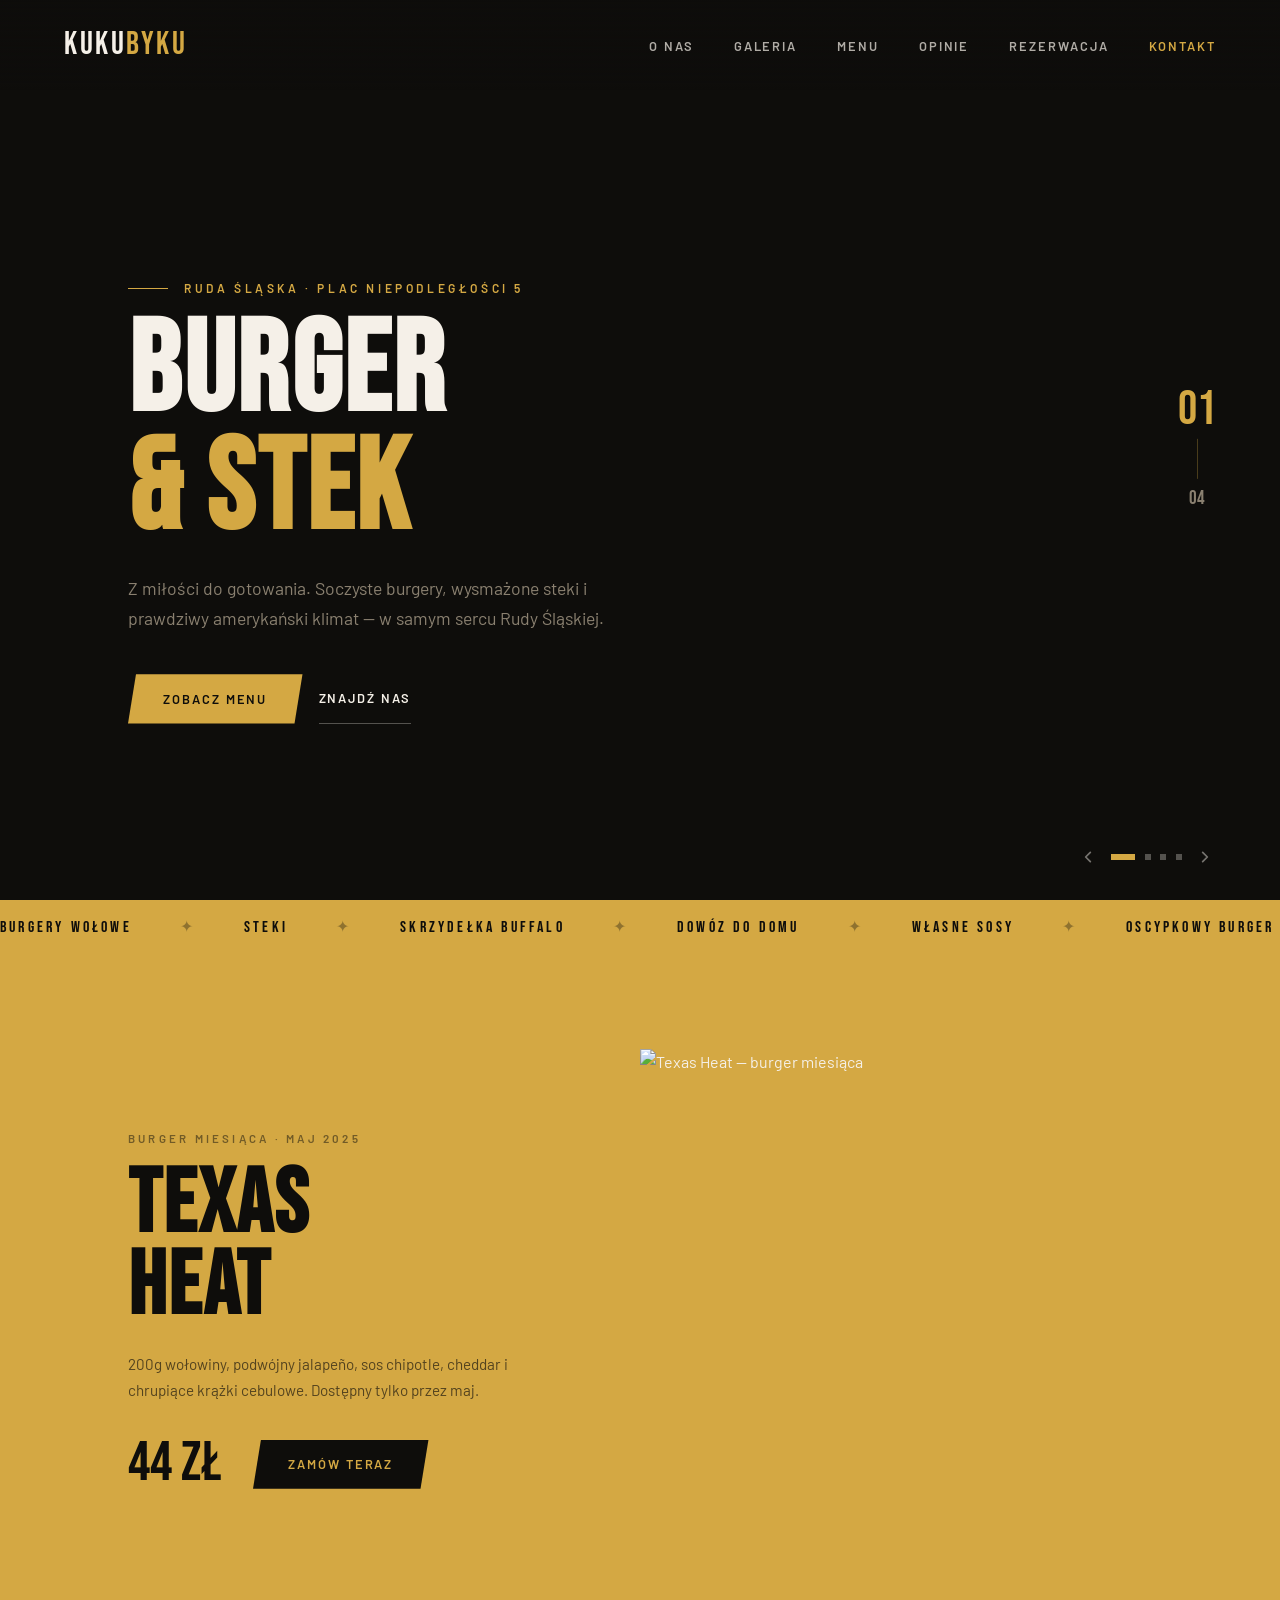
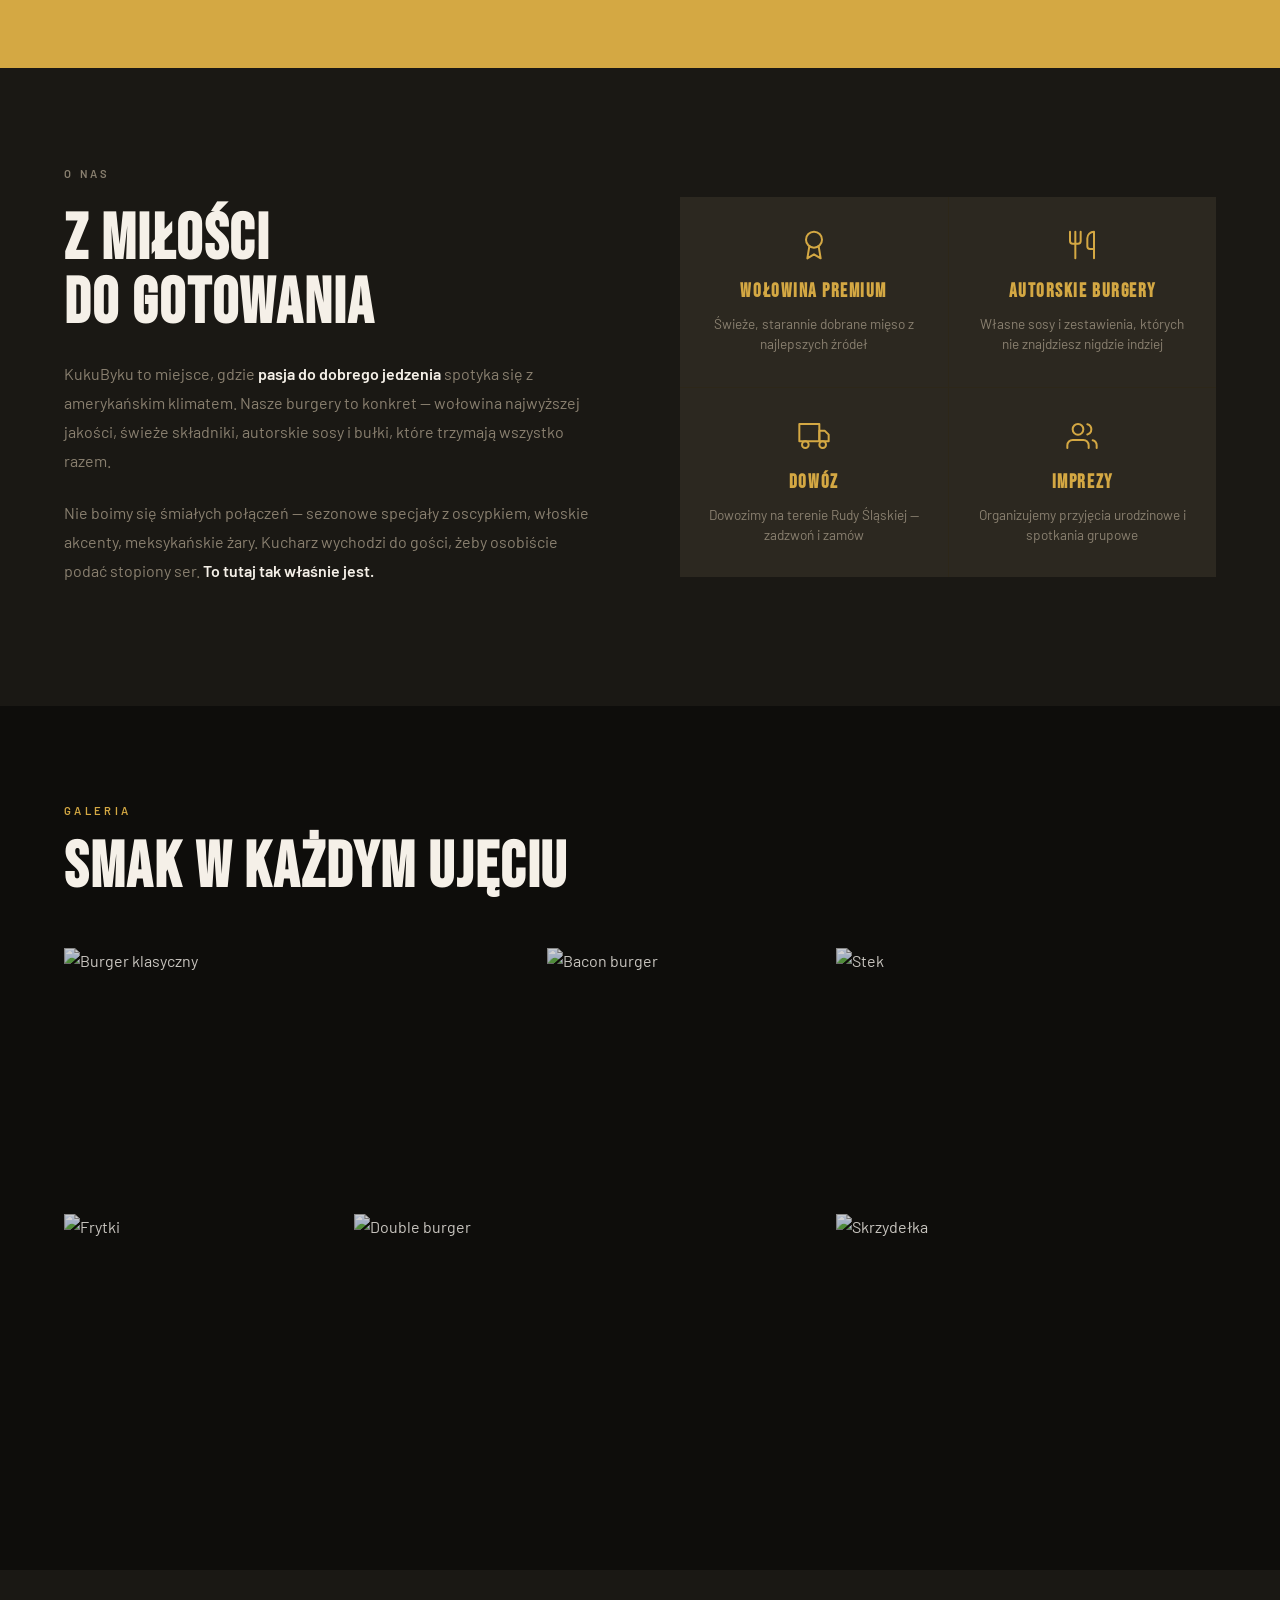
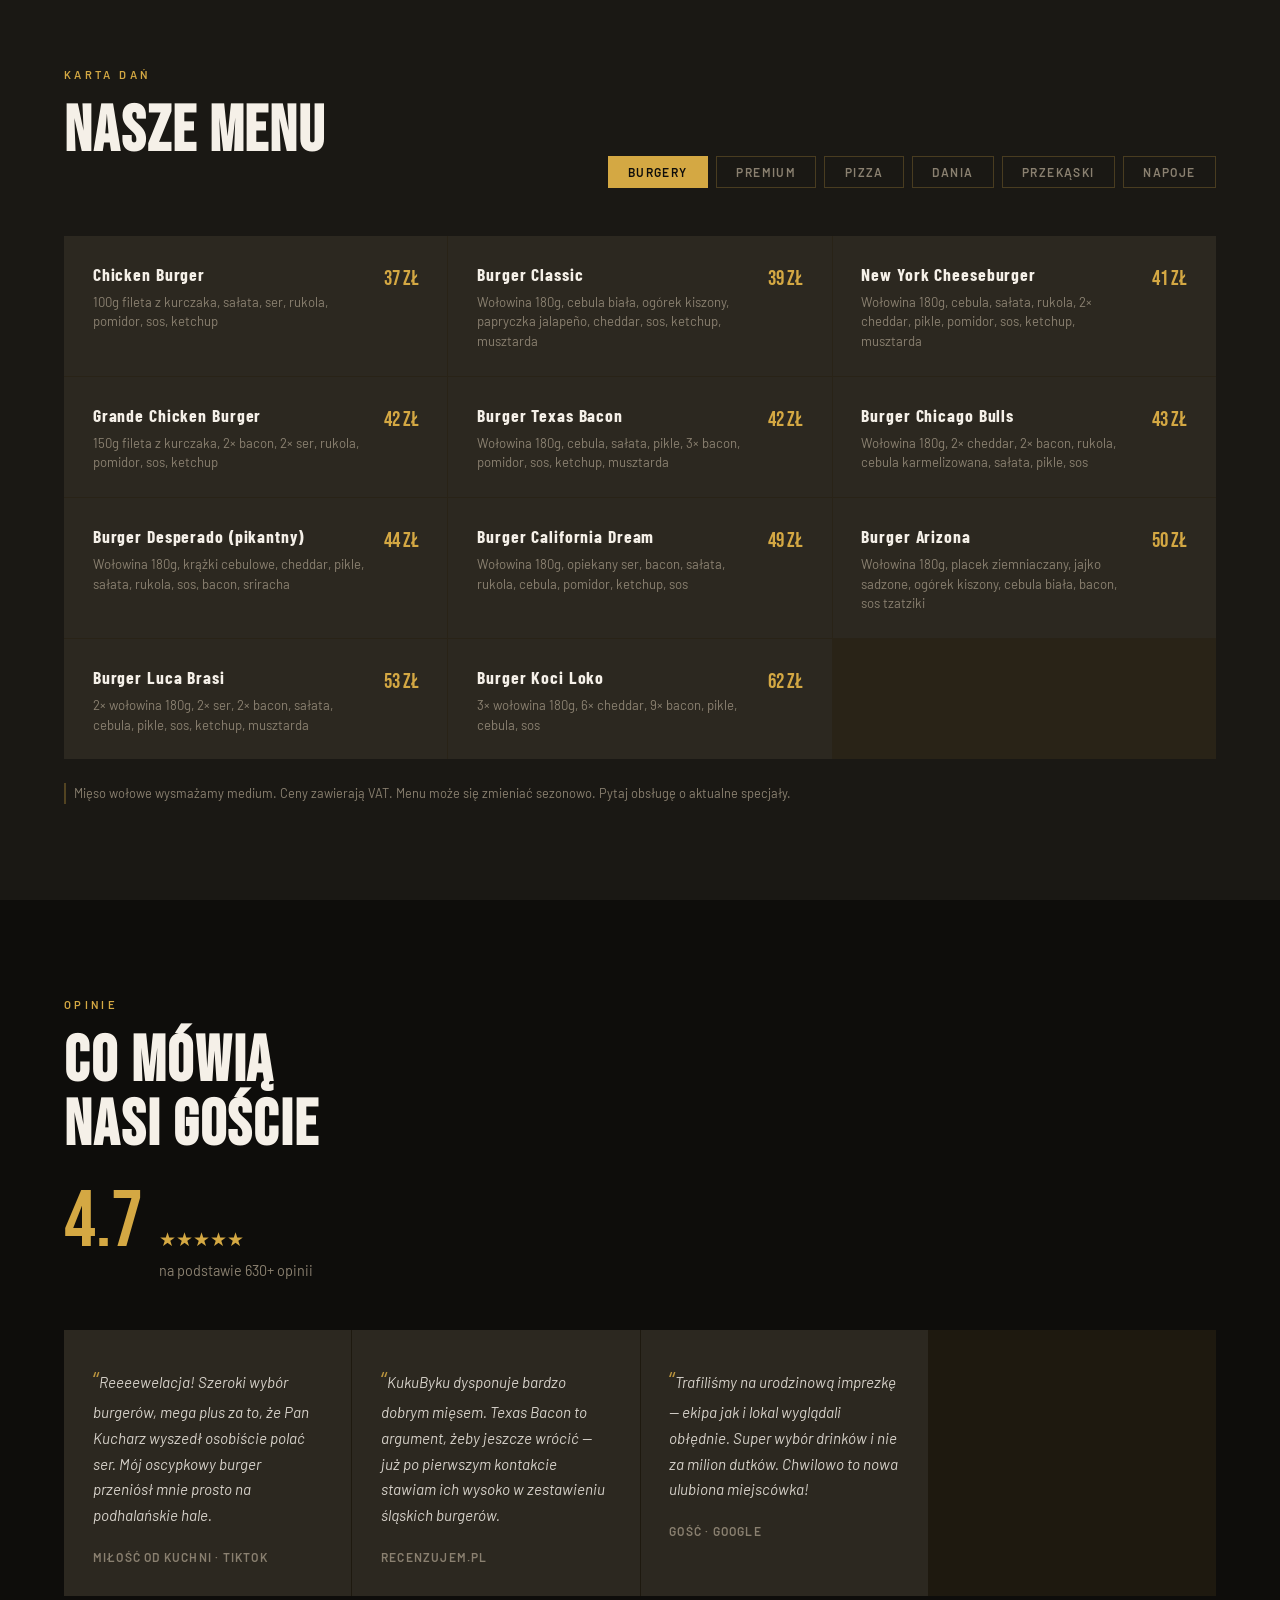
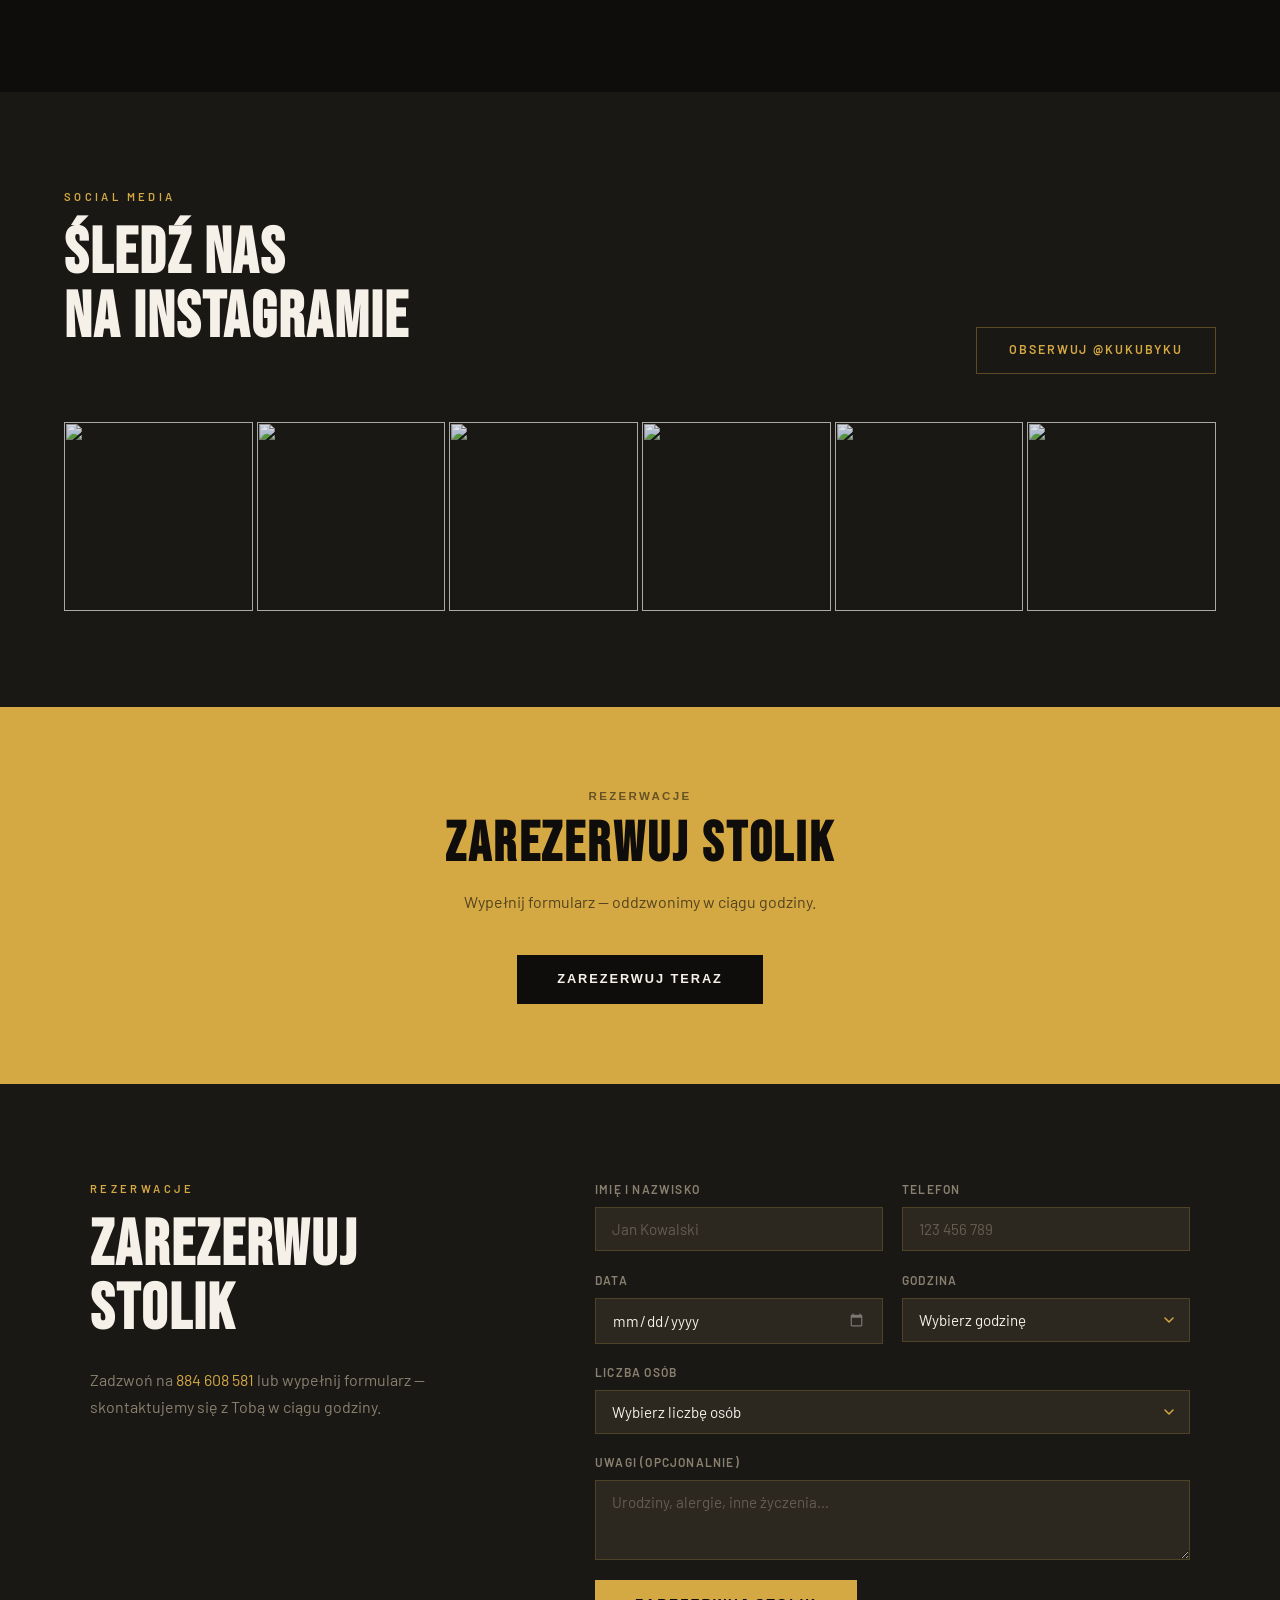
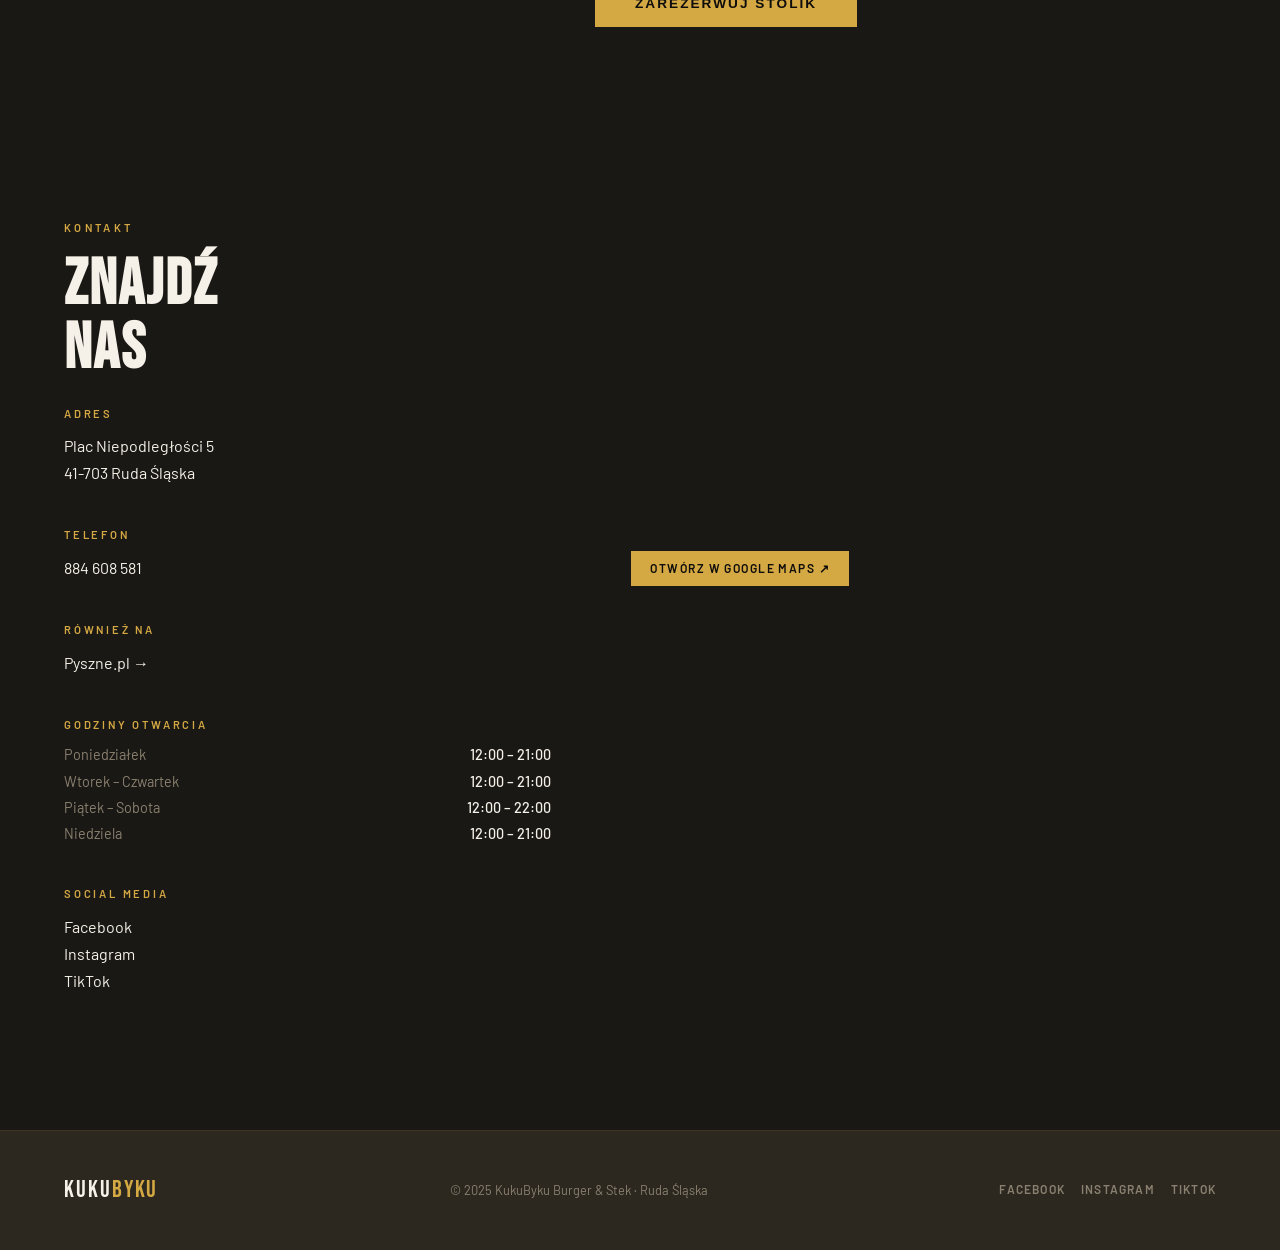
==== commit 3c992f27: "expand kukubyku menu with all real pyszne.pl categories Add Premium burgers (Ciupaga, El Harnaś), 12" ====
--- a/clients/kukubyku/index.html
+++ b/clients/kukubyku/index.html
@@ -230,7 +230,9 @@
     <div><p class="section-label">Karta dań</p><h2 class="section-title">Nasze menu</h2></div>
     <div class="menu-tabs">
       <button class="tab-btn active" onclick="showTab('burgery',this)">Burgery</button>
-      <button class="tab-btn" onclick="showTab('steki',this)">Steki</button>
+      <button class="tab-btn" onclick="showTab('premium',this)">Premium</button>
+      <button class="tab-btn" onclick="showTab('pizza',this)">Pizza</button>
+      <button class="tab-btn" onclick="showTab('dania',this)">Dania</button>
       <button class="tab-btn" onclick="showTab('przekaski',this)">Przekąski</button>
       <button class="tab-btn" onclick="showTab('napoje',this)">Napoje</button>
     </div>
@@ -249,22 +251,45 @@
       <div class="menu-item"><div class="menu-item-info"><div class="menu-item-name">Burger Luca Brasi</div><div class="menu-item-desc">2× wołowina 180g, 2× ser, 2× bacon, sałata, cebula, pikle, sos, ketchup, musztarda</div></div><div class="menu-item-price">53 zł</div></div>
       <div class="menu-item"><div class="menu-item-info"><div class="menu-item-name">Burger Koci Loko</div><div class="menu-item-desc">3× wołowina 180g, 6× cheddar, 9× bacon, pikle, cebula, sos</div></div><div class="menu-item-price">62 zł</div></div>
     </div>
-    <div class="menu-category" id="cat-steki">
-      <div class="menu-item"><div class="menu-item-info"><div class="menu-item-name">Stek Rib-Eye 250g</div><div class="menu-item-desc">Wołowina premium, masło ziołowe, podawany z frytkami i sałatką</div></div><div class="menu-item-price">75 zł</div></div>
-      <div class="menu-item"><div class="menu-item-info"><div class="menu-item-name">Stek Sirloin 300g</div><div class="menu-item-desc">Polędwica wołowa, sos pieprzowy lub grzybowy, ziemniaki pieczone</div></div><div class="menu-item-price">82 zł</div></div>
-      <div class="menu-item"><div class="menu-item-info"><div class="menu-item-name">Stek T-Bone 400g</div><div class="menu-item-desc">Klasyczny T-bone, masło truflowe, frytki belgijskie, sos chimichurri</div></div><div class="menu-item-price">110 zł</div></div>
+    <div class="menu-category" id="cat-premium">
+      <div class="menu-item"><div class="menu-item-info"><div class="menu-item-name">Burger Ciupaga</div><div class="menu-item-desc">Wołowina 180g, opiekany ser camembert, sałata, bekon, pikantny sos serowy</div></div><div class="menu-item-price">48 zł</div></div>
+      <div class="menu-item"><div class="menu-item-info"><div class="menu-item-name">Burger El Harnaś</div><div class="menu-item-desc">Wołowina 180g, 3× bekon, 2× oscypek, sałata, żurawina, sos chilli-majo</div></div><div class="menu-item-price">51 zł</div></div>
+    </div>
+    <div class="menu-category" id="cat-pizza">
+      <div class="menu-item"><div class="menu-item-info"><div class="menu-item-name">Pizza Margherita</div><div class="menu-item-desc">Sos, ser mozzarella</div></div><div class="menu-item-price">37 zł</div></div>
+      <div class="menu-item"><div class="menu-item-info"><div class="menu-item-name">Pizza Salame</div><div class="menu-item-desc">Sos, ser mozzarella, salami</div></div><div class="menu-item-price">39 zł</div></div>
+      <div class="menu-item"><div class="menu-item-info"><div class="menu-item-name">Pizza Prosciutto</div><div class="menu-item-desc">Sos, ser mozzarella, szynka</div></div><div class="menu-item-price">41 zł</div></div>
+      <div class="menu-item"><div class="menu-item-info"><div class="menu-item-name">Pizza Prosciutto e Funghi</div><div class="menu-item-desc">Sos, ser mozzarella, szynka, pieczarki</div></div><div class="menu-item-price">41 zł</div></div>
+      <div class="menu-item"><div class="menu-item-info"><div class="menu-item-name">Pizza Prosciutto Crudo</div><div class="menu-item-desc">Sos, ser mozzarella, szynka parmeńska, rukola</div></div><div class="menu-item-price">45 zł</div></div>
+      <div class="menu-item"><div class="menu-item-info"><div class="menu-item-name">Pizza Chorizo</div><div class="menu-item-desc">Sos, ser mozzarella, kiełbasa chorizo, pomidorki koktajlowe</div></div><div class="menu-item-price">47 zł</div></div>
+      <div class="menu-item"><div class="menu-item-info"><div class="menu-item-name">Pizza Tonno e Cipolla</div><div class="menu-item-desc">Sos, ser mozzarella, tuńczyk, cebula</div></div><div class="menu-item-price">47 zł</div></div>
+      <div class="menu-item"><div class="menu-item-info"><div class="menu-item-name">Pizza Hawajska</div><div class="menu-item-desc">Sos, ser mozzarella, szynka, ananas</div></div><div class="menu-item-price">47 zł</div></div>
+      <div class="menu-item"><div class="menu-item-info"><div class="menu-item-name">Pizza Prosciutto e Rukola</div><div class="menu-item-desc">Sos, ser mozzarella, szynka parmeńska, rukola, pomidorki, parmezan, oliwa z oliwek</div></div><div class="menu-item-price">49 zł</div></div>
+      <div class="menu-item"><div class="menu-item-info"><div class="menu-item-name">Pizza Capricciosa</div><div class="menu-item-desc">Sos, ser mozzarella, szynka, pieczarki, karczochy, oliwki</div></div><div class="menu-item-price">49 zł</div></div>
+      <div class="menu-item"><div class="menu-item-info"><div class="menu-item-name">Pizza Pepperoni</div><div class="menu-item-desc">Sos, ser mozzarella di bufalo, salami pikantne, jalapeño, cebula czerwona</div></div><div class="menu-item-price">49 zł</div></div>
+      <div class="menu-item"><div class="menu-item-info"><div class="menu-item-name">Pizza Calzone</div><div class="menu-item-desc">Sos, ser mozzarella, szynka, pieczarki, cebula, oliwa czosnkowa</div></div><div class="menu-item-price">49 zł</div></div>
+    </div>
+    <div class="menu-category" id="cat-dania">
+      <div class="menu-item"><div class="menu-item-info"><div class="menu-item-name">Gyros drobiowy</div><div class="menu-item-desc">Frytki, mix sałat, tzatziki</div></div><div class="menu-item-price">44 zł</div></div>
+      <div class="menu-item"><div class="menu-item-info"><div class="menu-item-name">Smażony ser</div><div class="menu-item-desc">Frytki, surówka z pora, sos tatarski</div></div><div class="menu-item-price">44 zł</div></div>
     </div>
     <div class="menu-category" id="cat-przekaski">
-      <div class="menu-item"><div class="menu-item-info"><div class="menu-item-name">Skrzydełka Buffalo (8 szt.)</div><div class="menu-item-desc">Pikantne skrzydełka w sosie Buffalo, sos blue cheese, seler</div></div><div class="menu-item-price">32 zł</div></div>
-      <div class="menu-item"><div class="menu-item-info"><div class="menu-item-name">Frytki Belgijskie</div><div class="menu-item-desc">Podwójnie smażone, z sosem belgijskim lub majonezem</div></div><div class="menu-item-price">od 14 zł</div></div>
-      <div class="menu-item"><div class="menu-item-info"><div class="menu-item-name">Krążki Cebulowe (10 szt.)</div><div class="menu-item-desc">Chrupiące, panierowane, sos cheddarowy</div></div><div class="menu-item-price">18 zł</div></div>
-      <div class="menu-item"><div class="menu-item-info"><div class="menu-item-name">Nachosy z Dipami</div><div class="menu-item-desc">Tortilla chips, salsa pomidorowa, guacamole, kwaśna śmietana</div></div><div class="menu-item-price">22 zł</div></div>
+      <div class="menu-item"><div class="menu-item-info"><div class="menu-item-name">Frytki belgijskie</div><div class="menu-item-desc"></div></div><div class="menu-item-price">od 14 zł</div></div>
+      <div class="menu-item"><div class="menu-item-info"><div class="menu-item-name">Frytki dla dzieci</div><div class="menu-item-desc">Długie i cienkie</div></div><div class="menu-item-price">od 14 zł</div></div>
+      <div class="menu-item"><div class="menu-item-info"><div class="menu-item-name">Nuggetsy łagodne 200g</div><div class="menu-item-desc"></div></div><div class="menu-item-price">27 zł</div></div>
+      <div class="menu-item"><div class="menu-item-info"><div class="menu-item-name">Stripsy z kurczaka pikantne 200g</div><div class="menu-item-desc"></div></div><div class="menu-item-price">27 zł</div></div>
+      <div class="menu-item"><div class="menu-item-info"><div class="menu-item-name">Krążki cebulowe 8 szt.</div><div class="menu-item-desc"></div></div><div class="menu-item-price">30 zł</div></div>
     </div>
     <div class="menu-category" id="cat-napoje">
-      <div class="menu-item"><div class="menu-item-info"><div class="menu-item-name">Craft Cola</div><div class="menu-item-desc">Rzemieślnicza cola, podawana z lodem i limonką</div></div><div class="menu-item-price">12 zł</div></div>
-      <div class="menu-item"><div class="menu-item-info"><div class="menu-item-name">Lemoniada domowa</div><div class="menu-item-desc">Świeże cytryny, mięta, cukier trzcinowy</div></div><div class="menu-item-price">14 zł</div></div>
-      <div class="menu-item"><div class="menu-item-info"><div class="menu-item-name">Piwo z kranu</div><div class="menu-item-desc">Pytaj obsługę o aktualną kartę piw rzemieślniczych</div></div><div class="menu-item-price">od 14 zł</div></div>
-      <div class="menu-item"><div class="menu-item-info"><div class="menu-item-name">Woda / Soki</div><div class="menu-item-desc">Gazowana, niegazowana, soki owocowe</div></div><div class="menu-item-price">8 zł</div></div>
+      <div class="menu-item"><div class="menu-item-info"><div class="menu-item-name">Pepsi 0,25l</div><div class="menu-item-desc"></div></div><div class="menu-item-price">11 zł</div></div>
+      <div class="menu-item"><div class="menu-item-info"><div class="menu-item-name">Pepsi Zero Cukru 0,25l</div><div class="menu-item-desc"></div></div><div class="menu-item-price">11 zł</div></div>
+      <div class="menu-item"><div class="menu-item-info"><div class="menu-item-name">Mirinda Orange 0,25l</div><div class="menu-item-desc"></div></div><div class="menu-item-price">11 zł</div></div>
+      <div class="menu-item"><div class="menu-item-info"><div class="menu-item-name">7Up 0,25l</div><div class="menu-item-desc"></div></div><div class="menu-item-price">11 zł</div></div>
+      <div class="menu-item"><div class="menu-item-info"><div class="menu-item-name">Lipton Ice Tea zielona 0,25l</div><div class="menu-item-desc"></div></div><div class="menu-item-price">11 zł</div></div>
+      <div class="menu-item"><div class="menu-item-info"><div class="menu-item-name">Lipton Ice Tea brzoskwiniowa 0,25l</div><div class="menu-item-desc"></div></div><div class="menu-item-price">11 zł</div></div>
+      <div class="menu-item"><div class="menu-item-info"><div class="menu-item-name">Toma Nektar z czarnej porzeczki 0,25l</div><div class="menu-item-desc"></div></div><div class="menu-item-price">11 zł</div></div>
+      <div class="menu-item"><div class="menu-item-info"><div class="menu-item-name">Toma Sok jabłkowy 0,25l</div><div class="menu-item-desc"></div></div><div class="menu-item-price">11 zł</div></div>
+      <div class="menu-item"><div class="menu-item-info"><div class="menu-item-name">Toma Sok pomarańczowy 0,25l</div><div class="menu-item-desc"></div></div><div class="menu-item-price">11 zł</div></div>
     </div>
   </div>
   <p class="menu-note">Mięso wołowe wysmażamy medium. Ceny zawierają VAT. Menu może się zmieniać sezonowo. Pytaj obsługę o aktualne specjały.</p>
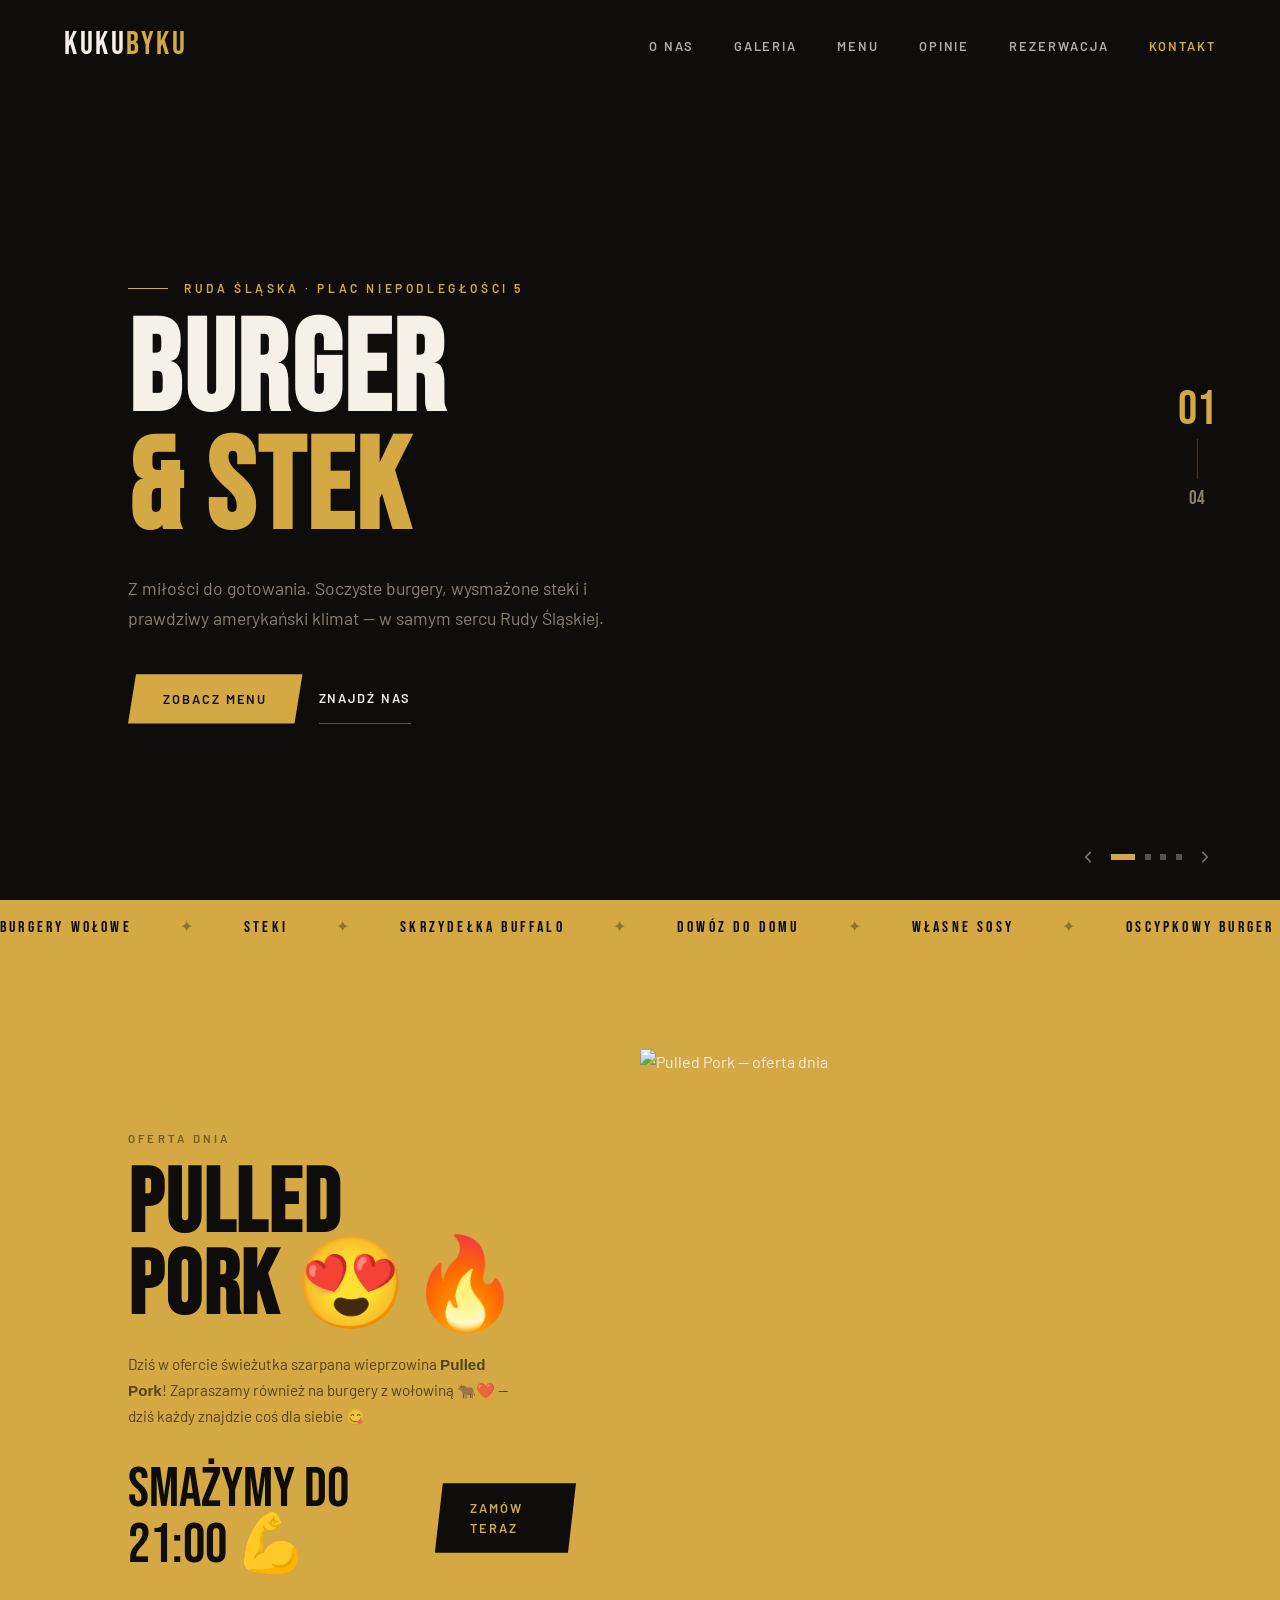
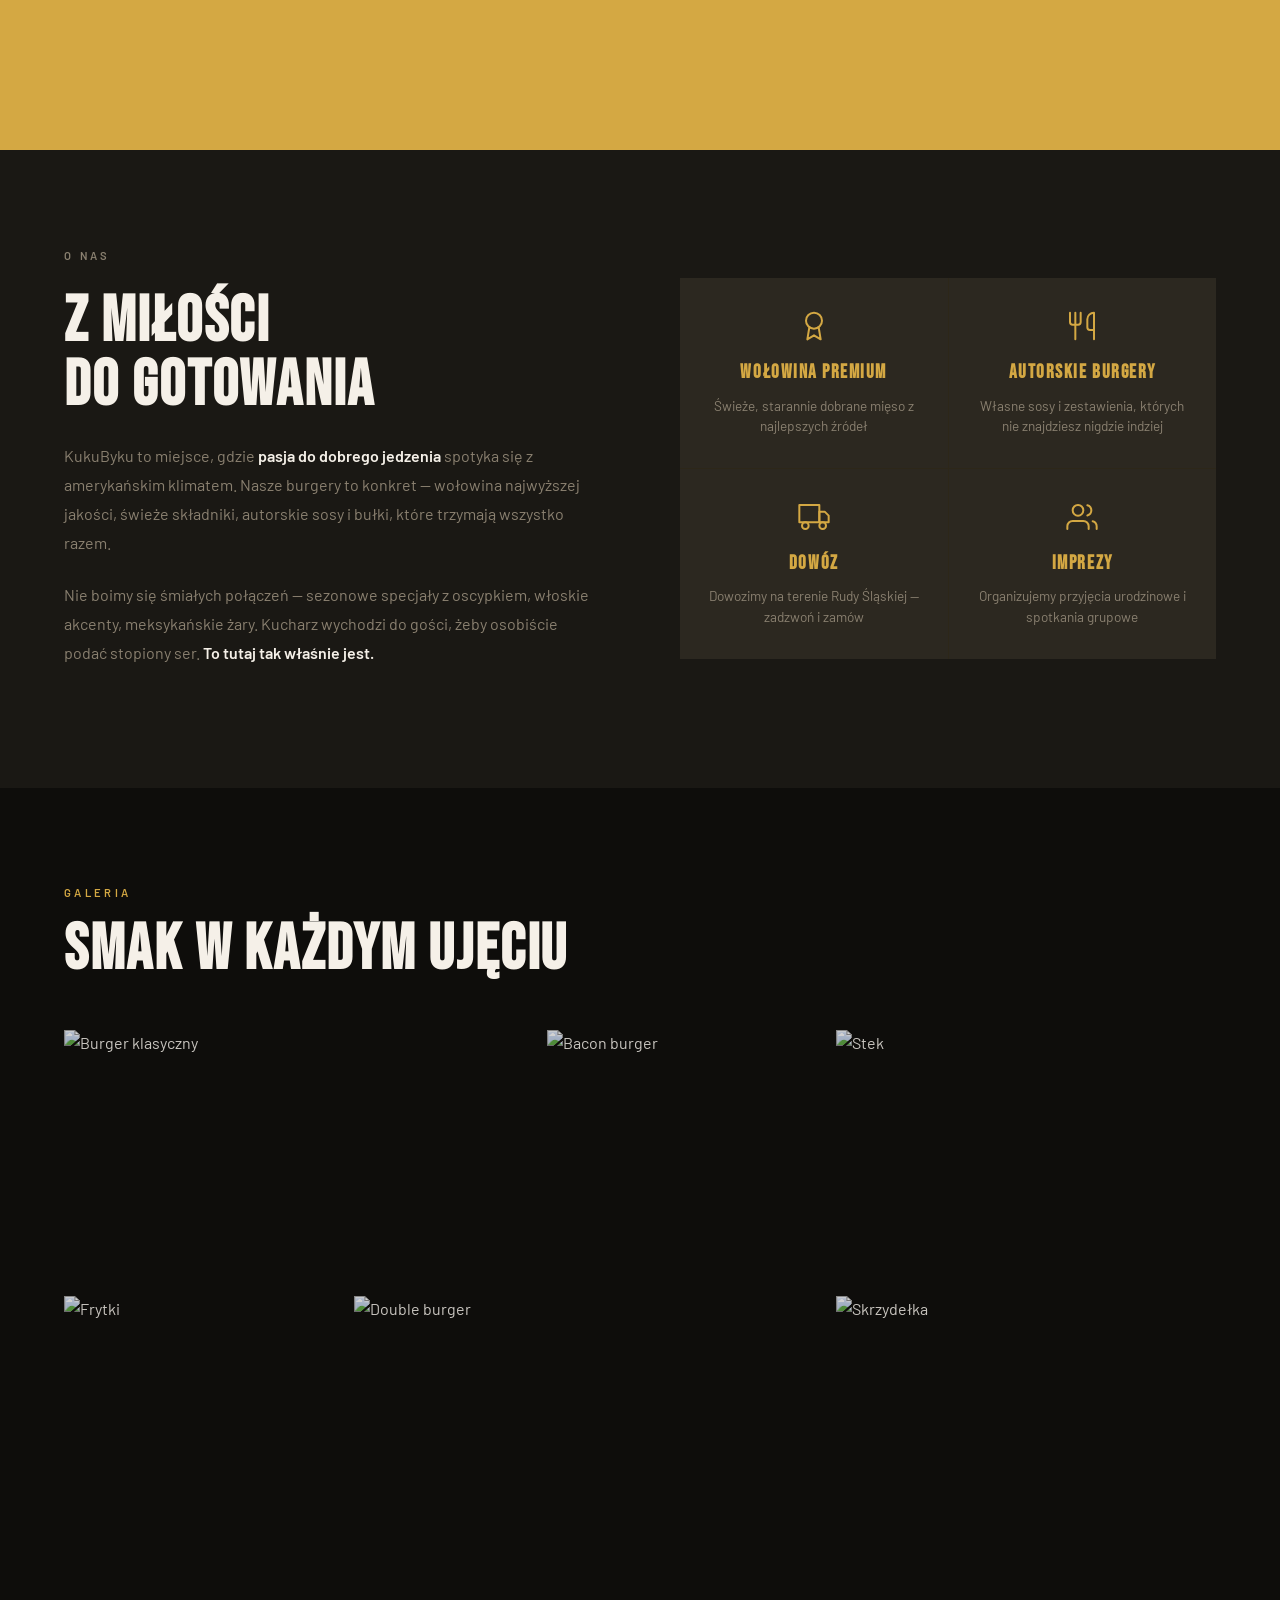
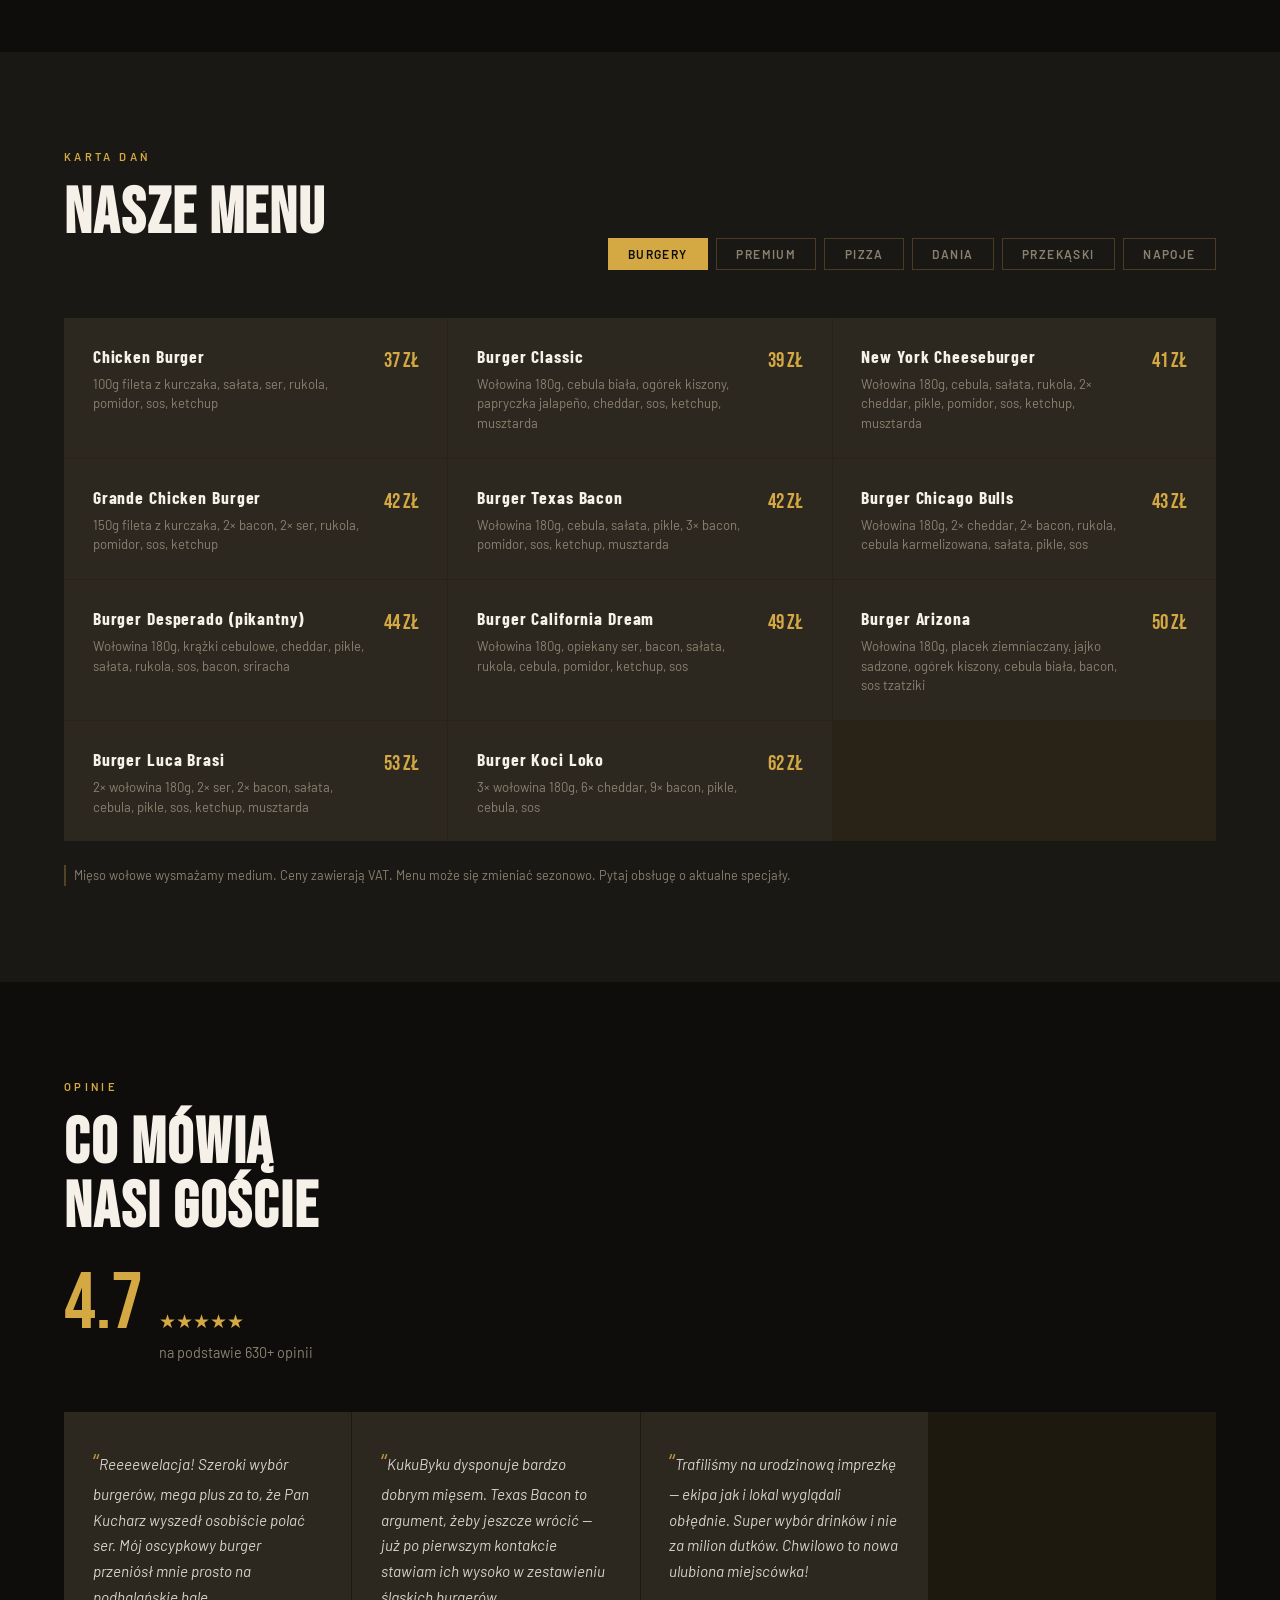
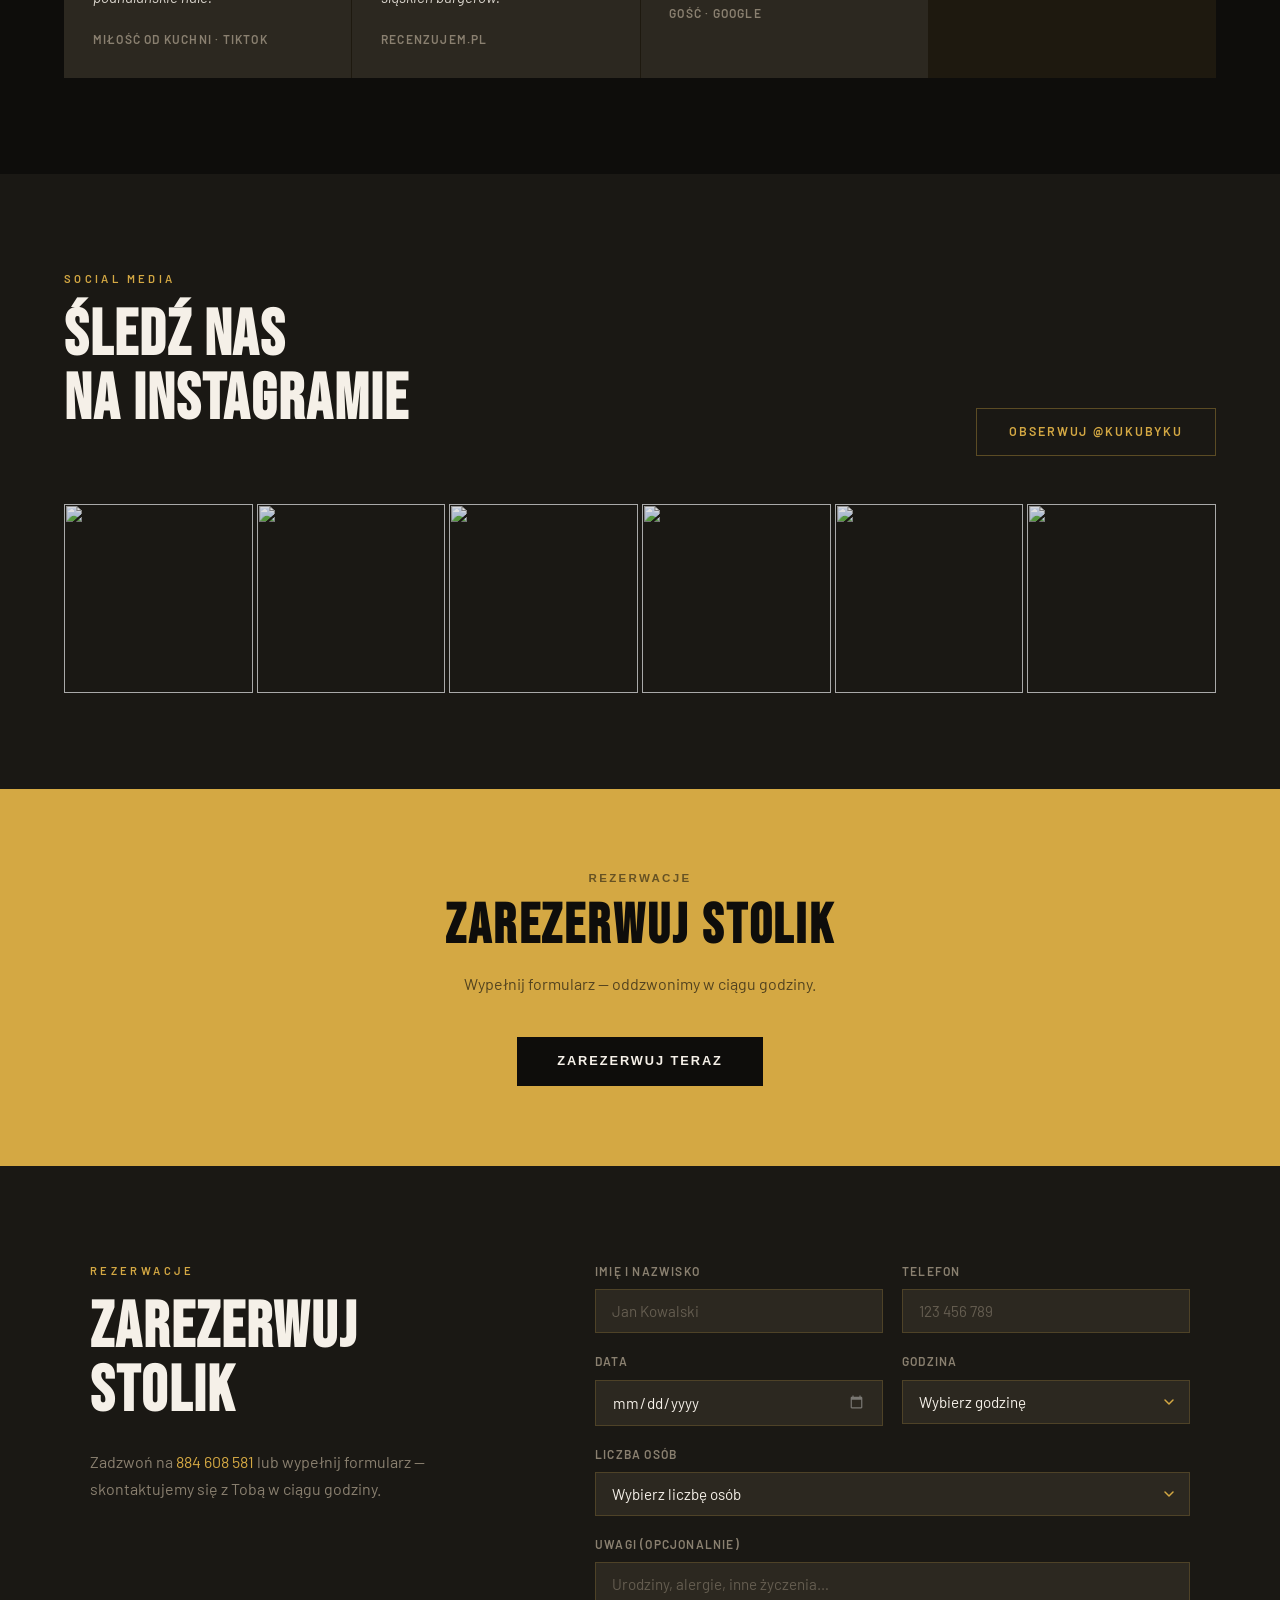
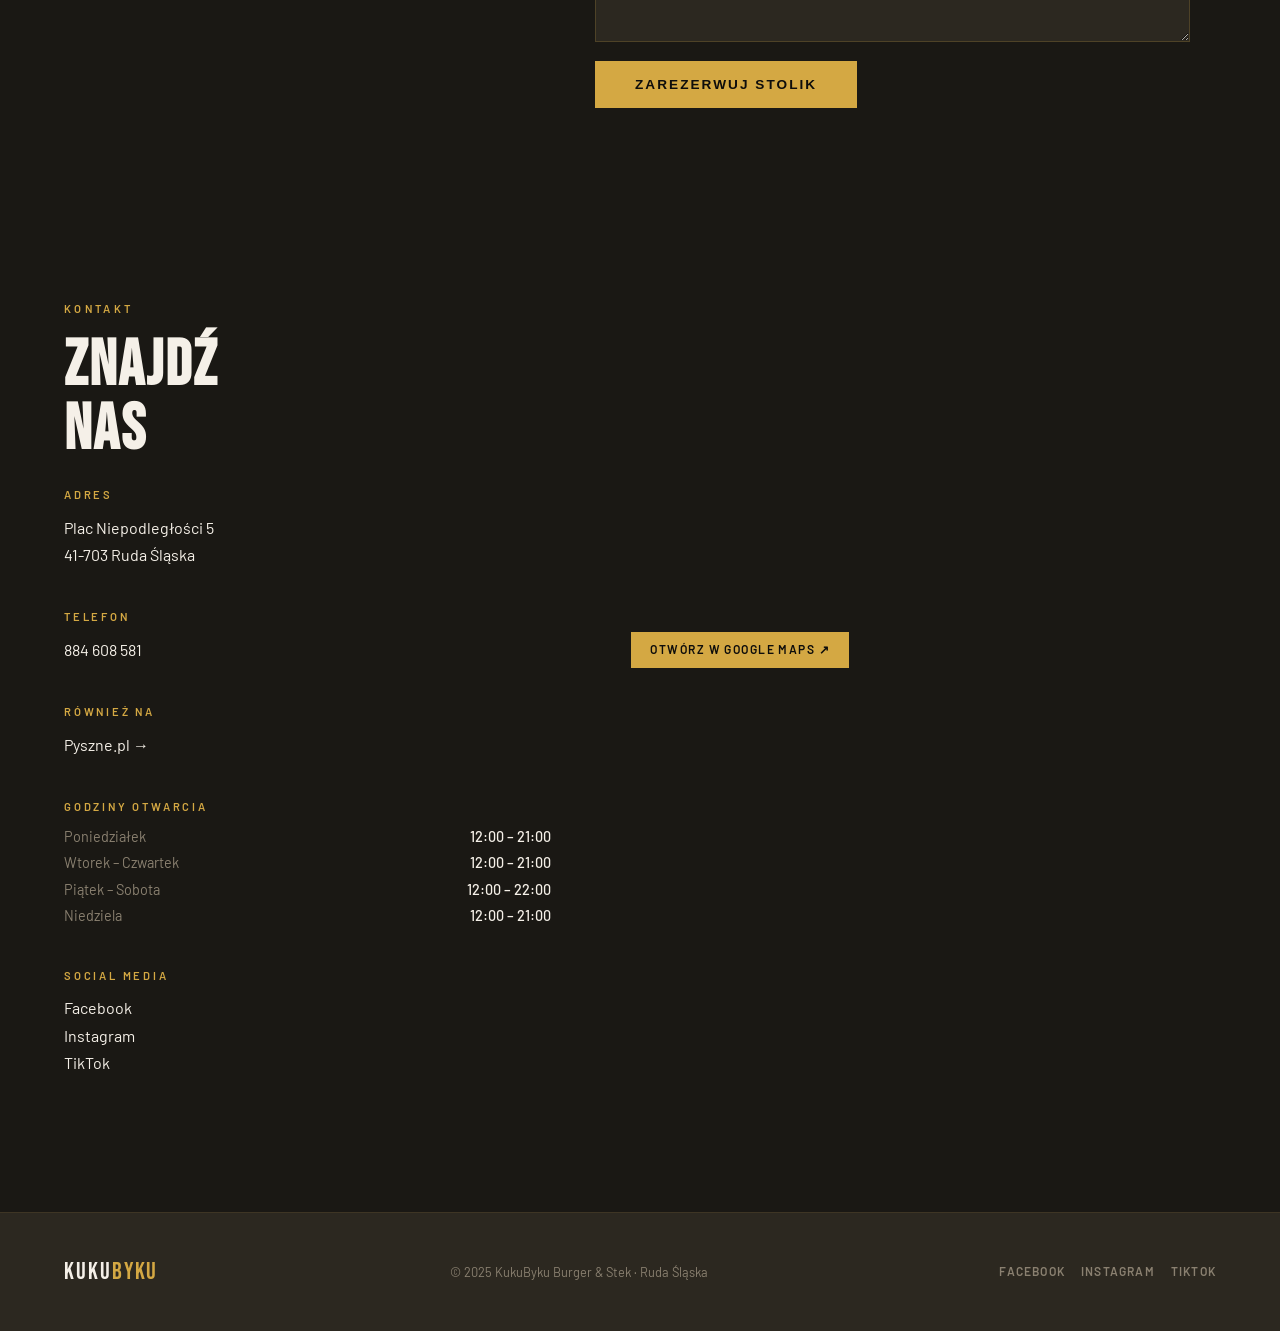
==== commit 36711b29: "update kukubyku promo banner to Pulled Pork daily special Co-Authored-By: Claude Sonnet 4.6 <noreply" ====
--- a/clients/kukubyku/index.html
+++ b/clients/kukubyku/index.html
@@ -137,17 +137,17 @@
 <section class="promo-banner">
   <div class="promo-inner">
     <div class="promo-text">
-      <p class="promo-eyebrow">Burger miesiąca · Maj 2025</p>
-      <h2 class="promo-title">Texas<br>Heat</h2>
-      <p class="promo-desc">200g wołowiny, podwójny jalapeño, sos chipotle, cheddar i chrupiące krążki cebulowe. Dostępny tylko przez maj.</p>
+      <p class="promo-eyebrow">Oferta dnia</p>
+      <h2 class="promo-title">Pulled<br>Pork 😍🔥</h2>
+      <p class="promo-desc">Dziś w ofercie świeżutka szarpana wieprzowina <strong>Pulled Pork</strong>! Zapraszamy również na burgery z wołowiną 🐂❤️ — dziś każdy znajdzie coś dla siebie 😋</p>
       <div class="promo-bottom">
-        <span class="promo-price">44 zł</span>
+        <span class="promo-price">Smażymy do 21:00 💪</span>
         <a href="tel:884608581" class="btn-promo">Zamów teraz</a>
       </div>
     </div>
-    <!-- PLACEHOLDER: replace with images/promo-maj.jpg -->
+    <!-- PLACEHOLDER: replace with images/promo-pulled-pork.jpg -->
     <div class="promo-visual">
-      <img src="https://images.unsplash.com/photo-1568901346375-23c9450c58cd?w=900&q=80" alt="Texas Heat — burger miesiąca">
+      <img src="https://images.unsplash.com/photo-1550547660-d9450f859349?w=900&q=80" alt="Pulled Pork — oferta dnia">
     </div>
   </div>
 </section>
